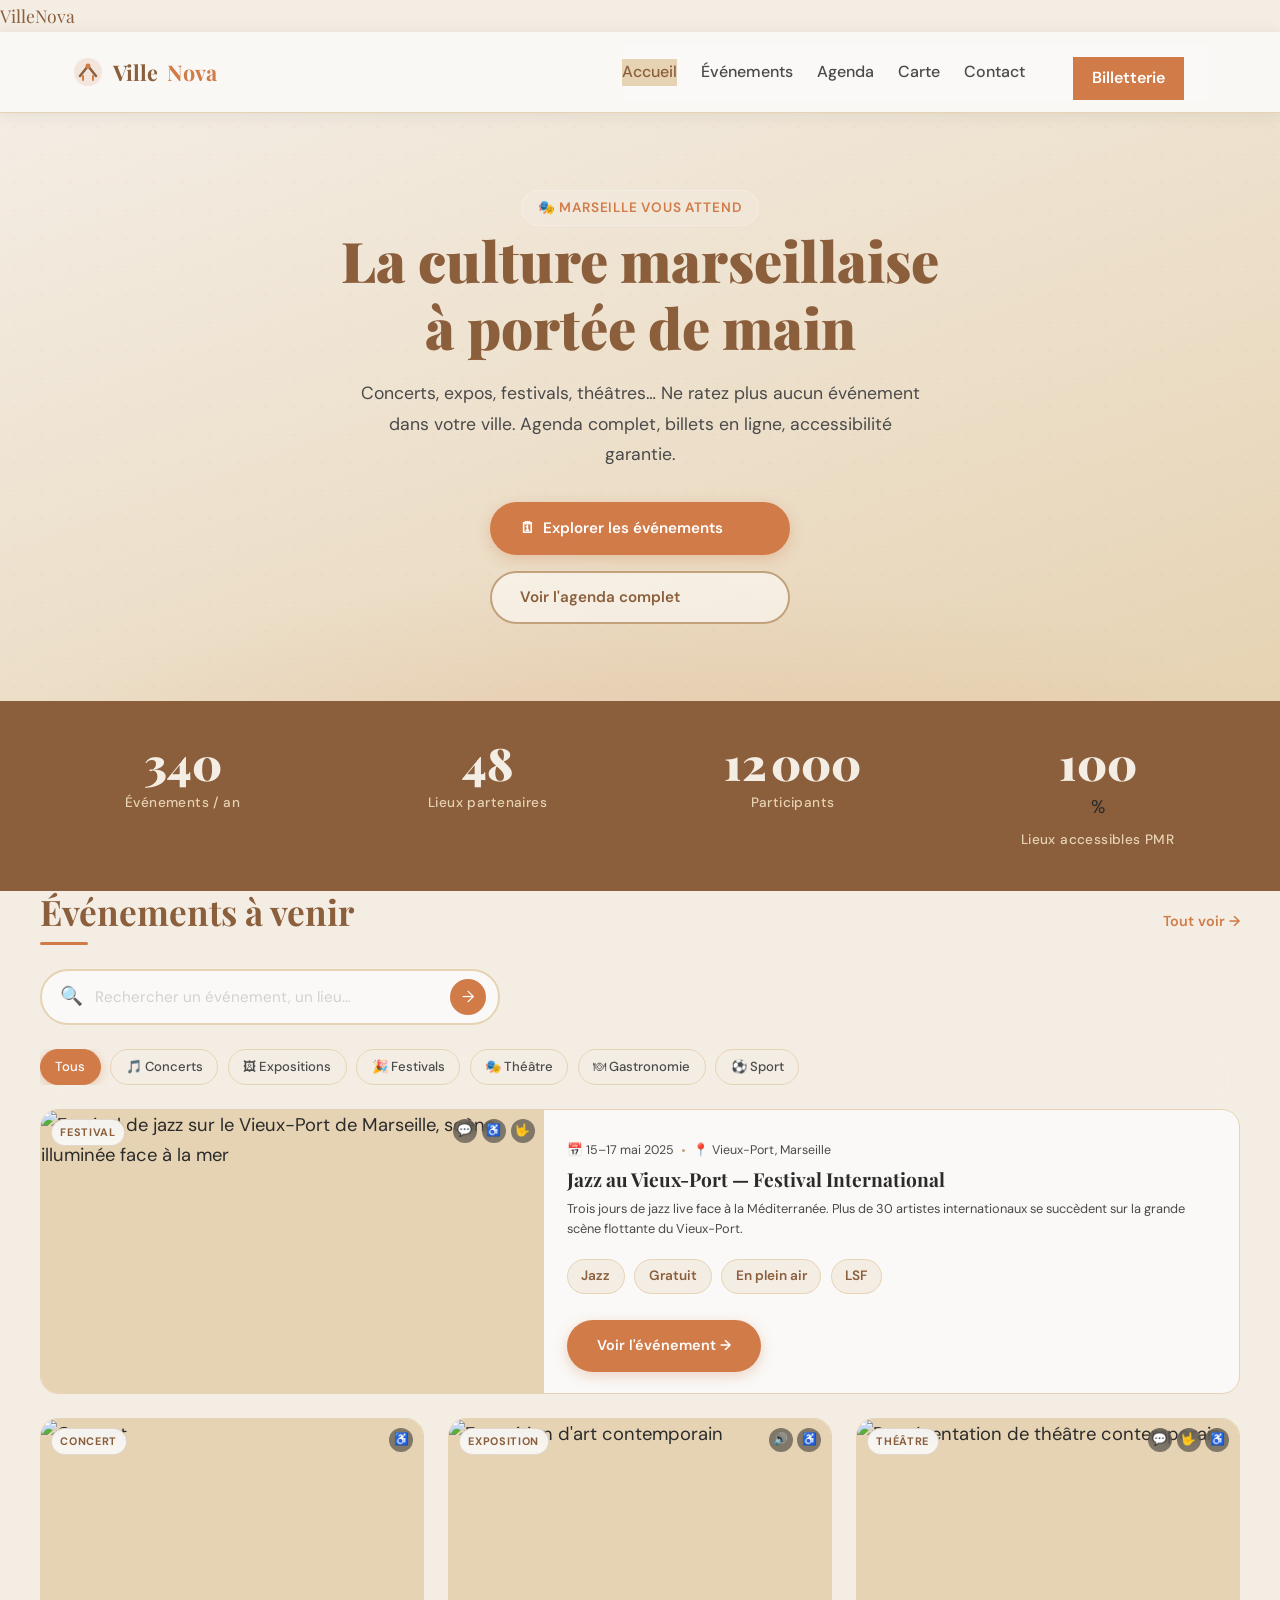
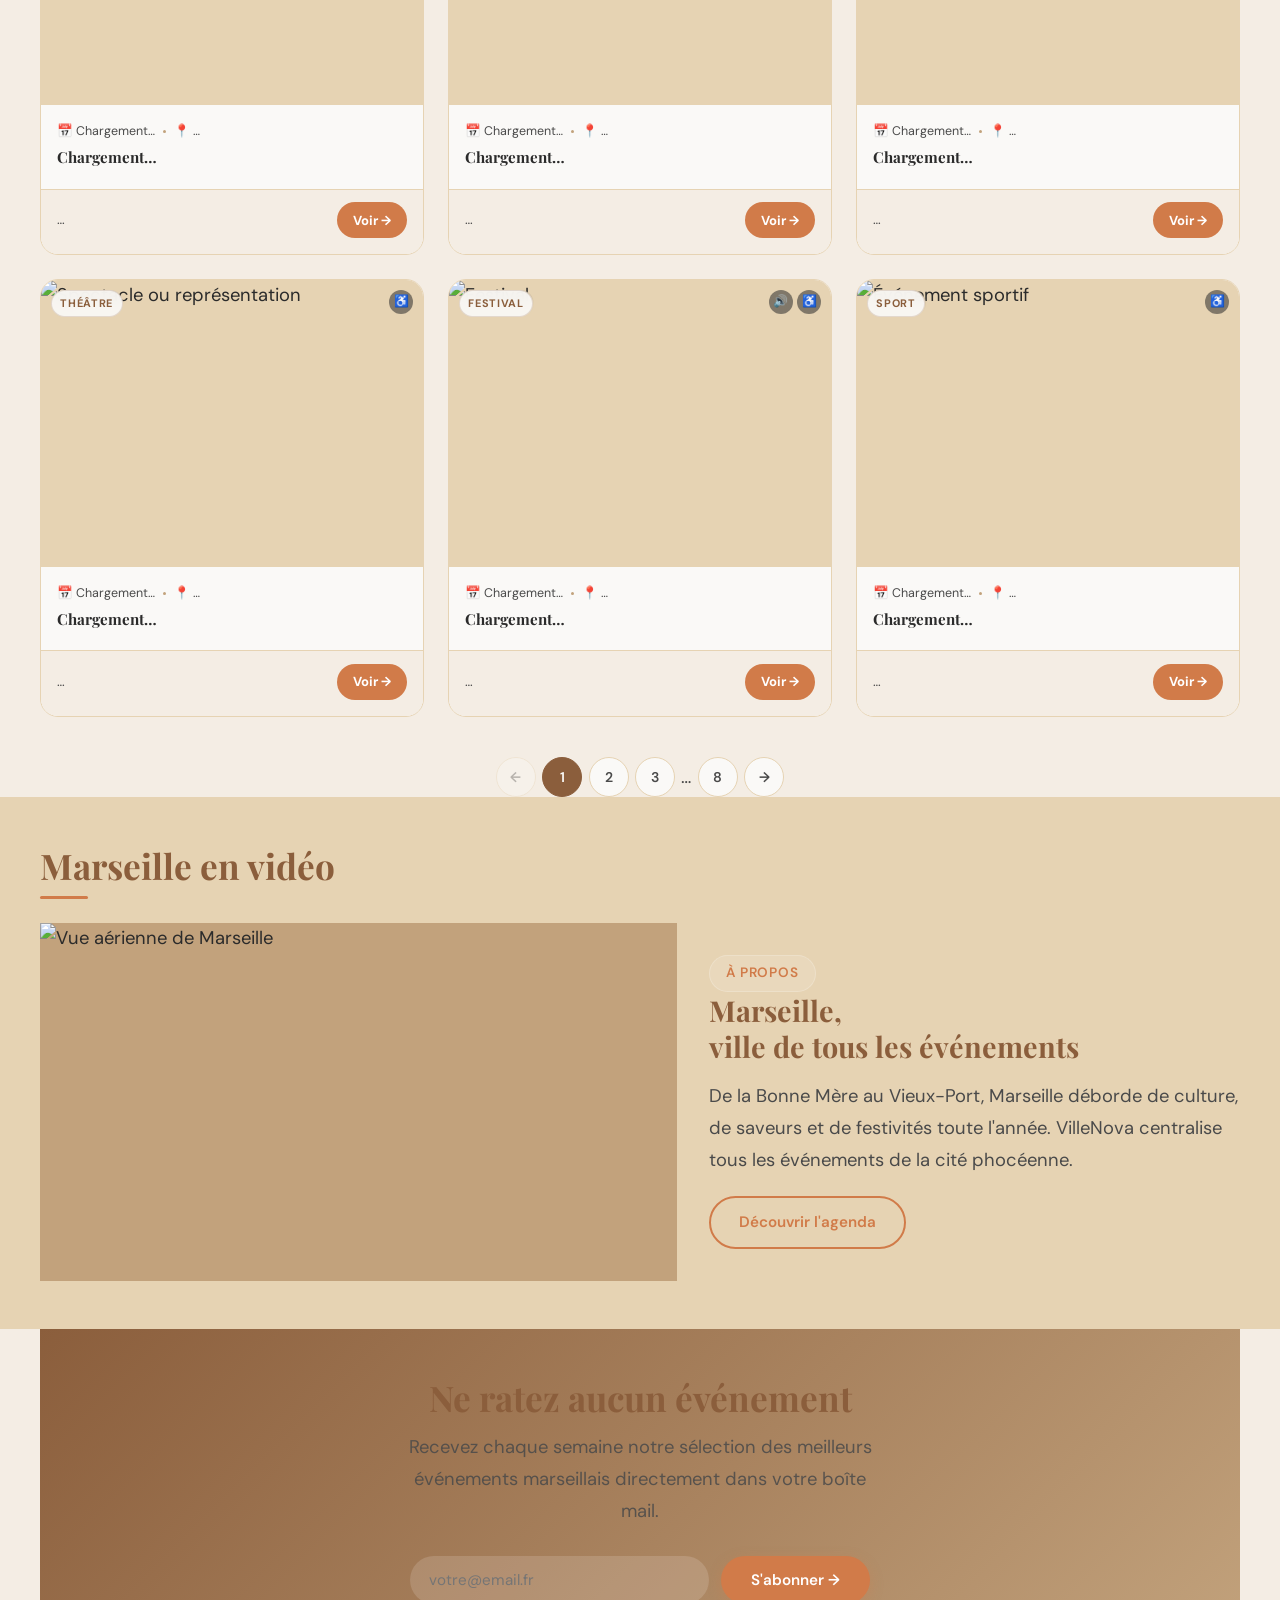
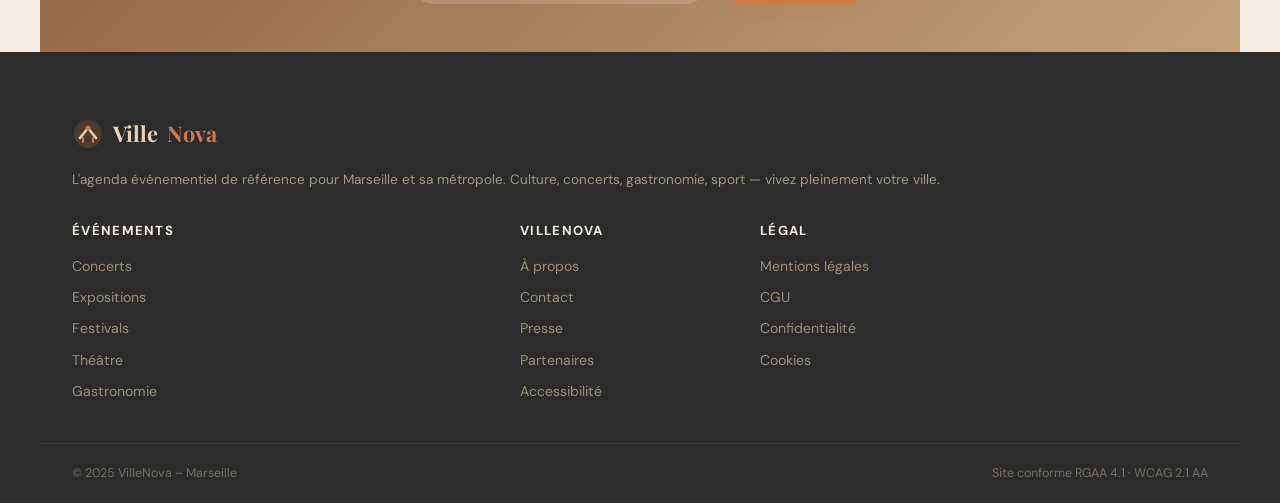
==== html/index.html @ bf34c5a1 "retouche du responsive pour mobile first sans toucher au destock quand je suis sur l'ordinateur +log" ====
<!DOCTYPE html>
<html lang="fr">
<head>
  <meta charset="UTF-8">
  <meta name="viewport" content="width=device-width, initial-scale=1.0">
  <title>VilleNova – Événements à Marseille</title>
  <meta name="description" content="Découvrez tous les événements culturels, concerts, expositions et festivals à Marseille avec VilleNova, votre agenda événementiel marseillais.">
  <meta name="theme-color" content="#D17B49">
  <meta property="og:title" content="VilleNova – Événements à Marseille">
  <meta property="og:description" content="Agenda événementiel marseillais : culture, concerts, expos, gastronomie.">
  <meta property="og:type" content="website">
  <link rel="preconnect" href="https://fonts.googleapis.com">
  <link rel="preconnect" href="https://fonts.gstatic.com" crossorigin>
  <link href="https://fonts.googleapis.com/css2?family=Playfair+Display:wght@400;600;700;900&family=DM+Sans:wght@300;400;500;600&display=swap" rel="stylesheet">
  <link rel="stylesheet" href="/SCSS/main.css">
</head>
<body>

  <!-- Loader -->
  <div id="page-loader" role="status" aria-label="Chargement de la page">
    <div class="loader-ring"></div>
    <span style="font-family:var(--font-titre);color:var(--brun-chaud);font-size:1.1rem;">VilleNova</span>
  </div>

  <a class="skip-link" href="#main-content">Aller au contenu principal</a>

  <!-- ======= HEADER ======= -->
  <header class="site-header" role="banner">
    <div class="nav-inner">
      <a href="index.html" class="logo" aria-label="VilleNova - Accueil">
        <svg viewBox="0 0 32 32" fill="none" xmlns="http://www.w3.org/2000/svg" aria-hidden="true">
          <circle cx="16" cy="16" r="14" fill="#D17B49" opacity=".15"/>
          <path d="M8 20 L16 10 L24 20" stroke="#8B5E3C" stroke-width="2.5" stroke-linecap="round" stroke-linejoin="round"/>
          <path d="M11 20 L11 24 M21 20 L21 24" stroke="#D17B49" stroke-width="2" stroke-linecap="round"/>
          <circle cx="16" cy="10" r="2.5" fill="#D17B49"/>
        </svg>
        Ville<span class="accent">Nova</span>
      </a>
      <nav aria-label="Navigation principale">
        <ul class="nav-links" role="list">
          <li><a href="index.html" aria-current="page">Accueil</a></li>
          <li><a href="/html/evenement-detail.html">Événements</a></li>
          <li><a href="/html/agenda.html">Agenda</a></li>
          <li><a href="/html/carte.html">Carte</a></li>
          <li><a href="/html/contact.html">Contact</a></li>
          <li><a href="/html/billetterie.html" class="nav-cta">Billetterie</a></li>
        </ul>
      </nav>
      <button class="nav-burger" id="nav-burger" aria-expanded="false" aria-controls="nav-links" aria-label="Ouvrir le menu">
        <span></span><span></span><span></span>
      </button>
    </div>
  </header>

  <main id="main-content">

    <!-- ======= HERO ======= -->
    <section class="hero" aria-labelledby="hero-title">
      <div class="hero-content">
        <span class="hero-eyebrow" aria-hidden="true">🎭 Marseille vous attend</span>
        <h1 id="hero-title">La culture marseillaise<br>à portée de main</h1>
        <p>Concerts, expos, festivals, théâtres… Ne ratez plus aucun événement dans votre ville. Agenda complet, billets en ligne, accessibilité garantie.</p>
        <div class="hero-actions">
          <a href="../html/evenement-detail.html" class="btn btn-primary">
            <span aria-hidden="true">🗓</span> Explorer les événements
          </a>
          <a href="../html/agenda.html" class="btn btn-secondary">Voir l'agenda complet</a>
        </div>
      </div>
    </section>

    <!-- ======= STATS ======= -->
    <section class="stats-band" aria-label="Statistiques VilleNova">
      <div class="stats-inner">
        <div class="stat-item animate-in">
          <strong data-count="340">0</strong>
          <span>Événements / an</span>
        </div>
        <div class="stat-item animate-in">
          <strong data-count="48">0</strong>
          <span>Lieux partenaires</span>
        </div>
        <div class="stat-item animate-in">
          <strong data-count="12000">0</strong>
          <span>Participants</span>
        </div>
        <div class="stat-item animate-in">
          <strong data-count="100">0</strong>%
          <span>Lieux accessibles PMR</span>
        </div>
      </div>
    </section>

    <!-- ======= SECTION ÉVÉNEMENTS ======= -->
    <section id="evenements" class="section" aria-labelledby="section-events-title">

      <div class="section-header">
        <h2 class="section-title" id="section-events-title">Événements à venir</h2>
        <a href="pages/agenda.html" class="section-link" aria-label="Voir tous les événements">Tout voir →</a>
      </div>

      <!-- Recherche -->
      <div class="search-bar" role="search" style="margin-bottom:1.5rem;">
        <span aria-hidden="true">🔍</span>
        <input type="search" id="search-input" placeholder="Rechercher un événement, un lieu…"
          aria-label="Rechercher un événement" autocomplete="off">
        <button id="search-btn" aria-label="Lancer la recherche">→</button>
      </div>

      <!-- Filtres -->
      <div class="filters-bar" role="group" aria-label="Filtrer par catégorie"
        style="position:static;background:transparent;border:none;padding:0 0 1.5rem;">
        <div class="filters-inner" style="padding:0;">
          <button class="filter-tag active" data-filter="all"      aria-pressed="true">Tous</button>
          <button class="filter-tag"        data-filter="concert"  aria-pressed="false">🎵 Concerts</button>
          <button class="filter-tag"        data-filter="expo"     aria-pressed="false">🖼 Expositions</button>
          <button class="filter-tag"        data-filter="festival" aria-pressed="false">🎉 Festivals</button>
          <button class="filter-tag"        data-filter="theatre"  aria-pressed="false">🎭 Théâtre</button>
          <button class="filter-tag"        data-filter="gastro"   aria-pressed="false">🍽 Gastronomie</button>
          <button class="filter-tag"        data-filter="sport"    aria-pressed="false">⚽ Sport</button>
        </div>
      </div>

      <!-- ======= GRILLE ÉVÉNEMENTS ======= -->
      <div class="events-grid" id="events-grid" role="list">

        <!-- ── ÉVÉNEMENT VEDETTE (statique, non connecté OA) ── -->
        <article class="event-card event-featured" data-category="festival" role="listitem" aria-labelledby="ev-feat-title">
          <div class="card-img-wrap">
            <img src="https://images.unsplash.com/photo-1533174072545-7a4b6ad7a6c3?w=800&q=80"
                 alt="Festival de jazz sur le Vieux-Port de Marseille, scène illuminée face à la mer"
                 loading="eager" width="800" height="450">
            <span class="card-badge" aria-label="Catégorie : Festival">Festival</span>
            <div class="card-accessibility" aria-label="Accessibilité">
              <span title="Sous-titrage disponible" aria-label="Sous-titrage">💬</span>
              <span title="Accessible PMR" aria-label="Accès fauteuil roulant">♿</span>
              <span title="Langue des signes" aria-label="Langue des signes française">🤟</span>
            </div>
          </div>
          <div class="card-body">
            <div class="card-meta">
              <span>📅 15–17 mai 2025</span>
              <span class="dot" aria-hidden="true"></span>
              <span>📍 Vieux-Port, Marseille</span>
            </div>
            <h3 class="card-title" id="ev-feat-title">Jazz au Vieux-Port — Festival International</h3>
            <p class="card-desc">Trois jours de jazz live face à la Méditerranée. Plus de 30 artistes internationaux se succèdent sur la grande scène flottante du Vieux-Port.</p>
            <div class="detail-tags" style="margin-top:.8rem;">
              <span class="detail-tag">Jazz</span>
              <span class="detail-tag">Gratuit</span>
              <span class="detail-tag">En plein air</span>
              <span class="detail-tag">LSF</span>
            </div>
            <div style="margin-top:1.2rem;">
              <a href="/html/evenement-detail.html" class="btn btn-primary" style="font-size:.9rem;">Voir l'événement →</a>
            </div>
          </div>
        </article>

        <!-- ── CARTE 1 — OpenAgenda ev1 ── -->
        <!--
          Image : conservée statique (Unsplash)
          Texte : titre, desc, date, lieu, prix, badge → injectés par main.js via #ev1-*
        -->
        <article class="event-card" data-category="concert" role="listitem" aria-labelledby="ev1-title">
  <div class="card-img-wrap">
    <picture>
      <source srcset="https://images.unsplash.com/photo-1501386761578-eac5c94b800a?w=600&q=75" media="(max-width:768px)">
      <img id="ev1-img"
           src="https://images.unsplash.com/photo-1501386761578-eac5c94b800a?w=600&q=75"
           alt="Concert"
           loading="lazy" width="600" height="338">
    </picture>
    <span id="ev1-badge" class="card-badge">Concert</span>
    <div class="card-accessibility" aria-label="Accessibilité">
      <span title="Accessible PMR" aria-label="Accès fauteuil roulant">♿</span>
    </div>
  </div>
  <div class="card-body">
    <div class="card-meta">
      <span id="ev1-date">📅 Chargement…</span>
      <span class="dot" aria-hidden="true"></span>
      <span id="ev1-place">📍 …</span>
    </div>
    <h3 class="card-title" id="ev1-title">Chargement…</h3>
    <p class="card-desc" id="ev1-desc"></p>
  </div>
  <div class="card-footer">
    <span class="card-price" id="ev1-prix">…</span>
    <a id="ev1-link" href="/html/evenement-detail.html" class="card-cta">Voir →</a>
  </div>
</article>

        <!-- ── CARTE 2 — OpenAgenda ev2 ── -->
        <article class="event-card" data-category="expo" role="listitem" aria-labelledby="ev2-title">
  <div class="card-img-wrap">
    <img src="https://images.unsplash.com/photo-1541961017774-22349e4a1262?w=600&q=75"
         alt="Exposition d'art contemporain" loading="lazy" width="600" height="338">
    <span id="ev2-badge" class="card-badge">Exposition</span>
    <div class="card-accessibility" aria-label="Accessibilité">
      <span title="Audiodescription disponible">🔊</span>
      <span title="Accessible PMR">♿</span>
    </div>
  </div>
  <div class="card-body">
    <div class="card-meta">
      <span id="ev2-date">📅 Chargement…</span>
      <span class="dot"></span>
      <span id="ev2-place">📍 …</span>
    </div>
    <h3 class="card-title" id="ev2-title">Chargement…</h3>
    <p class="card-desc" id="ev2-desc"></p>
  </div>
  <div class="card-footer">
    <span class="card-price" id="ev2-prix">…</span>
    <a id="ev2-link" href="/html/evenement-detail.html" class="card-cta">Voir →</a>
  </div>
</article>

        <!-- ── CARTE 3 — OpenAgenda ev3 ── -->
        <article class="event-card" data-category="theatre" role="listitem" aria-labelledby="ev3-title">
  <div class="card-img-wrap">
    <img src="https://images.unsplash.com/photo-1507676184212-d03ab07a01bf?w=600&q=75"
         alt="Représentation de théâtre contemporain" loading="lazy" width="600" height="338">
    <span id="ev3-badge" class="card-badge">Théâtre</span>
    <div class="card-accessibility">
      <span title="Sous-titrage">💬</span>
      <span title="Langue des signes">🤟</span>
      <span title="Accessible PMR">♿</span>
    </div>
  </div>
  <div class="card-body">
    <div class="card-meta">
      <span id="ev3-date">📅 Chargement…</span>
      <span class="dot"></span>
      <span id="ev3-place">📍 …</span>
    </div>
    <h3 class="card-title" id="ev3-title">Chargement…</h3>
    <p class="card-desc" id="ev3-desc"></p>
  </div>
  <div class="card-footer">
    <span class="card-price" id="ev3-prix">…</span>
    <a id="ev3-link" href="/html/evenement-detail.html" class="card-cta">Voir →</a>
  </div>
</article>


        <!-- ── CARTE 4 — OpenAgenda ev4 ── -->
        <article class="event-card" data-category="theatre" role="listitem" aria-labelledby="ev4-title">
  <div class="card-img-wrap">
    <img src="https://images.unsplash.com/photo-1414235077428-338989a2e8c0?w=600&q=75"
         alt="Spectacle ou représentation" loading="lazy" width="600" height="338">
    <span id="ev4-badge" class="card-badge">Théâtre</span>
    <div class="card-accessibility">
      <span title="Accessible PMR">♿</span>
    </div>
  </div>
  <div class="card-body">
    <div class="card-meta">
      <span id="ev4-date">📅 Chargement…</span>
      <span class="dot"></span>
      <span id="ev4-place">📍 …</span>
    </div>
    <h3 class="card-title" id="ev4-title">Chargement…</h3>
    <p class="card-desc" id="ev4-desc"></p>
  </div>
  <div class="card-footer">
    <span class="card-price" id="ev4-prix">…</span>
    <a id="ev4-link" href="/html/evenement-detail.html" class="card-cta">Voir →</a>
  </div>
</article>


        <!-- ── CARTE 5 — OpenAgenda ev5 ── -->
        <article class="event-card" data-category="festival" role="listitem" aria-labelledby="ev5-title">
  <div class="card-img-wrap">
    <img id="ev5-img"
         src="https://images.unsplash.com/photo-1524368535928-5b5e00ddc76b?w=600&q=75"
         alt="Festival" loading="lazy" width="600" height="338">
    <span id="ev5-badge" class="card-badge">Festival</span>
    <div class="card-accessibility">
      <span title="Audiodescription">🔊</span>
      <span title="Accessible PMR">♿</span>
    </div>
  </div>
  <div class="card-body">
    <div class="card-meta">
      <span id="ev5-date">📅 Chargement…</span>
      <span class="dot"></span>
      <span id="ev5-place">📍 …</span>
    </div>
    <h3 class="card-title" id="ev5-title">Chargement…</h3>
    <p class="card-desc" id="ev5-desc"></p>
  </div>
  <div class="card-footer">
    <span class="card-price" id="ev5-prix">…</span>
    <a id="ev5-link" href="/html/evenement-detail.html" class="card-cta">Voir →</a>
  </div>
</article>

        <!-- ── CARTE 6 — OpenAgenda ev6 ── -->
        <article class="event-card" data-category="sport" role="listitem" aria-labelledby="ev6-title">
  <div class="card-img-wrap">
    <img src="https://images.unsplash.com/photo-1530549387789-4c1017266635?w=600&q=75"
         alt="Événement sportif" loading="lazy" width="600" height="338">
    <span id="ev6-badge" class="card-badge">Sport</span>
    <div class="card-accessibility">
      <span title="Accessible PMR">♿</span>
    </div>
  </div>
  <div class="card-body">
    <div class="card-meta">
      <span id="ev6-date">📅 Chargement…</span>
      <span class="dot"></span>
      <span id="ev6-place">📍 …</span>
    </div>
    <h3 class="card-title" id="ev6-title">Chargement…</h3>
    <p class="card-desc" id="ev6-desc"></p>
  </div>
  <div class="card-footer">
    <span class="card-price" id="ev6-prix">…</span>
    <a id="ev6-link" href="/html/evenement-detail.html" class="card-cta">Voir →</a>
  </div>
</article>

      </div><!-- /events-grid -->

      <!-- Pagination -->
      <nav class="pagination" aria-label="Pagination des événements" style="margin-top:2.5rem;">
        <button class="page-btn" aria-label="Page précédente" disabled>←</button>
        <button class="page-btn active" aria-current="page" aria-label="Page 1">1</button>
        <button class="page-btn" aria-label="Page 2">2</button>
        <button class="page-btn" aria-label="Page 3">3</button>
        <span style="display:flex;align-items:center;color:var(--gris-fonce);">…</span>
        <button class="page-btn" aria-label="Page 8">8</button>
        <button class="page-btn" aria-label="Page suivante">→</button>
      </nav>

    </section>

    <!-- ======= SECTION VIDÉO ======= -->
    <section class="section animate-in" aria-labelledby="video-section-title"
      style="background:var(--sable-moyen);max-width:100%;padding:3rem 1.5rem;">
      <div style="max-width:1200px;margin:0 auto;">
        <div class="section-header">
          <h2 class="section-title" id="video-section-title">Marseille en vidéo</h2>
        </div>
        <div style="display:grid;grid-template-columns:1.2fr 1fr;gap:2rem;align-items:center;">
          <div class="media-item has-video"
            style="border-radius:var(--radius-lg);aspect-ratio:16/9;overflow:hidden;background:var(--sable-fonce);"
            data-video-trigger tabindex="0" role="button" aria-label="Lire la vidéo de présentation de Marseille">
            <img src="https://images.unsplash.com/photo-1555993539-1732b0258235?w=800&q=75"
                 alt="Vue aérienne de Marseille" loading="lazy" width="800" height="450">
          </div>
          <div>
            <p class="hero-eyebrow" style="text-align:left;">À propos</p>
            <h3 style="font-family:var(--font-titre);font-size:1.8rem;color:var(--brun-chaud);margin-bottom:1rem;line-height:1.25;">
              Marseille,<br>ville de tous les événements
            </h3>
            <p style="color:var(--gris-fonce);line-height:1.75;margin-bottom:1.2rem;">
              De la Bonne Mère au Vieux-Port, Marseille déborde de culture, de saveurs et de festivités toute l'année.
              VilleNova centralise tous les événements de la cité phocéenne.
            </p>
            <a href="pages/agenda.html" class="btn btn-outline">Découvrir l'agenda</a>
          </div>
        </div>
      </div>
    </section>

    <!-- Modal vidéo -->
    <div id="video-modal" class="video-modal" role="dialog" aria-modal="true" aria-label="Vidéo de Marseille" aria-hidden="true">
      <button class="video-modal-close" aria-label="Fermer la vidéo">✕</button>
      <video controls preload="none" aria-label="Présentation vidéo de Marseille" width="900">
        <source src="../assets/marseille-promo.mp4" type="video/mp4">
        <track kind="captions" src="../assets/captions-fr.vtt" srclang="fr" label="Français" default>
        Votre navigateur ne supporte pas la lecture vidéo.
      </video>
    </div>

    <!-- ======= NEWSLETTER ======= -->
    <section class="section animate-in" aria-labelledby="newsletter-title">
      <div style="background:linear-gradient(135deg,var(--brun-chaud),var(--sable-fonce));border-radius:var(--radius-lg);padding:3rem 2.5rem;text-align:center;color:var(--blanc-casse);">
        <h2 id="newsletter-title" style="font-family:var(--font-titre);font-size:clamp(1.5rem,3vw,2.2rem);margin-bottom:.75rem;">Ne ratez aucun événement</h2>
        <p style="opacity:.85;max-width:480px;margin:0 auto 1.8rem;">Recevez chaque semaine notre sélection des meilleurs événements marseillais directement dans votre boîte mail.</p>
        <form style="display:flex;gap:.75rem;max-width:460px;margin:0 auto;flex-wrap:wrap;justify-content:center;"
          aria-label="Formulaire d'inscription newsletter" id="newsletter-form">
          <label for="newsletter-email" class="sr-only">Votre adresse email</label>
          <input type="email" id="newsletter-email" name="email" placeholder="votre@email.fr" required
            style="flex:1;min-width:220px;padding:.75rem 1.2rem;border-radius:50px;border:none;font-family:var(--font-corps);font-size:.95rem;background:rgba(250,249,247,.15);color:#fff;outline:none;"
            aria-label="Votre adresse email">
          <button type="submit" class="btn btn-primary" style="white-space:nowrap;">S'abonner →</button>
        </form>
      </div>
    </section>

  </main>

  <!-- ======= FOOTER ======= -->
  <footer class="site-footer" role="contentinfo">
    <div class="footer-inner">
      <div class="footer-brand">
        <a href="index.html" class="logo" aria-label="VilleNova - Accueil">
          <svg viewBox="0 0 32 32" fill="none" width="24" aria-hidden="true">
            <circle cx="16" cy="16" r="14" fill="#D17B49" opacity=".2"/>
            <path d="M8 20 L16 10 L24 20" stroke="#E6D3B3" stroke-width="2.5" stroke-linecap="round" stroke-linejoin="round"/>
            <path d="M11 20 L11 24 M21 20 L21 24" stroke="#D17B49" stroke-width="2" stroke-linecap="round"/>
            <circle cx="16" cy="10" r="2.5" fill="#D17B49"/>
          </svg>
          Ville<span class="accent">Nova</span>
        </a>
        <p>L'agenda événementiel de référence pour Marseille et sa métropole. Culture, concerts, gastronomie, sport — vivez pleinement votre ville.</p>
      </div>
      <div class="footer-col">
        <h3>Événements</h3>
        <a href="#">Concerts</a><a href="#">Expositions</a><a href="#">Festivals</a><a href="#">Théâtre</a><a href="#">Gastronomie</a>
      </div>
      <div class="footer-col">
        <h3>VilleNova</h3>
        <a href="#">À propos</a><a href="pages/contact.html">Contact</a><a href="#">Presse</a><a href="#">Partenaires</a><a href="#">Accessibilité</a>
      </div>
      <div class="footer-col">
        <h3>Légal</h3>
        <a href="#">Mentions légales</a><a href="#">CGU</a><a href="#">Confidentialité</a><a href="#">Cookies</a>
      </div>
    </div>
    <div class="footer-bottom">
      <span>© 2025 VilleNova – Marseille</span>
      <span>Site conforme RGAA 4.1 · WCAG 2.1 AA</span>
    </div>
  </footer>

  <div class="toast-container" aria-live="polite" aria-atomic="true" role="status"></div>

  <script src="../js/main.js"></script>
  
</body>
</html>
---- SCSS/main.css ----
@charset "UTF-8";
:root {
  /* Couleurs principales */
  --sable-clair: #F4EDE4;
  --sable-moyen: #E6D3B3;
  --sable-fonce: #C2A27C;
  --terracotta: #D17B49;
  --brun-chaud: #8B5E3C;
  /* Neutres */
  --blanc-casse: #FAF9F7;
  --gris-clair: #D1D1D1;
  --gris-fonce: #4A4A4A;
  --noir-doux: #2B2B2B;
  /* Statuts */
  --ok: #2a7d4f;
  --warn: #b45309;
  --low: #be123c;
  /* Typographie */
  --font-titre: 'Playfair Display', Georgia, serif;
  --font-corps: 'DM Sans', 'Helvetica Neue', sans-serif;
  /* Layout */
  --header-h: 64px;
  --container-max: 1200px;
  --section-pad: clamp(2.5rem, 5vw, 4.5rem) clamp(1rem, 4vw, 2rem);
  --gap-cards: 1.5rem;
  /* Rayons */
  --r-sm: 8px;
  --r-md: 12px;
  --r-lg: 18px;
  --r-pill: 50px;
  /* Ombres */
  --shadow-card: 0 4px 24px rgba(43,43,43,.09);
  --shadow-hover: 0 10px 40px rgba(43,43,43,.16);
  --shadow-header: 0 2px 16px rgba(43,43,43,.08);
  --shadow-drawer: 0 0 60px rgba(43,43,43,.22);
  /* Transitions */
  --dur: .25s;
  --ease: cubic-bezier(.4,0,.2,1);
  /* Animations */
  --anim-duration: 600ms;
  --anim-easing: cubic-bezier(0.22, 1, 0.36, 1);
  --anim-stagger: 80ms;
}

*, *::before, *::after {
  box-sizing: border-box;
  margin: 0;
  padding: 0;
}

html {
  scroll-behavior: smooth;
  font-size: 16px;
  -webkit-text-size-adjust: 100%;
}

img, video {
  max-width: 100%;
  display: block;
}

ul, ol {
  list-style: none;
}

a {
  text-decoration: none;
  color: inherit;
}

button {
  cursor: pointer;
  border: none;
  background: none;
  font-family: inherit;
}

body {
  font-family: var(--font-corps);
  font-size: 1rem;
  font-weight: 400;
  line-height: 1.65;
  color: var(--noir-doux);
  background-color: var(--sable-clair);
  -webkit-font-smoothing: antialiased;
  min-height: 100vh;
}

h1, h2, h3, h4 {
  font-family: var(--font-titre);
  line-height: 1.2;
  color: var(--brun-chaud);
}

h1 {
  font-size: clamp(2rem, 5vw, 3.5rem);
  font-weight: 900;
}

h2 {
  font-size: clamp(1.5rem, 3vw, 2.2rem);
  font-weight: 700;
}

h3 {
  font-size: clamp(1rem, 2vw, 1.3rem);
  font-weight: 700;
}

p {
  color: var(--gris-fonce);
  line-height: 1.75;
}

.skip-link {
  position: absolute;
  top: -100%;
  left: 1rem;
  background: var(--terracotta);
  color: #fff;
  padding: 0.6rem 1.2rem;
  border-radius: var(--r-pill);
  font-weight: 600;
  font-size: 0.9rem;
  z-index: 9999;
  transition: top var(--dur) var(--ease);
}
.skip-link:focus {
  top: 1rem;
  outline: 3px solid var(--brun-chaud);
  outline-offset: 2px;
}

:focus-visible {
  outline: 3px solid var(--terracotta);
  outline-offset: 3px;
  border-radius: 3px;
}

.sr-only {
  position: absolute;
  width: 1px;
  height: 1px;
  overflow: hidden;
  clip: rect(0 0 0 0);
  white-space: nowrap;
}

@media (prefers-reduced-motion: reduce) {
  *, *::before, *::after {
    animation-duration: 0.01ms !important;
    animation-iteration-count: 1 !important;
    transition-duration: 0.01ms !important;
    scroll-behavior: auto !important;
  }
}
@keyframes fadeUp {
  from {
    opacity: 0;
    transform: translateY(24px);
  }
  to {
    opacity: 1;
    transform: translateY(0);
  }
}
@keyframes spin {
  to {
    transform: rotate(360deg);
  }
}
@keyframes pulse {
  0%, 100% {
    opacity: 1;
  }
  50% {
    opacity: 0.5;
  }
}
.animate-in {
  opacity: 0;
  transform: translateY(28px);
  transition: opacity 0.55s ease, transform 0.55s ease;
}
.animate-in.visible {
  opacity: 1;
  transform: translateY(0);
}

.dot {
  width: 3px;
  height: 3px;
  border-radius: 50%;
  background: var(--sable-fonce);
}

.site-header {
  position: sticky;
  top: 0;
  z-index: 500;
  background: rgba(250, 249, 247, 0.92);
  backdrop-filter: blur(10px);
  border-bottom: 1px solid var(--sable-moyen);
  box-shadow: var(--shadow-header);
  height: var(--header-h);
}

.nav-inner {
  max-width: var(--container-max);
  margin: 0 auto;
  padding: 0 clamp(1rem, 3vw, 2rem);
  height: 100%;
  display: flex;
  align-items: center;
  justify-content: space-between;
  gap: 1.5rem;
}

/* ── Logo ── */
.logo {
  display: flex;
  align-items: center;
  gap: 0.55rem;
  font-family: var(--font-titre);
  font-size: 1.35rem;
  font-weight: 700;
  color: var(--brun-chaud);
  white-space: nowrap;
  flex-shrink: 0;
}
.logo svg {
  width: 32px;
  height: 32px;
  flex-shrink: 0;
}
.logo .accent {
  color: var(--terracotta);
}

/* ── Nav links ── */
.nav-links {
  display: flex;
  align-items: center;
  gap: 0.25rem;
}
.nav-links a {
  font-size: 0.9rem;
  font-weight: 500;
  color: var(--gris-fonce);
  padding: 0.45rem 0.75rem;
  border-radius: var(--radius-pill);
  transition: color var(--dur) var(--ease), background var(--dur) var(--ease);
}
.nav-links a:hover, .nav-links a[aria-current=page] {
  color: var(--brun-chaud);
  background: var(--sable-moyen);
}
.nav-links .nav-cta {
  background: var(--terracotta);
  color: #fff;
  padding: 0.5rem 1.2rem;
  border-radius: var(--radius-pill);
  font-weight: 600;
  transition: background var(--dur) var(--ease), transform var(--dur) var(--ease);
}
.nav-links .nav-cta:hover {
  background: var(--brun-chaud);
  transform: translateY(-1px);
  color: #fff;
}

/* ── Burger — caché par défaut (desktop), affiché via _responsive.scss ── */
.nav-burger {
  display: none;
  flex-direction: column;
  gap: 5px;
  padding: 0.4rem;
  border-radius: var(--radius-sm);
  transition: background var(--dur) var(--ease);
  cursor: pointer;
  border: none;
  background: transparent;
}
.nav-burger:hover {
  background: var(--sable-moyen);
}
.nav-burger span {
  display: block;
  width: 22px;
  height: 2px;
  background: var(--brun-chaud);
  border-radius: 2px;
  transition: transform var(--dur) var(--ease), opacity var(--dur) var(--ease);
}
.nav-burger {
  /* Animation croix quand ouvert */
}
.nav-burger[aria-expanded=true] span:nth-child(1) {
  transform: translateY(7px) rotate(45deg);
}
.nav-burger[aria-expanded=true] span:nth-child(2) {
  opacity: 0;
  transform: scaleX(0);
}
.nav-burger[aria-expanded=true] span:nth-child(3) {
  transform: translateY(-7px) rotate(-45deg);
}

/* =========================================
   FOOTER — MOBILE FIRST
   ========================================= */
.site-footer {
  background: var(--noir-doux);
  color: var(--sable-moyen);
  margin-top: 0;
}

.footer-inner {
  max-width: var(--container-max);
  margin: 0 auto;
  padding: clamp(2rem, 5vw, 4rem) clamp(1rem, 4vw, 2rem) 2rem;
  display: grid;
  grid-template-columns: 1fr; /* MOBILE = 1 colonne */
  gap: 2.5rem;
}

/* Branding */
.footer-brand .logo {
  color: var(--sable-moyen);
  margin-bottom: 1rem;
}
.footer-brand .logo .accent {
  color: var(--terracotta);
}

.footer-brand p {
  font-size: 0.85rem;
  line-height: 1.7;
  color: rgba(230, 211, 179, 0.65);
}

/* Colonnes */
.footer-col h3 {
  font-family: var(--font-corps);
  font-size: 0.82rem;
  font-weight: 700;
  letter-spacing: 0.1em;
  text-transform: uppercase;
  color: var(--sable-clair);
  margin-bottom: 1rem;
}

.footer-col a {
  display: block;
  font-size: 0.88rem;
  color: rgba(230, 211, 179, 0.6);
  margin-bottom: 0.5rem;
  transition: color var(--dur) var(--ease);
}
.footer-col a:hover {
  color: var(--sable-moyen);
}

/* Bas de footer */
.footer-bottom {
  max-width: var(--container-max);
  margin: 0 auto;
  padding: 1.2rem clamp(1rem, 4vw, 2rem);
  border-top: 1px solid rgba(255, 255, 255, 0.07);
  display: flex;
  align-items: center;
  justify-content: space-between;
  gap: 1rem;
  flex-wrap: wrap;
  font-size: 0.78rem;
  color: rgba(230, 211, 179, 0.4);
}

.section {
  max-width: var(--container-max);
  margin: 0 auto;
  padding: var(--section-padding);
}

.section-header {
  display: flex;
  align-items: baseline;
  justify-content: space-between;
  gap: 1rem;
  margin-bottom: 1.5rem;
  flex-wrap: wrap;
}

.section-title {
  position: relative;
}
.section-title::after {
  content: "";
  display: block;
  width: 48px;
  height: 3px;
  background: var(--terracotta);
  border-radius: 2px;
  margin-top: 0.5rem;
}

.section-link {
  font-size: 0.9rem;
  font-weight: 600;
  color: var(--terracotta);
  transition: color var(--dur) var(--ease), gap var(--dur) var(--ease);
  white-space: nowrap;
}
.section-link:hover {
  color: var(--brun-chaud);
  gap: 0.5rem;
}

.events-grid {
  display: grid;
  grid-template-columns: repeat(3, 1fr);
  gap: var(--gap-cards);
}

.events-billet-grid {
  display: grid;
  grid-template-columns: repeat(3, 1fr);
  gap: var(--gap-cards);
  align-items: start;
}

.btn {
  display: inline-flex;
  align-items: center;
  gap: 0.5rem;
  padding: 0.75rem 1.75rem;
  border-radius: var(--r-pill);
  font-family: var(--font-corps);
  font-size: 0.95rem;
  font-weight: 600;
  min-height: 48px;
  border: 2px solid transparent;
  cursor: pointer;
  transition: background var(--dur) var(--ease), color var(--dur) var(--ease), border-color var(--dur) var(--ease), transform var(--dur) var(--ease), box-shadow var(--dur) var(--ease);
}
.btn:active {
  transform: translateY(1px);
}

.btn-primary {
  background: var(--terracotta);
  color: #fff;
  box-shadow: 0 4px 14px rgba(209, 123, 73, 0.3);
}
.btn-primary:hover {
  background: var(--brun-chaud);
  box-shadow: 0 6px 20px rgba(139, 94, 60, 0.35);
  transform: translateY(-2px);
}

.btn-secondary {
  background: rgba(255, 255, 255, 0.55);
  color: var(--brun-chaud);
  border-color: var(--sable-fonce);
}
.btn-secondary:hover {
  background: var(--blanc-casse);
  border-color: var(--brun-chaud);
}

.btn-outline {
  background: transparent;
  color: var(--terracotta);
  border-color: var(--terracotta);
}
.btn-outline:hover {
  background: var(--terracotta);
  color: #fff;
}

.btn-ghost {
  background: var(--sable-moyen);
  color: var(--brun-chaud);
}
.btn-ghost:hover {
  background: var(--sable-fonce);
  color: var(--blanc-casse);
}

.search-bar {
  display: flex;
  align-items: center;
  gap: 0.75rem;
  background: var(--blanc-casse);
  border: 2px solid var(--sable-moyen);
  border-radius: var(--r-pill);
  padding: 0.5rem 0.75rem 0.5rem 1.1rem;
  max-width: 460px;
  transition: border-color var(--dur) var(--ease), box-shadow var(--dur) var(--ease);
}
.search-bar:focus-within {
  border-color: var(--terracotta);
  box-shadow: 0 0 0 4px rgba(209, 123, 73, 0.12);
}
.search-bar input {
  flex: 1;
  border: none;
  background: transparent;
  font-family: var(--font-corps);
  font-size: 0.95rem;
  color: var(--noir-doux);
  outline: none;
}
.search-bar input::-moz-placeholder {
  color: var(--gris-clair);
}
.search-bar input::placeholder {
  color: var(--gris-clair);
}
.search-bar button {
  width: 36px;
  height: 36px;
  border-radius: 50%;
  background: var(--terracotta);
  color: #fff;
  font-size: 1rem;
  display: flex;
  align-items: center;
  justify-content: center;
}
.search-bar button:hover {
  background: var(--brun-chaud);
}

.filters-bar,
.filters-band {
  position: sticky;
  top: var(--header-h);
  z-index: 100;
  background: rgba(244, 237, 228, 0.9);
  backdrop-filter: blur(8px);
  border-bottom: 1px solid var(--sable-moyen);
  padding: 0.75rem clamp(1rem, 4vw, 2rem);
}

.filters-inner {
  max-width: var(--container-max);
  margin: 0 auto;
  display: flex;
  gap: 0.6rem;
  flex-wrap: wrap;
  align-items: center;
}

.filter-tag,
.filter-chip {
  display: inline-flex;
  align-items: center;
  gap: 0.3rem;
  padding: 0.4rem 0.95rem;
  border-radius: var(--r-pill);
  font-size: 0.85rem;
  font-weight: 500;
  color: var(--gris-fonce);
  background: var(--blanc-casse);
  border: 1.5px solid var(--gris-clair);
  min-height: 36px;
  cursor: pointer;
  transition: all var(--dur) var(--ease);
}
.filter-tag:hover,
.filter-chip:hover {
  border-color: var(--sable-fonce);
  color: var(--brun-chaud);
  background: var(--sable-clair);
}
.filter-tag.active, .filter-tag[aria-pressed=true],
.filter-chip.active,
.filter-chip[aria-pressed=true] {
  background: var(--brun-chaud);
  color: var(--blanc-casse);
  border-color: var(--brun-chaud);
}

.card-badge {
  position: absolute;
  top: 0.75rem;
  left: 0.75rem;
  background: rgba(250, 249, 247, 0.92);
  color: var(--brun-chaud);
  font-size: 0.72rem;
  font-weight: 700;
  letter-spacing: 0.06em;
  text-transform: uppercase;
  padding: 0.25rem 0.65rem;
  border-radius: var(--r-pill);
  backdrop-filter: blur(6px);
  border: 1px solid rgba(139, 94, 60, 0.2);
}

.card-accessibility {
  position: absolute;
  top: 0.75rem;
  right: 0.75rem;
  display: flex;
  gap: 0.3rem;
}
.card-accessibility span {
  width: 28px;
  height: 28px;
  border-radius: 50%;
  background: rgba(43, 43, 43, 0.55);
  backdrop-filter: blur(4px);
  display: flex;
  align-items: center;
  justify-content: center;
  font-size: 0.85rem;
}
.card-accessibility span:hover {
  background: var(--brun-chaud);
}

.card-meta {
  display: flex;
  align-items: center;
  gap: 0.5rem;
  font-size: 0.78rem;
  color: var(--gris-fonce);
  flex-wrap: wrap;
}

.card-title {
  font-family: var(--font-titre);
  font-size: 1rem;
  font-weight: 700;
  color: var(--noir-doux);
  line-height: 1.3;
}

.card-desc {
  font-size: 0.85rem;
  color: var(--gris-fonce);
  line-height: 1.6;
  display: -webkit-box;
  -webkit-line-clamp: 3;
  -webkit-box-orient: vertical;
  overflow: hidden;
}

.card-footer {
  display: flex;
  align-items: center;
  justify-content: space-between;
  padding: 0.75rem 1.1rem;
  border-top: 1px solid var(--sable-moyen);
  background: var(--sable-clair);
}

.card-price {
  font-size: 0.85rem;
  color: var(--gris-fonce);
}
.card-price strong {
  color: var(--brun-chaud);
}
.card-price .free {
  color: #2a7d4f;
  font-weight: 700;
}

.card-cta {
  display: inline-flex;
  align-items: center;
  padding: 0.4rem 1rem;
  border-radius: var(--r-pill);
  background: var(--terracotta);
  color: #fff;
  font-size: 0.82rem;
  font-weight: 700;
  min-height: 36px;
  transition: background var(--dur) var(--ease);
}
.card-cta:hover {
  background: var(--brun-chaud);
  transform: translateX(2px);
}

.cards-grid {
  display: grid;
  grid-template-columns: repeat(3, 1fr);
  gap: var(--gap-cards);
}

.event-card {
  background: var(--blanc-casse);
  border: 1px solid var(--sable-moyen);
  border-radius: var(--r-lg);
  overflow: hidden;
  display: flex;
  flex-direction: column;
  transition: transform var(--dur) var(--ease), box-shadow var(--dur) var(--ease), border-color var(--dur) var(--ease);
  box-shadow: var(--shadow-card);
}
.event-card:hover {
  transform: translateY(-4px);
  box-shadow: var(--shadow-hover);
  border-color: var(--sable-fonce);
}
.event-card:hover .card-img-wrap img {
  transform: scale(1.04);
}

.card-img-wrap {
  position: relative;
  overflow: hidden;
  aspect-ratio: 16/9;
  background: var(--sable-moyen);
}
.card-img-wrap img {
  width: 100%;
  height: 100%;
  -o-object-fit: cover;
     object-fit: cover;
  transition: transform 0.45s ease;
}

.card-body {
  padding: 1rem 1.1rem;
  flex: 1;
  display: flex;
  flex-direction: column;
  gap: 0.4rem;
}

.events-grid {
  display: grid;
  grid-template-columns: repeat(3, 1fr);
  gap: var(--gap-cards);
}

.event-featured {
  grid-column: 1/-1;
  display: grid;
  grid-template-columns: 1.6fr 1fr;
}
.event-featured .card-img-wrap {
  aspect-ratio: unset;
  min-height: 260px;
}
.event-featured .card-body {
  padding: 1.6rem 1.8rem;
  justify-content: center;
}
.event-featured .card-title {
  font-size: 1.2rem;
}
.event-featured .card-desc {
  -webkit-line-clamp: 4;
}

.billet-card {
  background: var(--blanc-casse);
  border: 1px solid var(--sable-moyen);
  border-radius: var(--r-lg);
  overflow: hidden;
  display: flex;
  flex-direction: column;
  box-shadow: var(--shadow-card);
  transition: transform var(--dur) var(--ease), box-shadow var(--dur) var(--ease), border-color var(--dur) var(--ease);
}
.billet-card:hover {
  transform: translateY(-5px);
  box-shadow: var(--shadow-hover);
  border-color: var(--sable-fonce);
}

.billet-card-img {
  position: relative;
  overflow: hidden;
  aspect-ratio: 16/9;
  background: var(--sable-moyen);
}
.billet-card-img img {
  width: 100%;
  height: 100%;
  -o-object-fit: cover;
     object-fit: cover;
  transition: transform 0.5s ease;
}

.billet-card:hover .billet-card-img img {
  transform: scale(1.05);
}

.events-billet-grid {
  display: grid;
  grid-template-columns: repeat(3, 1fr);
  gap: var(--gap-cards);
}

.billet-featured {
  grid-column: 1/-1;
  display: grid;
  grid-template-columns: 1.5fr 1fr;
}
.billet-featured .billet-card-img {
  aspect-ratio: unset;
  min-height: 260px;
}
.billet-featured .billet-card-body {
  padding: 1.6rem 1.8rem;
  justify-content: center;
}
.billet-featured .card-title {
  font-size: 1.2rem;
}
.billet-featured .card-desc {
  -webkit-line-clamp: 4;
}

.ticket-line {
  display: flex;
  justify-content: space-between;
  align-items: center;
  padding: 0.8rem 0;
  border-bottom: 1px solid var(--sable-moyen);
}
.ticket-line:last-child {
  border-bottom: none;
}

.ticket-info {
  display: flex;
  flex-direction: column;
  gap: 0.15rem;
}
.ticket-info strong {
  font-size: 0.95rem;
  color: var(--brun-chaud);
}
.ticket-info .ticket-price {
  font-size: 0.85rem;
  color: var(--gris-fonce);
}

/* --- TON CONTENEUR RÉEL --- */
.qty-control {
  display: flex;
  align-items: center;
  gap: 0.5rem; /* espace entre - / nombre / + */
}

/* --- Boutons – et + --- */
.qty-btn {
  width: 28px;
  height: 28px;
  display: flex;
  align-items: center;
  justify-content: center;
  border-radius: var(--r-pill);
  border: 1px solid var(--sable-moyen);
  background: var(--sable-clair);
  color: var(--brun-chaud);
  font-size: 1.1rem;
  font-weight: 700;
  cursor: pointer;
  transition: all var(--dur) var(--ease);
}
.qty-btn:hover {
  background: var(--sable-moyen);
  border-color: var(--sable-fonce);
  transform: translateY(-2px);
}

/* --- Le nombre au centre --- */
.qty-val {
  min-width: 22px;
  text-align: center;
  font-size: 0.95rem;
  font-weight: 600;
  color: var(--brun-chaud);
  display: inline-block; /* IMPORTANT pour l’alignement */
}

.hero {
  min-height: clamp(360px, 55vh, 560px);
  display: flex;
  align-items: center;
  justify-content: center;
  text-align: center;
  padding: clamp(2.5rem, 6vw, 5rem) clamp(1rem, 4vw, 2rem);
  background: radial-gradient(ellipse 80% 60% at 50% 120%, rgba(209, 123, 73, 0.18) 0%, transparent 70%), linear-gradient(160deg, var(--sable-clair) 0%, var(--sable-moyen) 100%);
  position: relative;
  overflow: hidden;
}
.hero::before {
  content: "";
  position: absolute;
  inset: 0;
  background-image: radial-gradient(circle, rgba(209, 123, 73, 0.07) 1px, transparent 1px);
  background-size: 28px 28px;
  pointer-events: none;
}

.hero-content {
  position: relative;
  max-width: 720px;
  animation: fadeUp 0.7s ease both;
}

.hero-eyebrow {
  display: inline-block;
  font-size: 0.85rem;
  font-weight: 600;
  letter-spacing: 0.1em;
  text-transform: uppercase;
  color: var(--terracotta);
  background: rgba(209, 123, 73, 0.1);
  padding: 0.35rem 0.9rem;
  border-radius: var(--radius-pill);
  margin-bottom: 1.2rem;
}

.hero h1 {
  margin-bottom: 1.1rem;
  color: var(--brun-chaud);
}

.hero p {
  font-size: clamp(0.95rem, 1.5vw, 1.1rem);
  max-width: 560px;
  margin: 0 auto 2rem;
  color: var(--gris-fonce);
}

.hero-actions {
  display: flex;
  gap: 1rem;
  justify-content: center;
  flex-wrap: wrap;
}

.hero-billet {
  position: relative;
  display: grid;
  grid-template-columns: 1fr auto;
  align-items: center;
  gap: 3rem;
  padding: clamp(3rem, 6vw, 5rem) clamp(1.5rem, 4vw, 3rem);
  background: var(--sable-clair);
}

.newsletter-section {
  background: linear-gradient(135deg, var(--brun-chaud), var(--sable-fonce));
  border-radius: var(--r-lg);
  padding: clamp(2rem, 4vw, 3.5rem) clamp(1.5rem, 3vw, 2.5rem);
  text-align: center;
  color: var(--blanc-casse);
}
.newsletter-section h2 {
  color: var(--blanc-casse);
}
.newsletter-section p {
  color: rgba(250, 249, 247, 0.8);
  max-width: 480px;
  margin: 0 auto 1.8rem;
}

.newsletter-form {
  display: flex;
  gap: 0.75rem;
  max-width: 460px;
  margin: 0 auto;
  flex-wrap: wrap;
  justify-content: center;
}
.newsletter-form input[type=email] {
  flex: 1;
  min-width: 220px;
  padding: 0.75rem 1.2rem;
  border-radius: var(--r-pill);
  border: 2px solid rgba(250, 249, 247, 0.25);
  background: rgba(250, 249, 247, 0.15);
  color: var(--blanc-casse);
  font-size: 0.95rem;
  outline: none;
}
.newsletter-form input[type=email]::-moz-placeholder {
  color: rgba(250, 249, 247, 0.5);
}
.newsletter-form input[type=email]::placeholder {
  color: rgba(250, 249, 247, 0.5);
}
.newsletter-form input[type=email]:focus {
  border-color: rgba(250, 249, 247, 0.7);
}

.video-modal {
  position: fixed;
  inset: 0;
  background: rgba(43, 43, 43, 0.9);
  display: flex;
  align-items: center;
  justify-content: center;
  z-index: 800;
  padding: 1.5rem;
  opacity: 0;
  visibility: hidden;
  transition: opacity 0.3s ease, visibility 0.3s ease;
}
.video-modal.open, .video-modal:not([aria-hidden=true]) {
  opacity: 1;
  visibility: visible;
}
.video-modal video {
  max-width: min(900px, 100%);
  max-height: 80vh;
  border-radius: var(--r-md);
  outline: none;
}

.video-modal-close {
  position: absolute;
  top: 1.2rem;
  right: 1.2rem;
  width: 40px;
  height: 40px;
  border-radius: 50%;
  background: rgba(255, 255, 255, 0.2);
  color: #fff;
  font-size: 1.1rem;
  display: flex;
  align-items: center;
  justify-content: center;
  transition: background var(--dur) var(--ease);
  z-index: 810;
}
.video-modal-close:hover {
  background: rgba(255, 255, 255, 0.35);
}

.toast-container {
  position: fixed;
  bottom: 1.5rem;
  right: 1.5rem;
  z-index: 700;
  display: flex;
  flex-direction: column;
  gap: 0.6rem;
  pointer-events: none;
}

.toast {
  display: flex;
  align-items: center;
  gap: 0.75rem;
  padding: 0.85rem 1.2rem;
  border-radius: var(--r-md);
  background: var(--noir-doux);
  color: var(--blanc-casse);
  font-size: 0.88rem;
  font-weight: 500;
  box-shadow: 0 8px 24px rgba(0, 0, 0, 0.3);
  max-width: 320px;
  pointer-events: auto;
  animation: toastIn 0.35s cubic-bezier(0.34, 1.56, 0.64, 1) both;
}
.toast.success {
  border-left: 4px solid #4caf82;
}
.toast.info {
  border-left: 4px solid var(--terracotta);
}
.toast.error {
  border-left: 4px solid #e57373;
}

@keyframes toastIn {
  from {
    opacity: 0;
    transform: translateX(40px) scale(0.9);
  }
  to {
    opacity: 1;
    transform: translateX(0) scale(1);
  }
}
@keyframes toastOut {
  from {
    opacity: 1;
    transform: translateX(0) scale(1);
  }
  to {
    opacity: 0;
    transform: translateX(40px) scale(0.9);
  }
}
.cart-overlay {
  position: fixed;
  inset: 0;
  background: rgba(43, 43, 43, 0.4);
  z-index: 600;
  opacity: 0;
  visibility: hidden;
  transition: opacity 0.35s ease, visibility 0.35s ease;
  backdrop-filter: blur(2px);
}
.cart-overlay.open {
  opacity: 1;
  visibility: visible;
}

.cart-drawer {
  position: fixed;
  top: 0;
  right: 0;
  bottom: 0;
  width: min(420px, 100vw);
  background: var(--blanc-casse);
  z-index: 700;
  display: flex;
  flex-direction: column;
  transform: translateX(100%);
  transition: transform 0.4s var(--anim-easing);
  box-shadow: var(--shadow-drawer);
}
.cart-drawer.open {
  transform: translateX(0);
}

.cart-header {
  display: flex;
  align-items: center;
  justify-content: space-between;
  padding: 1.2rem 1.4rem;
  border-bottom: 1px solid var(--sable-moyen);
}

.cart-title {
  font-family: var(--font-titre);
  font-size: 1.2rem;
  color: var(--brun-chaud);
  display: flex;
  align-items: center;
  gap: 0.55rem;
}

.cart-close {
  width: 36px;
  height: 36px;
  border-radius: 50%;
  background: var(--sable-clair);
  color: var(--gris-fonce);
  font-size: 1rem;
  display: flex;
  align-items: center;
  justify-content: center;
  transition: background var(--dur) var(--ease);
}
.cart-close:hover {
  background: var(--sable-moyen);
  color: var(--brun-chaud);
}

.cart-items {
  flex: 1;
  overflow-y: auto;
  padding: 1rem 1.4rem;
  scrollbar-width: thin;
  scrollbar-color: var(--sable-fonce) var(--sable-clair);
}

.cart-item {
  display: flex;
  align-items: flex-start;
  gap: 0.75rem;
  padding: 0.85rem 0;
  border-bottom: 1px solid var(--sable-moyen);
  animation: slideIn 0.3s var(--anim-easing) both;
}
.cart-item:last-child {
  border-bottom: none;
}

@keyframes slideIn {
  from {
    opacity: 0;
    transform: translateX(20px);
  }
  to {
    opacity: 1;
    transform: translateX(0);
  }
}
.cart-footer {
  border-top: 2px solid var(--sable-moyen);
  padding: 1.2rem 1.4rem;
  background: var(--blanc-casse);
}

.confirm-modal {
  position: fixed;
  inset: 0;
  background: rgba(43, 43, 43, 0.65);
  display: flex;
  align-items: center;
  justify-content: center;
  z-index: 900;
  opacity: 0;
  visibility: hidden;
  transition: opacity 0.3s ease, visibility 0.3s ease;
}
.confirm-modal.open {
  opacity: 1;
  visibility: visible;
}

.confirm-box {
  background: var(--blanc-casse);
  padding: 2rem;
  border-radius: var(--r-lg);
  max-width: 420px;
  width: 90%;
  box-shadow: var(--shadow-hover);
  animation: fadeUp 0.4s ease both;
}
.confirm-box h3 {
  font-family: var(--font-titre);
  font-size: 1.3rem;
  margin-bottom: 1rem;
  color: var(--brun-chaud);
}
.confirm-box p {
  font-size: 0.95rem;
  color: var(--gris-fonce);
  margin-bottom: 1.5rem;
}
.confirm-box .confirm-actions {
  display: flex;
  justify-content: flex-end;
  gap: 0.75rem;
}

.stats-band {
  background: var(--brun-chaud);
  padding: 2.5rem clamp(1rem, 4vw, 2rem);
}

.stats-inner {
  max-width: var(--container-max);
  margin: 0 auto;
  display: grid;
  grid-template-columns: repeat(4, 1fr);
  gap: 1.5rem;
  text-align: center;
}

.stat-item {
  display: flex;
  flex-direction: column;
  align-items: center;
  gap: 0.4rem;
}
.stat-item strong {
  font-family: var(--font-titre);
  font-size: clamp(2rem, 4vw, 2.8rem);
  font-weight: 900;
  color: var(--sable-clair);
  line-height: 1;
}
.stat-item span {
  font-size: 0.85rem;
  font-weight: 500;
  color: var(--sable-moyen);
  letter-spacing: 0.03em;
}

.pagination {
  display: flex;
  align-items: center;
  justify-content: center;
  gap: 0.4rem;
  flex-wrap: wrap;
}

.page-btn {
  width: 40px;
  height: 40px;
  border-radius: 50%;
  font-family: var(--font-corps);
  font-size: 0.88rem;
  font-weight: 600;
  color: var(--gris-fonce);
  background: var(--blanc-casse);
  border: 1.5px solid var(--sable-moyen);
  display: flex;
  align-items: center;
  justify-content: center;
  transition: all var(--dur) var(--ease);
  min-height: 40px;
}
.page-btn:hover:not(:disabled) {
  background: var(--sable-moyen);
  border-color: var(--sable-fonce);
  color: var(--brun-chaud);
}
.page-btn.active, .page-btn[aria-current=page] {
  background: var(--brun-chaud);
  border-color: var(--brun-chaud);
  color: var(--blanc-casse);
}
.page-btn:disabled {
  opacity: 0.35;
  cursor: not-allowed;
}

.detail-hero {
  position: relative;
  width: 100%;
  height: clamp(260px, 45vw, 420px);
  overflow: hidden;
  border-bottom: 1px solid var(--sable-moyen);
}
.detail-hero img {
  width: 100%;
  height: 100%;
  -o-object-fit: cover;
     object-fit: cover;
}

.detail-hero-overlay {
  position: absolute;
  inset: 0;
  background: linear-gradient(to bottom, rgba(0, 0, 0, 0.1), rgba(0, 0, 0, 0.55));
  display: flex;
  align-items: flex-end;
  padding: 2rem clamp(1rem, 4vw, 3rem);
}

.detail-hero-text {
  color: #fff;
  max-width: 700px;
}
.detail-hero-text .detail-breadcrumb {
  font-size: 0.9rem;
  font-weight: 600;
  opacity: 0.9;
  margin-bottom: 0.6rem;
}
.detail-hero-text h1 {
  font-family: var(--font-titre);
  font-size: clamp(1.8rem, 4vw, 3rem);
  font-weight: 800;
  line-height: 1.2;
}

.detail-layout {
  max-width: var(--container-max);
  margin: 0 auto;
  padding: var(--section-pad);
  display: grid;
  grid-template-columns: 1fr; /* MOBILE = 1 colonne */
  gap: 2.5rem;
}

.detail-body,
.detail-content {
  display: flex;
  flex-direction: column;
  gap: 2rem;
}

.detail-sidebar {
  position: static;
  width: 100%;
  display: flex;
  flex-direction: column;
  gap: 2rem;
}

.detail-tags {
  display: flex;
  flex-wrap: wrap;
  gap: 0.6rem;
}

.detail-tag {
  display: inline-flex;
  align-items: center;
  gap: 0.35rem;
  font-size: 0.85rem;
  font-weight: 600;
  color: var(--brun-chaud);
  background: var(--sable-clair);
  padding: 0.35rem 0.85rem;
  border-radius: var(--r-pill);
  border: 1px solid var(--sable-moyen);
  transition: background var(--dur) var(--ease), border-color var(--dur) var(--ease), transform var(--dur) var(--ease);
}
.detail-tag:hover {
  background: var(--sable-moyen);
  border-color: var(--sable-fonce);
  transform: translateY(-2px);
}

.detail-body h2 {
  font-family: var(--font-titre);
  font-size: 1.35rem;
  font-weight: 700;
  color: var(--brun-chaud);
  margin-bottom: 0.6rem;
  position: relative;
}
.detail-body h2::after {
  content: "";
  display: block;
  width: 48px;
  height: 3px;
  background: var(--terracotta);
  border-radius: 2px;
  margin-top: 0.45rem;
}

.detail-body p {
  font-size: 0.95rem;
  color: var(--gris-fonce);
  line-height: 1.75;
}

.detail-body ul {
  display: flex;
  flex-direction: column;
  gap: 0.8rem;
  padding-left: 0;
}

.detail-body li {
  font-size: 0.9rem;
  color: var(--gris-fonce);
  line-height: 1.6;
  padding-left: 1rem;
  position: relative;
}
.detail-body li::before {
  content: "•";
  position: absolute;
  left: 0;
  top: 0;
  color: var(--terracotta);
  font-weight: 700;
}

.media-section {
  margin-top: 1rem;
}

.media-grid {
  display: grid;
  grid-template-columns: 1.4fr 1fr 1fr;
  gap: 1rem;
}

.media-item {
  border-radius: var(--r-md);
  overflow: hidden;
  cursor: pointer;
  transition: transform var(--dur) var(--ease);
}
.media-item:hover {
  transform: translateY(-3px);
}
.media-item img {
  width: 100%;
  height: 100%;
  -o-object-fit: cover;
     object-fit: cover;
}

.media-main {
  grid-row: span 2;
}

.map-placeholder {
  background: var(--sable-clair);
  border: 1px solid var(--sable-moyen);
  border-radius: var(--r-md);
  padding: 1.5rem;
  display: flex;
  flex-direction: column;
  gap: 0.4rem;
  text-align: center;
}

.info-card {
  background: var(--blanc-casse);
  border: 1px solid var(--sable-moyen);
  border-radius: var(--r-lg);
  overflow: hidden;
  box-shadow: var(--shadow-card);
}

.info-card-header {
  padding: 1.2rem 1.4rem;
  background: var(--sable-clair);
  border-bottom: 1px solid var(--sable-moyen);
}
.info-card-header .price-label {
  font-size: 0.85rem;
  color: var(--gris-fonce);
}
.info-card-header .price {
  font-size: 1.4rem;
  font-weight: 700;
  color: var(--brun-chaud);
}

.info-card-body {
  padding: 1.2rem 1.4rem;
  display: flex;
  flex-direction: column;
  gap: 1rem;
}

.info-row {
  display: flex;
  gap: 0.8rem;
  align-items: flex-start;
}
.info-row .info-icon {
  font-size: 1.3rem;
  color: var(--terracotta);
}
.info-row .info-label {
  font-size: 0.82rem;
  font-weight: 600;
  color: var(--brun-chaud);
}

.reserve-btn {
  background: var(--terracotta);
  color: #fff;
  padding: 0.6rem 1rem;
  border-radius: var(--r-pill);
  border: none;
  font-weight: 700;
  cursor: pointer;
  transition: background var(--dur) var(--ease);
}
.reserve-btn:hover {
  background: var(--brun-chaud);
}

.badges-row {
  display: flex;
  gap: 0.4rem;
  flex-wrap: wrap;
}

.badge-item {
  background: var(--sable-clair);
  padding: 0.3rem 0.6rem;
  border-radius: var(--r-pill);
  font-size: 0.8rem;
  border: 1px solid var(--sable-moyen);
}

.access-grid {
  display: grid;
  grid-template-columns: 1fr 1fr;
  gap: 1rem;
  margin-top: 1rem;
}

.access-item {
  display: flex;
  gap: 0.75rem;
  align-items: flex-start;
  background: var(--sable-clair);
  border: 1px solid var(--sable-moyen);
  border-radius: var(--r-md);
  padding: 1rem;
  transition: background var(--dur) var(--ease), border-color var(--dur) var(--ease), transform var(--dur) var(--ease);
}
.access-item:hover {
  background: var(--sable-moyen);
  border-color: var(--sable-fonce);
  transform: translateY(-2px);
}
.access-item .access-icon {
  font-size: 1.5rem;
  flex-shrink: 0;
}
.access-item strong {
  display: block;
  color: var(--brun-chaud);
  font-size: 0.9rem;
  margin-bottom: 0.2rem;
}
.access-item p {
  font-size: 0.82rem;
  color: var(--gris-fonce);
  line-height: 1.55;
  margin: 0;
}

.weather-widget {
  background: linear-gradient(135deg, #4a90d9 0%, #2e6db4 100%);
  border-radius: var(--r-lg);
  padding: 1.2rem 1.4rem;
  color: #fff;
  margin-top: 1rem;
  box-shadow: var(--shadow-card);
}

.weather-header {
  display: flex;
  gap: 0.75rem;
  align-items: center;
  margin-bottom: 1rem;
  font-size: 0.95rem;
  font-weight: 600;
}

.weather-days {
  display: flex;
  justify-content: space-between;
}

.weather-day {
  display: flex;
  flex-direction: column;
  align-items: center;
  gap: 0.3rem;
  font-size: 0.88rem;
}
.weather-day span:first-child {
  opacity: 0.8;
  font-size: 0.78rem;
}
.weather-day span:last-child {
  font-weight: 700;
}

.similar-grid {
  display: grid;
  grid-template-columns: 1fr 1fr;
  gap: 1.2rem;
}

/* ============================================================
   PAGE AGENDA — VilleNova
   ============================================================ */
/* ── HERO ─────────────────────────────────────────────────── */
.agenda-hero {
  position: relative;
  background: linear-gradient(135deg, var(--brun-chaud) 0%, #6B4428 50%, #4E2E18 100%);
  color: #fff;
  padding: var(--gap-2xl) var(--gap-lg) calc(var(--gap-xl) + 40px);
  overflow: hidden;
  text-align: center;
}

.agenda-hero::before {
  content: "";
  position: absolute;
  inset: 0;
  background-image: url("data:image/svg+xml,%3Csvg viewBox='0 0 200 200' ...");
  opacity: 0.04;
}

.agenda-hero::after {
  content: "";
  position: absolute;
  top: -80px;
  right: -80px;
  width: 380px;
  height: 380px;
  border-radius: 50%;
  background: radial-gradient(circle, rgba(209, 123, 73, 0.25) 0%, transparent 70%);
}

.agenda-hero-inner {
  position: relative;
  z-index: 1;
  max-width: 680px;
  margin: 0 auto;
  animation: heroReveal 0.8s var(--ease-out) both;
}

@keyframes heroReveal {
  from {
    opacity: 0;
    transform: translateY(28px);
  }
  to {
    opacity: 1;
    transform: translateY(0);
  }
}
.hero-eyebrow {
  display: inline-block;
  background: rgba(255, 255, 255, 0.12);
  border: 1px solid rgba(255, 255, 255, 0.2);
  border-radius: var(--r-pill);
  padding: 0.35rem 1rem;
  font-size: 0.85rem;
  font-weight: 600;
  letter-spacing: 0.06em;
  margin-bottom: var(--gap-md);
}

.agenda-hero h1 {
  font-size: clamp(2rem, 5vw, 3.5rem);
  font-weight: 900;
  color: var(--sable-clair);
  margin-bottom: var(--gap-md);
}

.agenda-hero p {
  font-size: clamp(1rem, 2vw, 1.15rem);
  color: rgba(244, 237, 228, 0.75);
  line-height: 1.65;
}

/* ── WAVE ─────────────────────────────────────────────────── */
.agenda-hero-wave {
  position: absolute;
  bottom: -1px;
  left: 0;
  right: 0;
  height: 60px;
  pointer-events: none;
}

/* ── CONTROLS BAR ─────────────────────────────────────────── */
.agenda-controls {
  background: var(--blanc-casse);
  border-bottom: 1px solid var(--sable-moyen);
  position: sticky;
  top: var(--header-h);
  z-index: 100;
  box-shadow: var(--shadow-xs);
  opacity: 0;
  transform: translateY(-8px);
  transition: opacity var(--t-slow), transform var(--t-slow);
}

.agenda-controls.is-revealed {
  opacity: 1;
  transform: none;
}

.controls-inner {
  max-width: var(--container-max);
  margin: 0 auto;
  padding: var(--gap-md) var(--gap-lg);
  display: flex;
  align-items: center;
  gap: var(--gap-md);
  flex-wrap: wrap;
}

/* Navigation mensuelle */
.month-nav {
  display: flex;
  align-items: center;
  gap: var(--gap-sm);
}

.month-btn {
  width: 36px;
  height: 36px;
  border-radius: var(--r-pill);
  background: var(--sable-moyen);
  color: var(--brun-chaud);
  font-size: 1rem;
  font-weight: 700;
  display: flex;
  align-items: center;
  justify-content: center;
  transition: background var(--t-fast), transform var(--t-fast);
}

.month-btn:hover {
  background: var(--terracotta);
  color: #fff;
  transform: scale(1.08);
}

.month-title {
  font-family: var(--font-titre);
  font-size: 1.1rem;
  font-weight: 700;
  color: var(--brun-chaud);
  min-width: 150px;
  text-align: center;
}

/* Toggle vue */
.view-toggle {
  display: flex;
  gap: 0.25rem;
  background: var(--sable-clair);
  padding: 3px;
  border-radius: var(--r-md);
  border: 1px solid var(--sable-moyen);
}

.view-btn {
  display: flex;
  align-items: center;
  gap: 0.4rem;
  padding: 0.4rem 0.85rem;
  border-radius: calc(var(--r-md) - 3px);
  font-size: 0.85rem;
  font-weight: 500;
  color: var(--gris-fonce);
  transition: background var(--t-fast), color var(--t-fast);
}

.view-btn.active {
  background: var(--blanc-casse);
  color: var(--brun-chaud);
  box-shadow: var(--shadow-xs);
}

/* Barre de recherche */
.agenda-search {
  display: flex;
  align-items: center;
  background: var(--sable-clair);
  border: 1.5px solid var(--sable-moyen);
  border-radius: var(--r-pill);
  padding: 0 0.5rem 0 1rem;
  gap: 0.5rem;
  flex: 1;
  max-width: 320px;
}

.agenda-search input {
  border: none;
  background: transparent;
  font-size: 0.9rem;
  color: var(--noir-doux);
  flex: 1;
}

#agenda-search-btn {
  width: 32px;
  height: 32px;
  border-radius: var(--r-pill);
  background: var(--terracotta);
  color: #fff;
  display: flex;
  align-items: center;
  justify-content: center;
  transition: background var(--t-fast), transform var(--t-fast);
}

#agenda-search-btn:hover {
  background: var(--brun-chaud);
  transform: scale(1.1);
}

/* ── FILTRES ─────────────────────────────────────────────── */
.filters-bar {
  border-top: 1px solid var(--sable-moyen);
}

.filters-inner {
  max-width: var(--container-max);
  margin: 0 auto;
  padding: 0.65rem var(--gap-lg);
  display: flex;
  gap: 0.5rem;
  flex-wrap: wrap;
  overflow-x: auto;
  scrollbar-width: none;
}

.filters-inner::-webkit-scrollbar {
  display: none;
}

.filter-tag {
  display: inline-flex;
  align-items: center;
  gap: 0.3rem;
  padding: 0.35rem 1rem;
  border-radius: var(--r-pill);
  font-size: 0.85rem;
  font-weight: 500;
  color: var(--gris-fonce);
  background: var(--sable-clair);
  border: 1.5px solid var(--sable-moyen);
  white-space: nowrap;
  transition: all var(--t-fast);
}

.filter-tag:hover {
  border-color: var(--terracotta);
  color: var(--terracotta);
  background: rgba(209, 123, 73, 0.06);
}

.filter-tag.active {
  background: var(--terracotta);
  color: #fff;
  border-color: var(--terracotta);
  box-shadow: 0 2px 10px rgba(209, 123, 73, 0.35);
}

.filter-count {
  font-size: 0.75rem;
  opacity: 0.75;
  background: rgba(255, 255, 255, 0.25);
  border-radius: var(--r-pill);
  padding: 0 0.4em;
}

/* ── RÉSULTATS ───────────────────────────────────────────── */
.results-summary {
  max-width: var(--container-max);
  margin: 0 auto;
  padding: var(--gap-sm) var(--gap-lg);
  display: flex;
  align-items: center;
  gap: 0.5rem;
  font-size: 0.88rem;
  color: var(--gris-fonce);
}

#results-count {
  font-weight: 700;
  color: var(--brun-chaud);
}

/* ── SECTIONS ─────────────────────────────────────────────── */
.agenda-section {
  max-width: var(--container-max);
  margin: 0 auto;
  padding: var(--gap-lg) var(--gap-lg) var(--gap-2xl);
  opacity: 0;
  transform: translateY(20px);
  transition: opacity var(--t-slow), transform var(--t-slow);
}

.agenda-section.is-revealed {
  opacity: 1;
  transform: none;
}

.agenda-section.hidden {
  display: none;
}

/* ── SHIMMER SKELETON ─────────────────────────────────────── */
.skeleton {
  background: linear-gradient(90deg, var(--sable-moyen) 25%, var(--sable-clair) 50%, var(--sable-moyen) 75%);
  background-size: 200% 100%;
  animation: shimmer 1.5s infinite;
  border-radius: var(--r-sm);
}

@keyframes shimmer {
  from {
    background-position: 200% 0;
  }
  to {
    background-position: -200% 0;
  }
}
/* ── RESPONSIVE TABLETTE (≤ 900px) ───────────────────────── */
@media (max-width: 900px) {
  :root {
    --gap-lg: 1.25rem;
    --gap-xl: 2rem;
    --gap-2xl: 3rem;
  }
  .controls-inner {
    gap: var(--gap-sm);
  }
  .month-title {
    min-width: 120px;
    font-size: 1rem;
  }
}
/* ── RESPONSIVE MOBILE (≤ 640px) ─────────────────────────── */
@media (max-width: 640px) {
  :root {
    --header-h: 60px;
    --gap-lg: 1rem;
  }
  .controls-inner {
    flex-direction: column;
    align-items: stretch;
    padding: var(--gap-sm) var(--gap-md);
    gap: 0.65rem;
  }
  .month-nav {
    justify-content: center;
  }
  .view-toggle {
    justify-content: center;
  }
  .agenda-search {
    max-width: none;
  }
  .filters-inner {
    padding: 0.5rem var(--gap-md);
  }
  .filter-tag {
    font-size: 0.8rem;
    padding: 0.3rem 0.8rem;
  }
  .agenda-hero {
    padding: var(--gap-xl) var(--gap-lg) calc(var(--gap-xl) + 30px);
  }
  .agenda-hero h1 {
    font-size: 1.8rem;
  }
  .agenda-hero p {
    font-size: 0.9rem;
  }
  .results-summary {
    justify-content: center;
  }
}
/* ============================================================
   CALENDRIER — VilleNova
   ============================================================ */
/* Grille principale */
.calendar-grid {
  background: var(--blanc-casse);
  border-radius: var(--r-lg);
  border: 1px solid var(--sable-moyen);
  overflow: hidden;
  box-shadow: var(--shadow-card);
}

/* Jours de la semaine */
.cal-weekdays {
  display: grid;
  grid-template-columns: repeat(7, 1fr);
  background: var(--brun-chaud);
}

.cal-weekdays [role=columnheader] {
  padding: 0.75rem 0.5rem;
  text-align: center;
  font-size: 0.78rem;
  font-weight: 700;
  letter-spacing: 0.08em;
  text-transform: uppercase;
  color: var(--sable-moyen);
}

/* Corps du calendrier */
.cal-body {
  display: grid;
  grid-template-columns: repeat(7, 1fr);
}

/* Case */
.cal-cell {
  min-height: 95px;
  padding: 0.5rem;
  border-right: 1px solid var(--sable-moyen);
  border-bottom: 1px solid var(--sable-moyen);
  position: relative;
  transition: background var(--dur);
  animation: cellFadeIn var(--anim-duration) var(--anim-easing) both;
}

.cal-cell:nth-child(7n) {
  border-right: none;
}

@keyframes cellFadeIn {
  from {
    opacity: 0;
    transform: scale(0.97);
  }
  to {
    opacity: 1;
    transform: scale(1);
  }
}
.cal-cell {
  animation-delay: calc(var(--i, 0) * var(--anim-stagger));
}

/* Cases vides */
.cal-cell--empty {
  background: rgba(244, 237, 228, 0.4);
}

/* Aujourd’hui */
.cal-cell--today {
  background: rgba(209, 123, 73, 0.07);
}

.cal-cell--today .cal-day-num {
  background: var(--terracotta);
  color: #fff;
}

/* Cases avec événements */
.cal-cell--has-events {
  cursor: pointer;
}

.cal-cell--has-events:hover {
  background: rgba(209, 123, 73, 0.05);
  z-index: 1;
}

.cal-cell--has-events:hover .cal-day-num {
  color: var(--terracotta);
}

/* Numéro du jour */
.cal-day-num {
  display: inline-flex;
  align-items: center;
  justify-content: center;
  width: 28px;
  height: 28px;
  border-radius: var(--r-pill);
  font-size: 0.85rem;
  font-weight: 600;
  color: var(--gris-fonce);
  transition: background var(--dur), color var(--dur);
}

/* Points (dots) */
.cal-dots {
  display: flex;
  flex-wrap: wrap;
  gap: 3px;
  margin-top: 0.4rem;
}

.cal-dot {
  width: 7px;
  height: 7px;
  border-radius: var(--r-pill);
  flex-shrink: 0;
}

.cal-dot[data-cat=festival] {
  background: var(--cat-festival);
}

.cal-dot[data-cat=concert] {
  background: var(--cat-concert);
}

.cal-dot[data-cat=expo] {
  background: var(--cat-expo);
}

.cal-dot[data-cat=theatre] {
  background: var(--cat-theatre);
}

.cal-dot[data-cat=gastro] {
  background: var(--cat-gastro);
}

.cal-dot[data-cat=sport] {
  background: var(--cat-sport);
}

.cal-dot-more {
  font-size: 0.65rem;
  font-weight: 700;
  color: var(--gris-fonce);
  line-height: 7px;
}

/* ============================================================
   ÉTIQUETTES D'ÉVÉNEMENTS (PILLS)
   ============================================================ */
.cal-ev-pills {
  margin-top: 0.35rem;
  display: flex;
  flex-direction: column;
  gap: 3px;
}

.cal-ev-pill {
  display: inline-flex;
  align-items: center;
  font-size: 0.68rem;
  font-weight: 600;
  padding: 0.15rem 0.45rem;
  border-radius: var(--r-pill);
  color: #fff;
  line-height: 1.2;
  white-space: nowrap;
}

/* Couleurs par catégorie */
.cal-ev-pill[data-cat=festival] {
  background: var(--cat-festival);
}

.cal-ev-pill[data-cat=concert] {
  background: var(--cat-concert);
}

.cal-ev-pill[data-cat=expo] {
  background: var(--cat-expo);
}

.cal-ev-pill[data-cat=theatre] {
  background: var(--cat-theatre);
}

.cal-ev-pill[data-cat=gastro] {
  background: var(--cat-gastro);
}

.cal-ev-pill[data-cat=sport] {
  background: var(--cat-sport);
}

/* ============================================================
   LÉGENDE
   ============================================================ */
.cal-legend {
  display: flex;
  flex-wrap: wrap;
  gap: var(--gap-md);
  padding: var(--gap-md) 0 0;
  justify-content: center;
}

.legend-item {
  display: flex;
  align-items: center;
  gap: 0.4rem;
  font-size: 0.82rem;
  color: var(--gris-fonce);
}

.legend-dot {
  width: 10px;
  height: 10px;
  border-radius: var(--r-pill);
}

.legend-dot[data-cat=festival] {
  background: var(--cat-festival);
}

.legend-dot[data-cat=concert] {
  background: var(--cat-concert);
}

.legend-dot[data-cat=expo] {
  background: var(--cat-expo);
}

.legend-dot[data-cat=theatre] {
  background: var(--cat-theatre);
}

.legend-dot[data-cat=gastro] {
  background: var(--cat-gastro);
}

.legend-dot[data-cat=sport] {
  background: var(--cat-sport);
}

/* ============================================================
   LISTE AGENDA — VilleNova
   ============================================================ */
.list-group {
  margin-bottom: var(--gap-xl);
}

.list-group-heading {
  font-family: var(--font-titre);
  font-size: 1.5rem;
  font-weight: 700;
  color: var(--brun-chaud);
  margin-bottom: var(--gap-md);
  padding-bottom: 0.6rem;
  border-bottom: 2px solid var(--sable-moyen);
  display: flex;
  align-items: center;
  gap: 0.6rem;
}

.list-group-heading::before {
  content: "";
  display: inline-block;
  width: 4px;
  height: 1.2em;
  background: var(--terracotta);
  border-radius: 2px;
}

/* Carte événement */
.event-card {
  display: grid;
  grid-template-columns: 220px 1fr auto;
  gap: 0;
  background: var(--blanc-casse);
  border: 1px solid var(--sable-moyen);
  border-radius: var(--r-lg);
  overflow: hidden;
  margin-bottom: var(--gap-md);
  box-shadow: var(--shadow-xs);
  transition: transform var(--t-base) var(--ease-out), box-shadow var(--t-base);
  animation: cardSlideIn var(--t-slow) var(--ease-out) both;
  animation-delay: calc(var(--idx, 0) * 60ms);
}

@keyframes cardSlideIn {
  from {
    opacity: 0;
    transform: translateX(-16px);
  }
  to {
    opacity: 1;
    transform: translateX(0);
  }
}
.event-card:hover {
  transform: translateY(-3px);
  box-shadow: var(--shadow-md);
}

.event-card-img {
  background-size: cover;
  background-position: center;
  min-height: 180px;
  position: relative;
  overflow: hidden;
}

.event-card-img::after {
  content: "";
  position: absolute;
  inset: 0;
  background: linear-gradient(to right, transparent 60%, rgba(244, 237, 228, 0.12));
}

.event-card-body {
  padding: var(--gap-md);
  display: flex;
  flex-direction: column;
  gap: 0.5rem;
  flex: 1;
}

.event-card-meta {
  display: flex;
  align-items: center;
  gap: 0.5rem;
  flex-wrap: wrap;
}

.event-badge {
  display: inline-flex;
  align-items: center;
  gap: 0.3rem;
  padding: 0.2rem 0.75rem;
  border-radius: var(--r-full);
  font-size: 0.75rem;
  font-weight: 700;
  letter-spacing: 0.04em;
  text-transform: uppercase;
  color: #fff;
}

.event-badge[data-cat=festival] {
  background: var(--cat-festival);
}

.event-badge[data-cat=concert] {
  background: var(--cat-concert);
}

.event-badge[data-cat=expo] {
  background: var(--cat-expo);
}

.event-badge[data-cat=theatre] {
  background: var(--cat-theatre);
}

.event-badge[data-cat=gastro] {
  background: var(--cat-gastro);
}

.event-badge[data-cat=sport] {
  background: var(--cat-sport);
}

.event-card-price {
  font-size: 0.82rem;
  font-weight: 600;
  color: var(--brun-chaud);
  background: rgba(139, 94, 60, 0.1);
  padding: 0.2rem 0.65rem;
  border-radius: var(--r-full);
  margin-left: auto;
}

.event-card-title {
  font-family: var(--font-titre);
  font-size: 1.15rem;
  font-weight: 700;
  color: var(--noir-doux);
  line-height: 1.3;
}

.event-card-info {
  display: flex;
  flex-wrap: wrap;
  gap: 0.4rem var(--gap-sm);
  font-size: 0.83rem;
  color: var(--gris-fonce);
}

.event-card-desc {
  font-size: 0.88rem;
  color: var(--gris-fonce);
  line-height: 1.55;
  display: -webkit-box;
  -webkit-line-clamp: 2;
  -webkit-box-orient: vertical;
  overflow: hidden;
}

.event-card-tags {
  display: flex;
  flex-wrap: wrap;
  gap: 0.35rem;
  margin-top: auto;
}

.tag {
  font-size: 0.75rem;
  font-weight: 500;
  padding: 0.15rem 0.65rem;
  background: var(--sable-clair);
  border: 1px solid var(--sable-fonce);
  border-radius: var(--r-full);
  color: var(--brun-chaud);
}

.event-card-actions {
  display: flex;
  align-items: center;
  padding: 0 var(--gap-md);
  border-left: 1px solid var(--sable-moyen);
}

.btn-detail {
  writing-mode: vertical-rl;
  text-orientation: mixed;
  transform: rotate(180deg);
  padding: var(--gap-md) 0.5rem;
  font-size: 0.82rem;
  font-weight: 700;
  color: var(--terracotta);
  border-radius: var(--r-sm);
  transition: color var(--t-fast), letter-spacing var(--t-base);
  letter-spacing: 0.05em;
}

.btn-detail:hover {
  color: var(--brun-chaud);
  letter-spacing: 0.12em;
}

/* ============================================================
   PANNEAU LATÉRAL — VilleNova
   Drawer fixe à droite, ~380px, image en ratio 16/9
   ============================================================ */
/* ── Overlay ── */
.panel-overlay {
  position: fixed;
  inset: 0;
  background: rgba(30, 20, 10, 0.5);
  backdrop-filter: blur(2px);
  -webkit-backdrop-filter: blur(2px);
  z-index: 500;
  opacity: 0;
  pointer-events: none;
  transition: opacity 0.3s ease;
}

.panel-overlay.is-visible {
  opacity: 1;
  pointer-events: auto;
}

/* ── Panneau ── */
.event-panel {
  position: fixed;
  top: 0;
  right: 0;
  bottom: 0;
  width: 380px; /* taille fixe compacte */
  background: var(--blanc-casse, #FAF9F7);
  z-index: 600;
  transform: translateX(100%);
  transition: transform 0.38s cubic-bezier(0.22, 1, 0.36, 1);
  display: flex;
  flex-direction: column;
  box-shadow: -6px 0 32px rgba(0, 0, 0, 0.16);
  overflow: hidden;
}
@media (max-width: 480px) {
  .event-panel {
    width: 100vw;
  }
}

.event-panel.is-open {
  transform: translateX(0);
}

/* ── Scrollable ── */
.event-panel-inner {
  display: flex;
  flex-direction: column;
  height: 100%;
  overflow-y: auto;
  overflow-x: hidden;
  scrollbar-width: thin;
  scrollbar-color: var(--sable-moyen, #C2A27C) transparent;
}

/* ── Bouton fermeture ── */
.panel-close {
  position: absolute;
  top: 0.75rem;
  right: 0.75rem;
  width: 34px;
  height: 34px;
  border-radius: 50%;
  background: rgba(20, 12, 4, 0.65);
  color: #fff;
  font-size: 1rem;
  font-weight: 700;
  border: none;
  display: flex;
  align-items: center;
  justify-content: center;
  cursor: pointer;
  z-index: 10;
  transition: background 0.2s, transform 0.2s;
  line-height: 1;
}

.panel-close:hover {
  background: var(--terracotta, #D17B49);
  transform: scale(1.12);
}

/* ── Image en ratio 16/9 → toujours entière ── */
.panel-img-wrap {
  position: relative;
  width: 100%;
  aspect-ratio: 16/9; /* ← ratio fixe, image jamais coupée */
  flex-shrink: 0;
  overflow: hidden;
  background: var(--sable-moyen, #C2A27C);
}

.panel-img-wrap img {
  width: 100%;
  height: 100%;
  -o-object-fit: cover;
     object-fit: cover; /* remplit le ratio sans déformer */
  display: block;
}

/* ── Badge catégorie ── */
.panel-badge {
  position: absolute;
  bottom: 0.75rem;
  left: 0.75rem;
  display: inline-flex;
  align-items: center;
  gap: 0.25rem;
  padding: 0.25rem 0.8rem;
  border-radius: 999px;
  font-size: 0.72rem;
  font-weight: 700;
  text-transform: uppercase;
  letter-spacing: 0.06em;
  color: #fff;
  backdrop-filter: blur(5px);
  -webkit-backdrop-filter: blur(5px);
}

.panel-badge[data-cat=festival] {
  background: rgba(209, 123, 73, 0.92);
}

.panel-badge[data-cat=concert] {
  background: rgba(139, 94, 60, 0.92);
}

.panel-badge[data-cat=expo] {
  background: rgba(194, 162, 124, 0.92);
}

.panel-badge[data-cat=theatre] {
  background: rgba(107, 140, 110, 0.92);
}

.panel-badge[data-cat=gastro] {
  background: rgba(176, 93, 93, 0.92);
}

.panel-badge[data-cat=sport] {
  background: rgba(74, 120, 156, 0.92);
}

.panel-badge[data-cat=autre] {
  background: rgba(122, 122, 157, 0.92);
}

/* ── Corps ── */
.panel-body {
  padding: 1.2rem;
  display: flex;
  flex-direction: column;
  gap: 0.9rem;
  flex: 1;
  animation: panelBodyIn 0.32s 0.06s cubic-bezier(0.22, 1, 0.36, 1) both;
}

@keyframes panelBodyIn {
  from {
    opacity: 0;
    transform: translateY(10px);
  }
  to {
    opacity: 1;
    transform: translateY(0);
  }
}
/* ── Titre ── */
.panel-title {
  font-family: var(--font-titre, "Playfair Display", serif);
  font-size: 1.25rem;
  font-weight: 800;
  color: var(--brun-chaud, #8B5E3C);
  line-height: 1.25;
  margin: 0;
}

/* ── Méta ── */
.panel-meta-list {
  list-style: none;
  margin: 0;
  padding: 0.85rem 1rem;
  display: flex;
  flex-direction: column;
  gap: 0.5rem;
  background: var(--sable-clair, #F4EDE4);
  border-radius: 0.65rem;
  border-left: 3px solid var(--terracotta, #D17B49);
}

.panel-meta-list li {
  display: flex;
  align-items: flex-start;
  gap: 0.6rem;
  font-size: 0.85rem;
  color: var(--gris-fonce, #4A4035);
  line-height: 1.4;
}

.panel-icon {
  flex-shrink: 0;
  width: 20px;
  text-align: center;
  font-size: 0.95rem;
}

/* ── Description ── */
.panel-desc {
  font-size: 0.88rem;
  color: var(--gris-fonce, #4A4035);
  line-height: 1.65;
  margin: 0;
}

/* ── Tags ── */
.panel-tags {
  display: flex;
  flex-wrap: wrap;
  gap: 0.35rem;
}

.panel-tags .tag,
.panel-tags .detail-tag {
  padding: 0.2rem 0.65rem;
  border-radius: 999px;
  background: var(--sable-moyen, #C2A27C);
  color: #fff;
  font-size: 0.72rem;
  font-weight: 600;
  white-space: nowrap;
}

/* ── CTA ── */
.btn-cta {
  display: flex;
  align-items: center;
  justify-content: center;
  gap: 0.4rem;
  width: 100%;
  padding: 0.85rem 1.2rem;
  background: var(--terracotta, #D17B49);
  color: #fff;
  border-radius: 999px;
  font-weight: 700;
  font-size: 0.95rem;
  text-decoration: none;
  border: none;
  cursor: pointer;
  letter-spacing: 0.02em;
  transition: background 0.2s, transform 0.2s, box-shadow 0.2s;
  box-shadow: 0 4px 16px rgba(209, 123, 73, 0.32);
}

.btn-cta:hover {
  background: var(--brun-chaud, #8B5E3C);
  transform: translateY(-2px);
  box-shadow: 0 8px 24px rgba(139, 94, 60, 0.38);
}

.panel-cta {
  margin-top: auto;
  padding-top: 0.5rem;
}

/* ── Liste multi-events (même jour) ── */
.panel-day-list {
  list-style: none;
  padding: 0;
  margin: 0;
  display: flex;
  flex-direction: column;
  gap: 0.6rem;
}

.panel-day-item {
  display: flex;
  align-items: center;
  gap: 0.85rem;
  width: 100%;
  padding: 0.75rem 0.9rem;
  background: var(--sable-clair, #F4EDE4);
  border-radius: 0.65rem;
  border: none;
  cursor: pointer;
  text-align: left;
  transition: background 0.2s, transform 0.15s;
}

.panel-day-item:hover {
  background: var(--sable-moyen, #C2A27C);
  transform: translateX(4px);
}

.panel-day-info {
  display: flex;
  flex-direction: column;
  gap: 0.1rem;
  flex: 1;
}

.panel-day-info strong {
  font-size: 0.9rem;
  color: var(--brun-chaud, #8B5E3C);
  font-weight: 700;
}

.panel-day-info small {
  font-size: 0.76rem;
  color: var(--gris-fonce, #4A4035);
}

.panel-day-arrow {
  font-size: 1rem;
  color: var(--terracotta, #D17B49);
  font-weight: 700;
}

/* =========================================
   MOBILE-FIRST — BASE (mobile par défaut)
   ========================================= */
/* ============================
   NAVIGATION
============================ */
.nav-links {
  display: none;
  position: fixed;
  top: var(--header-h);
  left: 0;
  right: 0;
  background: var(--blanc-casse);
  border-bottom: 1px solid var(--sable-moyen);
  flex-direction: column;
  gap: 0;
  padding: 1rem 0;
  box-shadow: var(--shadow-hover);
  transform: translateY(-110%);
  opacity: 0;
  visibility: hidden;
  transition: transform 0.35s ease, opacity 0.35s ease, visibility 0.35s ease;
  z-index: 400;
}
.nav-links.open {
  display: flex;
  transform: translateY(0);
  opacity: 1;
  visibility: visible;
}
.nav-links a {
  display: block;
  padding: 0.85rem 1.5rem;
  width: 100%;
  border-bottom: 1px solid var(--sable-clair);
  font-size: 1rem;
}
.nav-links .nav-cta {
  margin: 0.75rem 1.5rem 0;
  width: calc(100% - 3rem);
  text-align: center;
}

.nav-burger {
  display: flex;
}

/* ============================
   HERO
============================ */
.hero {
  min-height: 320px;
}

.hero-actions {
  flex-direction: column;
  align-items: center;
}

.hero-actions .btn {
  width: 100%;
  max-width: 300px;
}

/* ============================
   HERO BILLETTERIE
============================ */
.hero-billet {
  grid-template-columns: 1fr;
  gap: 1.5rem;
  padding: 2.2rem 1.4rem;
  text-align: center;
}

.hero-billet .hero-billet-img {
  order: -1;
}

.hero-billet .hero-billet-content {
  display: flex;
  flex-direction: column;
  align-items: center;
  gap: 0.8rem;
}

/* ============================
   STATS
============================ */
.stats-inner {
  grid-template-columns: repeat(2, 1fr);
}

/* ============================
   FILTRES — scroll visible
============================ */
.filters-inner {
  display: flex;
  flex-wrap: nowrap;
  overflow-x: auto;
  gap: 0.6rem;
  padding: 0.4rem 0.2rem 0.6rem;
  -webkit-overflow-scrolling: touch;
  scrollbar-width: none;
}

.filters-inner::-webkit-scrollbar {
  display: none;
}

.filter-tag {
  flex-shrink: 0;
  white-space: nowrap;
  padding: 0.55rem 1.1rem;
  font-size: 0.9rem;
}

/* ============================
   UNIVERSAL CARDS GRID
============================ */
.cards-grid,
.events-grid,
.events-billet-grid,
.agenda-grid,
.similar-grid,
.access-grid {
  grid-template-columns: 1fr;
  gap: 1.2rem;
}

/* ============================
   CARDS — STRUCTURE MOBILE
============================ */
.card,
.event-card,
.billet-card {
  display: flex;
  flex-direction: column;
  width: 100%;
  overflow: hidden;
}

.card-img-wrap,
.billet-card-img {
  width: 100%;
  flex: 0 0 auto;
  aspect-ratio: 4/3;
}

.card-body,
.billet-card-body {
  width: 100%;
  flex: 1 1 auto;
  padding: 1rem 0.9rem;
}

.card-footer,
.billet-card-footer {
  width: 100%;
  margin-top: auto;
  padding: 0.8rem 0.9rem 1rem;
}

/* ============================
   ÉVÉNEMENTIEL — CARDS
============================ */
.card-img-wrap {
  aspect-ratio: 4/3;
}

.event-featured {
  grid-template-columns: 1fr;
  display: flex;
  flex-direction: column;
}

.event-featured .card-img-wrap {
  min-height: 200px;
  aspect-ratio: unset;
}

.event-featured .card-body {
  padding: 1.2rem 1rem;
}

/* ============================
   BILLETERIE — CARDS
============================ */
.billet-featured {
  grid-template-columns: 1fr;
  display: flex;
  flex-direction: column;
}

.billet-featured .billet-card-img {
  min-height: 200px;
  aspect-ratio: unset;
}

.billet-featured .billet-card-body {
  padding: 1.2rem 1rem;
}

/* ============================
   BADGES & ACCESSIBILITÉ
============================ */
.billet-card-img,
.card-img-wrap {
  position: relative;
}

.card-badge {
  top: 0.6rem;
  left: 0.6rem;
  font-size: 0.68rem;
  padding: 0.22rem 0.55rem;
  z-index: 20;
}

.card-accessibility {
  top: 0.6rem;
  right: 0.6rem;
}
.card-accessibility span {
  width: 24px;
  height: 24px;
  font-size: 0.75rem;
}

/* ============================
   PAGE DÉTAIL ÉVÉNEMENTIEL
   (MÉTÉO + FAVORI + SIDEBAR)
============================ */
.detail-layout {
  display: grid;
  grid-template-columns: 1fr !important;
  gap: 2rem;
}

.detail-sidebar {
  position: static !important;
  width: 100%;
  margin-top: 1rem;
}

.detail-content {
  width: 100%;
}

.weather-widget {
  margin-top: 1rem;
  border-radius: var(--r-lg);
  padding: 1rem 1.2rem;
}

.weather-days {
  gap: 0.6rem;
  justify-content: space-between;
}

.favorite-btn,
.add-favorite {
  width: 100%;
  justify-content: center;
  padding: 0.9rem 1rem;
  font-size: 0.95rem;
}

.event-programme ul {
  padding-left: 1rem;
}

.event-programme li {
  font-size: 0.9rem;
  margin-bottom: 0.4rem;
}

/* ============================
   FOOTER
============================ */
.footer-inner {
  grid-template-columns: 1fr 1fr;
  gap: 1.5rem;
}

.footer-brand {
  grid-column: 1/-1;
}

/* ============================
   TOAST
============================ */
.toast-container {
  bottom: 1rem;
  right: 1rem;
}

/* ============================
   ★ AGENDA — MOBILE
============================ */
/* Hero agenda */
.agenda-hero {
  padding: 2rem 1.2rem 1.5rem;
  text-align: center;
}
.agenda-hero h1 {
  font-size: clamp(1.4rem, 6vw, 2rem);
  line-height: 1.2;
}
.agenda-hero p {
  font-size: 0.88rem;
}

/* Barre contrôles : empilée verticalement */
.controls-inner {
  flex-direction: column;
  gap: 0.75rem;
  padding: 0.85rem 1rem;
  align-items: stretch;
}

.month-nav {
  justify-content: center;
}

.view-toggle {
  display: flex;
  justify-content: center;
}

.agenda-search {
  width: 100%;
}
.agenda-search input {
  width: 100%;
}

/* Calendrier : 7 colonnes conservées, cellules réduites */
.cal-cell {
  min-height: 52px;
  padding: 0.3rem 0.2rem;
}

/* On masque les pills (trop petites), on garde les dots */
.cal-ev-pills {
  display: none;
}

.cal-day-num {
  width: 22px;
  height: 22px;
  font-size: 0.72rem;
}

.cal-dots {
  gap: 2px;
  margin-top: 0.2rem;
}

.cal-dot {
  width: 5px;
  height: 5px;
}

.cal-weekdays [role=columnheader] {
  font-size: 0.62rem;
  padding: 0.5rem 0.15rem;
}

.cal-legend {
  gap: 0.5rem;
  flex-wrap: wrap;
  justify-content: center;
}
.cal-legend .legend-item {
  font-size: 0.7rem;
}
.cal-legend .legend-dot {
  width: 8px;
  height: 8px;
}

/* Vue liste : cartes empilées */
.event-card {
  display: flex;
  flex-direction: column;
}
.event-card .event-card-img {
  min-height: 160px;
  aspect-ratio: 16/9;
  background-size: cover;
  background-position: center;
}
.event-card .event-card-body {
  padding: 0.9rem;
}
.event-card .event-card-actions {
  padding: 0.6rem 0.9rem;
}

/* Panneau : plein écran sur mobile */
.event-panel {
  width: 100vw;
  max-width: 100vw;
  min-width: unset;
}

.panel-img-wrap {
  aspect-ratio: 4/3;
  height: auto;
}

.panel-body {
  padding: 1rem;
  gap: 0.8rem;
}

.panel-title {
  font-size: 1.1rem;
}

.panel-meta-list {
  padding: 0.75rem 0.9rem;
}
.panel-meta-list li {
  font-size: 0.82rem;
}

/* =========================================
   EXTRA SMALL (≥ 480px)
   ========================================= */
@media (min-width: 480px) {
  .card,
  .event-card,
  .billet-card {
    display: flex;
    flex-direction: column;
  }
  .card-body,
  .billet-card-body {
    padding: 0.9rem 0.85rem;
  }
  .card-footer,
  .billet-card-footer {
    padding: 0.7rem 0.85rem 0.85rem;
  }
  .card-title {
    font-size: 0.95rem;
  }
  .card-desc {
    font-size: 0.8rem;
  }
  .card-img-wrap,
  .billet-card-img {
    width: 100%;
    aspect-ratio: 1/1;
  }
  .filter-tag {
    padding: 0.45rem 0.9rem;
    font-size: 0.82rem;
  }
  .breadcrumb-list {
    font-size: 0.78rem;
  }
  .weather-days {
    gap: 0.5rem;
  }
  .cal-cell {
    min-height: 40px;
    padding: 0.15rem 0.1rem;
  }
  .cal-day-num {
    width: 18px;
    height: 18px;
    font-size: 0.65rem;
  }
  .cal-dot {
    width: 4px;
    height: 4px;
  }
}
@media (min-width: 768px) {
  .events-grid {
    grid-template-columns: repeat(2, 1fr);
  }
  .event-featured {
    grid-column: 1/-1;
    grid-template-columns: 1fr 1fr;
  }
  .stats-inner {
    grid-template-columns: repeat(2, 1fr);
    gap: 1.25rem;
  }
  .footer-inner {
    grid-template-columns: 1fr 1fr;
    gap: 2rem;
  }
  .footer-brand {
    grid-column: 1/-1;
  }
}
/* =========================================
   CALENDRIER TABLETTE (≥ 768px)
   ========================================= */
@media (min-width: 768px) {
  .stats-inner {
    grid-template-columns: repeat(2, 1fr);
  }
  .footer-inner {
    grid-template-columns: 1fr 1fr;
  }
  .footer-brand {
    grid-column: 1/-1;
  }
  .cal-cell {
    min-height: 70px;
    padding: 0.35rem 0.3rem;
  }
  .cal-ev-pills .cal-ev-pill:nth-child(n+2) {
    display: none;
  }
}
/* =========================================
   DESKTOP (≥ 1200px)
   ========================================= */
@media (min-width: 1200px) {
  body {
    font-size: 1.15rem;
  }
  .container {
    max-width: 1320px;
  }
  header {
    padding: 2.5rem 0;
  }
  /* =========================================
     PAGE DÉTAIL — SIDEBAR À DROITE
     ========================================= */
  .detail-layout {
    display: grid;
    grid-template-columns: 2fr 1fr;
    gap: 2rem;
    align-items: start;
  }
  .detail-content {
    grid-column: 1;
  }
  .detail-sidebar {
    grid-column: 2;
    position: sticky;
    top: calc(var(--header-h) + 1rem);
    height: -moz-fit-content;
    height: fit-content;
  }
  /* ============================
     NAVIGATION DESKTOP
  ============================ */
  .nav-links {
    display: flex;
    position: static;
    transform: none;
    opacity: 1;
    visibility: visible;
    flex-direction: row;
    gap: 1.5rem;
    padding: 0;
    box-shadow: none;
    border-bottom: none;
  }
  .nav-links a {
    border-bottom: none;
    padding: 0;
    font-size: 1rem;
  }
  .nav-cta {
    margin: 0;
    width: auto;
    text-align: left;
  }
  .nav-burger {
    display: none;
  }
  /* ============================
     GRILLES
  ============================ */
  .cards-grid,
  .events-grid,
  .events-billet-grid,
  .agenda-grid,
  .similar-grid,
  .access-grid {
    grid-template-columns: repeat(3, 1fr);
    gap: 1.5rem;
  }
  /* ============================
     CARTES CLASSIQUES
  ============================ */
  .card,
  .event-card,
  .billet-card {
    display: flex;
    flex-direction: column;
    width: 100%;
    overflow: hidden;
  }
  .card-img-wrap,
  .billet-card-img {
    width: 100%;
    flex: 0 0 auto;
    aspect-ratio: 4/3;
  }
  .card-body,
  .billet-card-body {
    width: 100%;
    flex: 1 1 auto;
    padding: 1rem 1rem 0.9rem;
  }
  .card-footer,
  .billet-card-footer {
    width: 100%;
    padding: 0.8rem 1rem 1rem;
    margin-top: auto;
  }
  /* ============================
     FEATURED
  ============================ */
  .event-featured {
    grid-column: 1/-1;
    display: flex;
    flex-direction: row;
    width: 100%;
    overflow: hidden;
    align-items: stretch;
  }
  .event-featured .card-img-wrap {
    width: 42%;
    flex: 0 0 42%;
    aspect-ratio: auto;
    min-height: 100%;
  }
  .event-featured .card-body {
    width: 58%;
    flex: 1 1 58%;
    padding: 1.6rem 1.4rem 1rem;
    display: flex;
    flex-direction: column;
    justify-content: center;
  }
  .event-featured .card-footer {
    width: 58%;
    flex: 1 1 58%;
    padding: 0 1.4rem 1.4rem;
  }
  .event-featured .card-content {
    width: 58%;
    display: flex;
    flex-direction: column;
  }
  /* ============================
     BILLETERIE FEATURED
  ============================ */
  .billet-featured {
    grid-column: 1/-1;
    display: flex;
    flex-direction: row;
    overflow: hidden;
    align-items: stretch;
  }
  .billet-featured .billet-card-img {
    width: 42%;
    flex: 0 0 42%;
    aspect-ratio: auto;
    min-height: 100%;
  }
  .billet-featured .billet-card-body {
    width: 58%;
    flex: 1 1 58%;
    padding: 1.6rem 1.4rem 1rem;
  }
  .billet-featured .billet-card-footer {
    width: 58%;
    flex: 1 1 58%;
    padding: 0 1.4rem 1.4rem;
  }
  /* =========================================
     CALENDRIER DESKTOP
     ========================================= */
  .stats-inner {
    grid-template-columns: repeat(4, 1fr);
  }
  .cal-cell {
    min-height: 110px;
  }
  .event-panel {
    width: 420px;
    max-width: 420px;
  }
  /* =========================================
     FOOTER — 4 COLONNES
     ========================================= */
  .footer-inner {
    grid-template-columns: 2fr 1fr 1fr 1fr;
    align-items: start;
  }
  .footer-bottom {
    flex-wrap: nowrap;
  }
}
@media (min-width: 1400px) {
  body {
    font-size: 1.375rem;
  }
  .container {
    max-width: 60%;
  }
  header {
    padding: 3rem 0;
  }
}/*# sourceMappingURL=main.css.map */
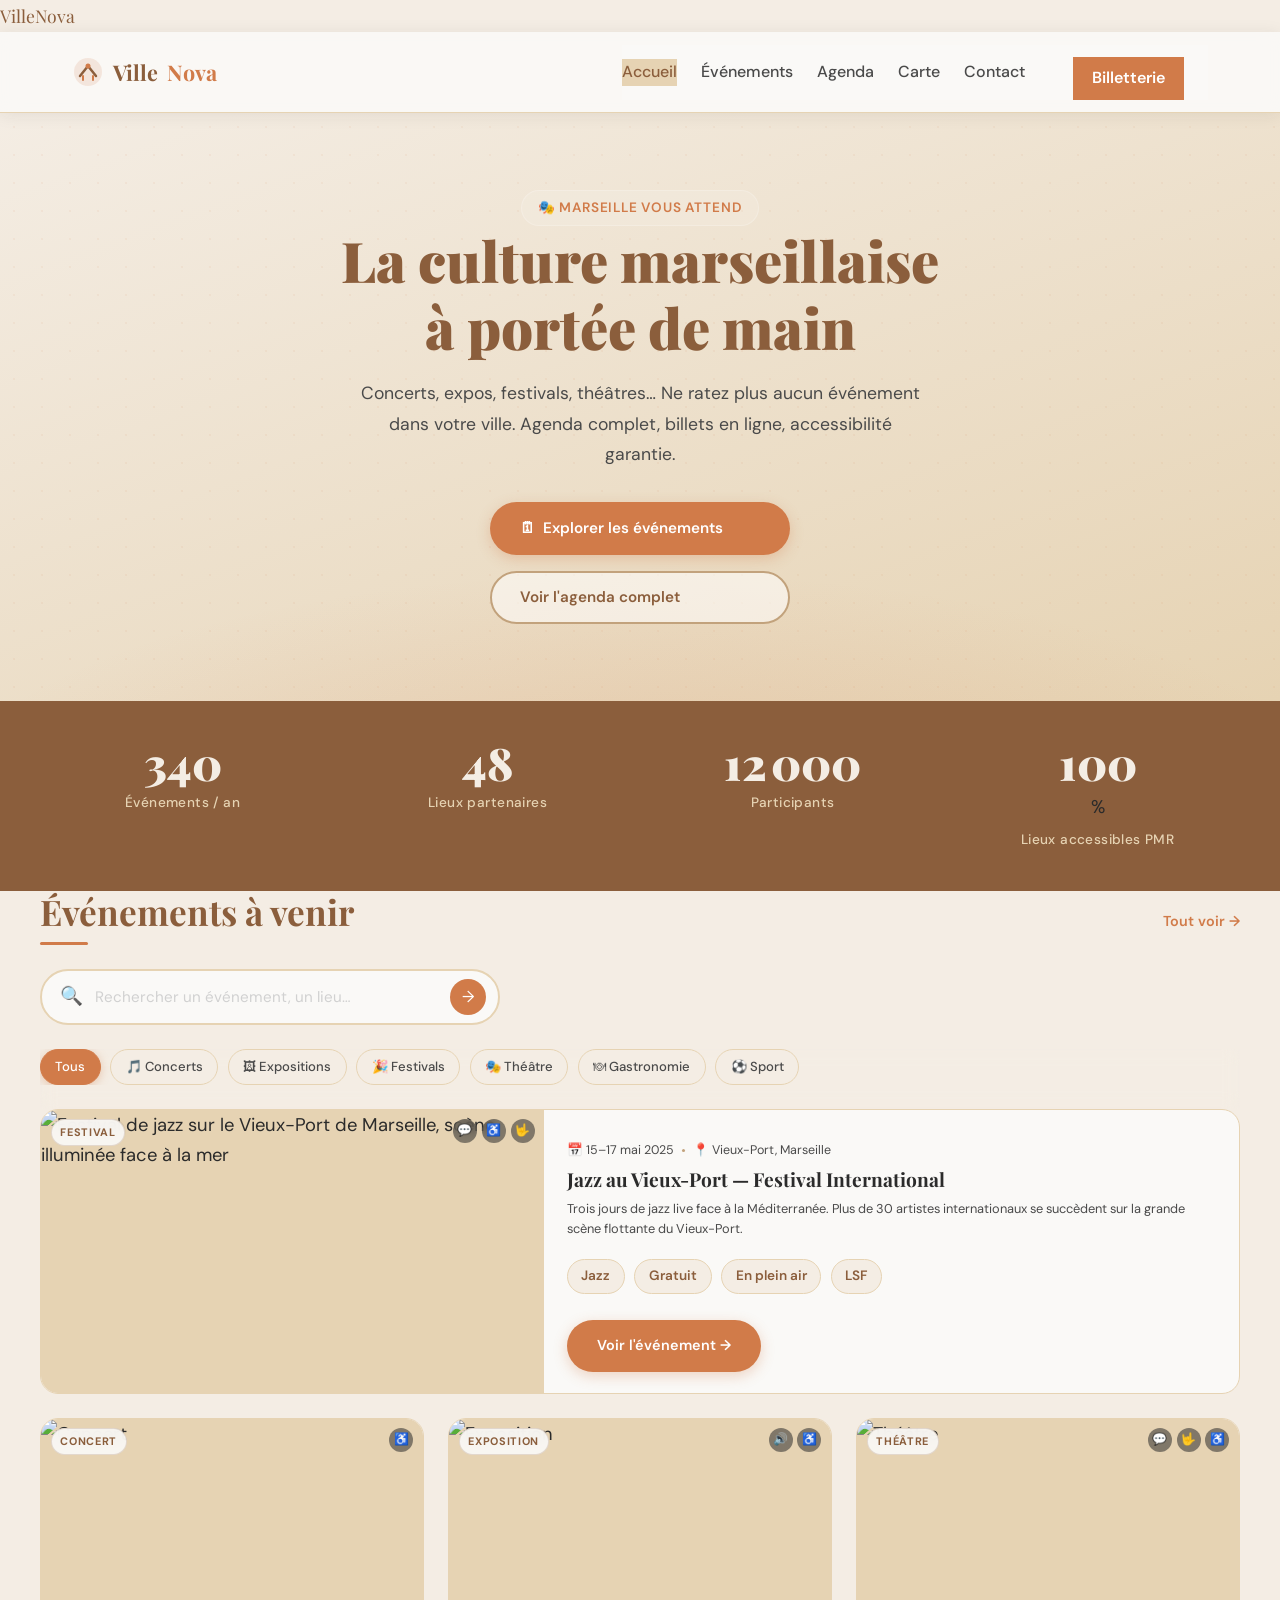
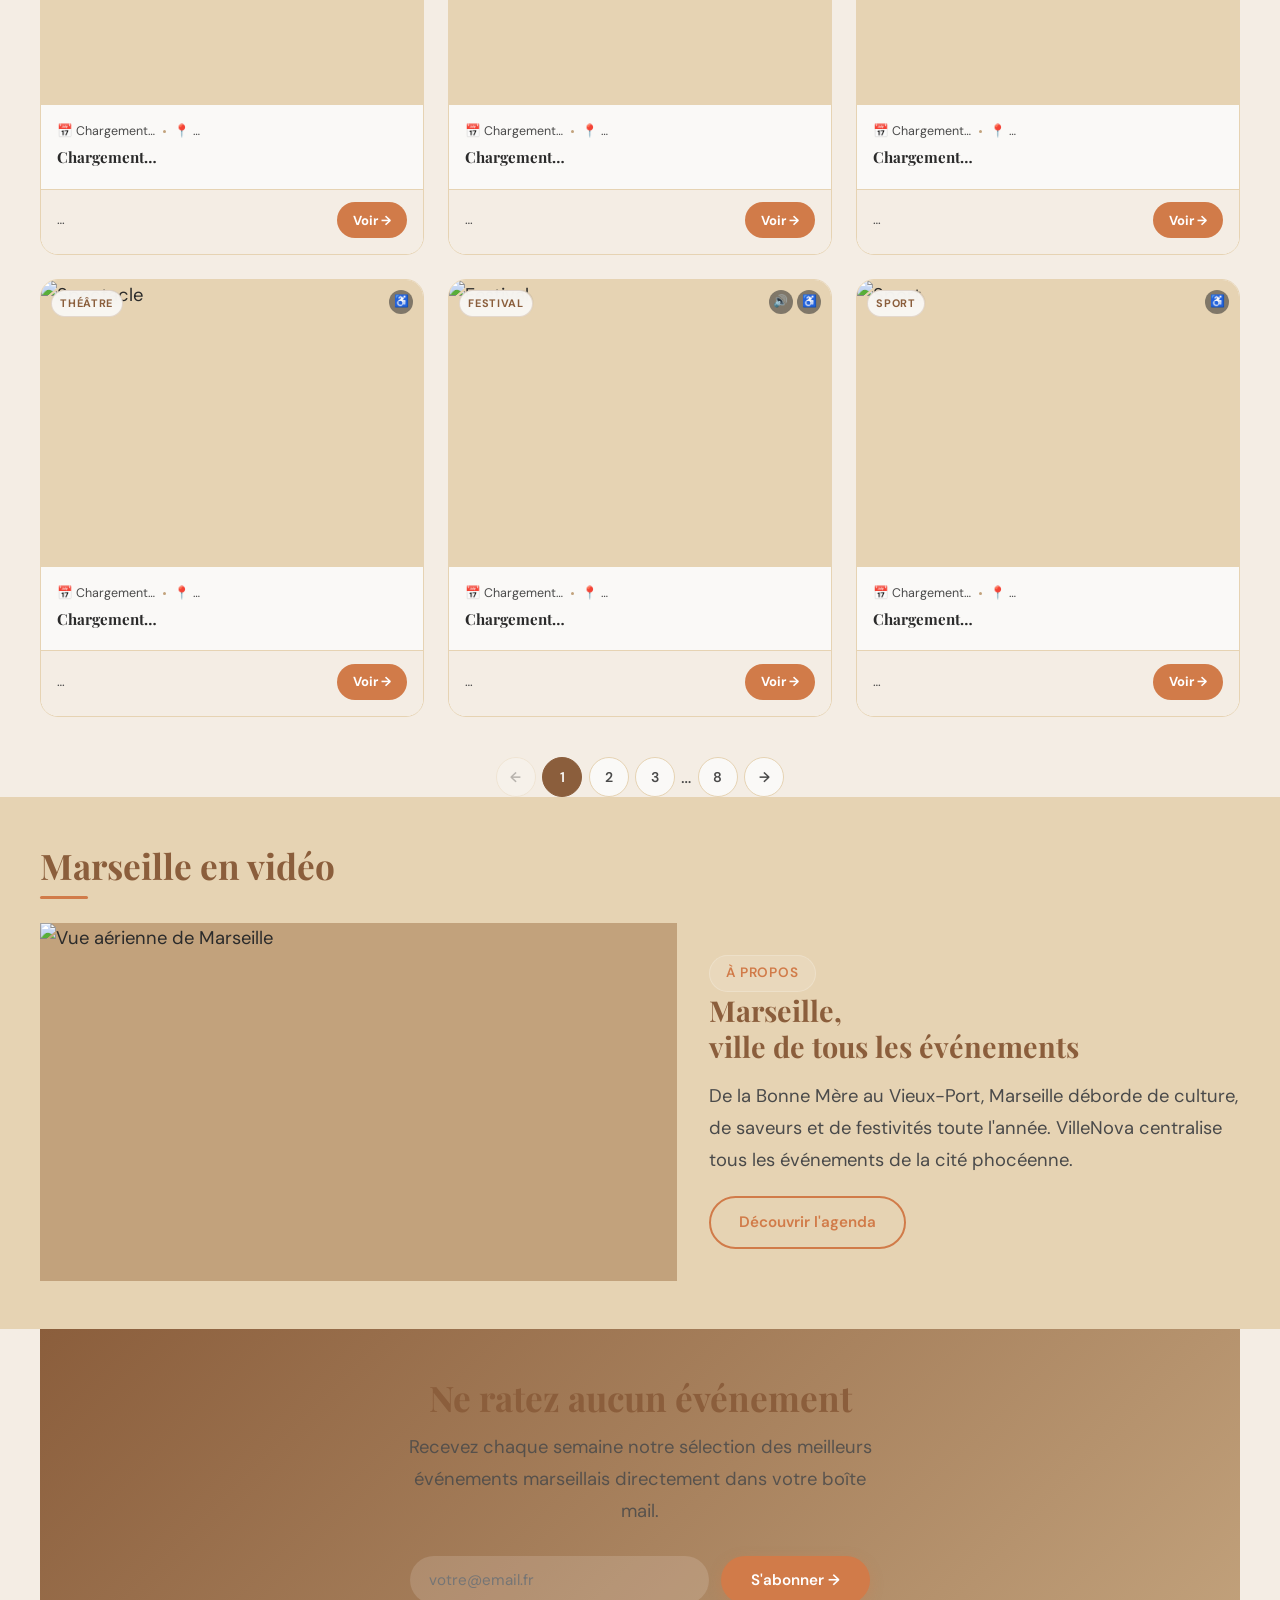
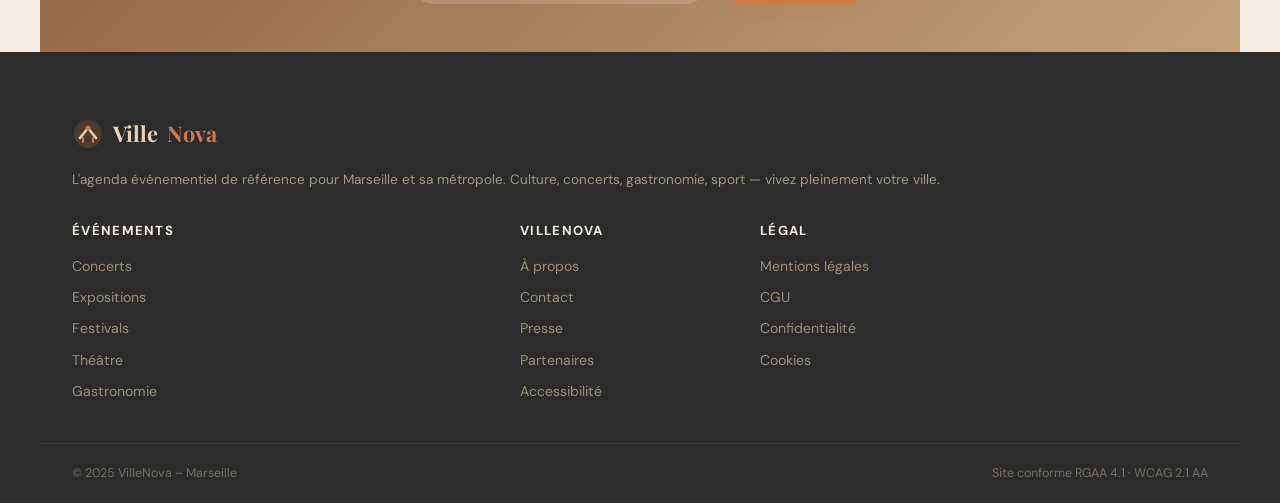
==== commit c739cb46: "balise picture a l'index.html ,main.js fonctionnelle,billeterie.js en cours" ====
--- a/html/index.html
+++ b/html/index.html
@@ -124,7 +124,7 @@
       <!-- ======= GRILLE ÉVÉNEMENTS ======= -->
       <div class="events-grid" id="events-grid" role="list">
 
-        <!-- ── ÉVÉNEMENT VEDETTE (statique, non connecté OA) ── -->
+        <!-- ── ÉVÉNEMENT VEDETTE (statique — inchangé) ── -->
         <article class="event-card event-featured" data-category="festival" role="listitem" aria-labelledby="ev-feat-title">
           <div class="card-img-wrap">
             <img src="https://images.unsplash.com/photo-1533174072545-7a4b6ad7a6c3?w=800&q=80"
@@ -158,170 +158,188 @@
         </article>
 
         <!-- ── CARTE 1 — OpenAgenda ev1 ── -->
-        <!--
-          Image : conservée statique (Unsplash)
-          Texte : titre, desc, date, lieu, prix, badge → injectés par main.js via #ev1-*
-        -->
         <article class="event-card" data-category="concert" role="listitem" aria-labelledby="ev1-title">
-  <div class="card-img-wrap">
-    <picture>
-      <source srcset="https://images.unsplash.com/photo-1501386761578-eac5c94b800a?w=600&q=75" media="(max-width:768px)">
-      <img id="ev1-img"
-           src="https://images.unsplash.com/photo-1501386761578-eac5c94b800a?w=600&q=75"
-           alt="Concert"
-           loading="lazy" width="600" height="338">
-    </picture>
-    <span id="ev1-badge" class="card-badge">Concert</span>
-    <div class="card-accessibility" aria-label="Accessibilité">
-      <span title="Accessible PMR" aria-label="Accès fauteuil roulant">♿</span>
-    </div>
-  </div>
-  <div class="card-body">
-    <div class="card-meta">
-      <span id="ev1-date">📅 Chargement…</span>
-      <span class="dot" aria-hidden="true"></span>
-      <span id="ev1-place">📍 …</span>
-    </div>
-    <h3 class="card-title" id="ev1-title">Chargement…</h3>
-    <p class="card-desc" id="ev1-desc"></p>
-  </div>
-  <div class="card-footer">
-    <span class="card-price" id="ev1-prix">…</span>
-    <a id="ev1-link" href="/html/evenement-detail.html" class="card-cta">Voir →</a>
-  </div>
-</article>
+          <div class="card-img-wrap">
+            <picture>
+              <!-- JS injecte ev1-img.src — aucune image chargée inutilement -->
+              <img id="ev1-img"
+                   src=""
+                   alt="Concert"
+                   loading="lazy" width="600" height="338">
+            </picture>
+            <span id="ev1-badge" class="card-badge">Concert</span>
+            <div class="card-accessibility" aria-label="Accessibilité">
+              <span title="Accessible PMR" aria-label="Accès fauteuil roulant">♿</span>
+            </div>
+          </div>
+          <div class="card-body">
+            <div class="card-meta">
+              <span id="ev1-date">📅 Chargement…</span>
+              <span class="dot" aria-hidden="true"></span>
+              <span id="ev1-place">📍 …</span>
+            </div>
+            <h3 class="card-title" id="ev1-title">Chargement…</h3>
+            <p class="card-desc" id="ev1-desc"></p>
+          </div>
+          <div class="card-footer">
+            <span class="card-price" id="ev1-prix">…</span>
+            <a id="ev1-link" href="/html/evenement-detail.html" class="card-cta">Voir →</a>
+          </div>
+        </article>
 
         <!-- ── CARTE 2 — OpenAgenda ev2 ── -->
         <article class="event-card" data-category="expo" role="listitem" aria-labelledby="ev2-title">
-  <div class="card-img-wrap">
-    <img src="https://images.unsplash.com/photo-1541961017774-22349e4a1262?w=600&q=75"
-         alt="Exposition d'art contemporain" loading="lazy" width="600" height="338">
-    <span id="ev2-badge" class="card-badge">Exposition</span>
-    <div class="card-accessibility" aria-label="Accessibilité">
-      <span title="Audiodescription disponible">🔊</span>
-      <span title="Accessible PMR">♿</span>
-    </div>
-  </div>
-  <div class="card-body">
-    <div class="card-meta">
-      <span id="ev2-date">📅 Chargement…</span>
-      <span class="dot"></span>
-      <span id="ev2-place">📍 …</span>
-    </div>
-    <h3 class="card-title" id="ev2-title">Chargement…</h3>
-    <p class="card-desc" id="ev2-desc"></p>
-  </div>
-  <div class="card-footer">
-    <span class="card-price" id="ev2-prix">…</span>
-    <a id="ev2-link" href="/html/evenement-detail.html" class="card-cta">Voir →</a>
-  </div>
-</article>
+          <div class="card-img-wrap">
+            <picture>
+              <!-- JS injecte ev2-img.src — aucune image chargée inutilement -->
+              <img id="ev2-img"
+                   src=""
+                   alt="Exposition"
+                   loading="lazy" width="600" height="338">
+            </picture>
+            <span id="ev2-badge" class="card-badge">Exposition</span>
+            <div class="card-accessibility" aria-label="Accessibilité">
+              <span title="Audiodescription disponible">🔊</span>
+              <span title="Accessible PMR">♿</span>
+            </div>
+          </div>
+          <div class="card-body">
+            <div class="card-meta">
+              <span id="ev2-date">📅 Chargement…</span>
+              <span class="dot" aria-hidden="true"></span>
+              <span id="ev2-place">📍 …</span>
+            </div>
+            <h3 class="card-title" id="ev2-title">Chargement…</h3>
+            <p class="card-desc" id="ev2-desc"></p>
+          </div>
+          <div class="card-footer">
+            <span class="card-price" id="ev2-prix">…</span>
+            <a id="ev2-link" href="/html/evenement-detail.html" class="card-cta">Voir →</a>
+          </div>
+        </article>
 
         <!-- ── CARTE 3 — OpenAgenda ev3 ── -->
         <article class="event-card" data-category="theatre" role="listitem" aria-labelledby="ev3-title">
-  <div class="card-img-wrap">
-    <img src="https://images.unsplash.com/photo-1507676184212-d03ab07a01bf?w=600&q=75"
-         alt="Représentation de théâtre contemporain" loading="lazy" width="600" height="338">
-    <span id="ev3-badge" class="card-badge">Théâtre</span>
-    <div class="card-accessibility">
-      <span title="Sous-titrage">💬</span>
-      <span title="Langue des signes">🤟</span>
-      <span title="Accessible PMR">♿</span>
-    </div>
-  </div>
-  <div class="card-body">
-    <div class="card-meta">
-      <span id="ev3-date">📅 Chargement…</span>
-      <span class="dot"></span>
-      <span id="ev3-place">📍 …</span>
-    </div>
-    <h3 class="card-title" id="ev3-title">Chargement…</h3>
-    <p class="card-desc" id="ev3-desc"></p>
-  </div>
-  <div class="card-footer">
-    <span class="card-price" id="ev3-prix">…</span>
-    <a id="ev3-link" href="/html/evenement-detail.html" class="card-cta">Voir →</a>
-  </div>
-</article>
-
+          <div class="card-img-wrap">
+            <picture>
+              <!-- JS injecte ev3-img.src — aucune image chargée inutilement -->
+              <img id="ev3-img"
+                   src=""
+                   alt="Théâtre"
+                   loading="lazy" width="600" height="338">
+            </picture>
+            <span id="ev3-badge" class="card-badge">Théâtre</span>
+            <div class="card-accessibility">
+              <span title="Sous-titrage">💬</span>
+              <span title="Langue des signes">🤟</span>
+              <span title="Accessible PMR">♿</span>
+            </div>
+          </div>
+          <div class="card-body">
+            <div class="card-meta">
+              <span id="ev3-date">📅 Chargement…</span>
+              <span class="dot" aria-hidden="true"></span>
+              <span id="ev3-place">📍 …</span>
+            </div>
+            <h3 class="card-title" id="ev3-title">Chargement…</h3>
+            <p class="card-desc" id="ev3-desc"></p>
+          </div>
+          <div class="card-footer">
+            <span class="card-price" id="ev3-prix">…</span>
+            <a id="ev3-link" href="/html/evenement-detail.html" class="card-cta">Voir →</a>
+          </div>
+        </article>
 
         <!-- ── CARTE 4 — OpenAgenda ev4 ── -->
         <article class="event-card" data-category="theatre" role="listitem" aria-labelledby="ev4-title">
-  <div class="card-img-wrap">
-    <img src="https://images.unsplash.com/photo-1414235077428-338989a2e8c0?w=600&q=75"
-         alt="Spectacle ou représentation" loading="lazy" width="600" height="338">
-    <span id="ev4-badge" class="card-badge">Théâtre</span>
-    <div class="card-accessibility">
-      <span title="Accessible PMR">♿</span>
-    </div>
-  </div>
-  <div class="card-body">
-    <div class="card-meta">
-      <span id="ev4-date">📅 Chargement…</span>
-      <span class="dot"></span>
-      <span id="ev4-place">📍 …</span>
-    </div>
-    <h3 class="card-title" id="ev4-title">Chargement…</h3>
-    <p class="card-desc" id="ev4-desc"></p>
-  </div>
-  <div class="card-footer">
-    <span class="card-price" id="ev4-prix">…</span>
-    <a id="ev4-link" href="/html/evenement-detail.html" class="card-cta">Voir →</a>
-  </div>
-</article>
-
+          <div class="card-img-wrap">
+            <picture>
+              <!-- JS injecte ev4-img.src — aucune image chargée inutilement -->
+              <img id="ev4-img"
+                   src=""
+                   alt="Spectacle"
+                   loading="lazy" width="600" height="338">
+            </picture>
+            <span id="ev4-badge" class="card-badge">Théâtre</span>
+            <div class="card-accessibility">
+              <span title="Accessible PMR">♿</span>
+            </div>
+          </div>
+          <div class="card-body">
+            <div class="card-meta">
+              <span id="ev4-date">📅 Chargement…</span>
+              <span class="dot" aria-hidden="true"></span>
+              <span id="ev4-place">📍 …</span>
+            </div>
+            <h3 class="card-title" id="ev4-title">Chargement…</h3>
+            <p class="card-desc" id="ev4-desc"></p>
+          </div>
+          <div class="card-footer">
+            <span class="card-price" id="ev4-prix">…</span>
+            <a id="ev4-link" href="/html/evenement-detail.html" class="card-cta">Voir →</a>
+          </div>
+        </article>
 
         <!-- ── CARTE 5 — OpenAgenda ev5 ── -->
         <article class="event-card" data-category="festival" role="listitem" aria-labelledby="ev5-title">
-  <div class="card-img-wrap">
-    <img id="ev5-img"
-         src="https://images.unsplash.com/photo-1524368535928-5b5e00ddc76b?w=600&q=75"
-         alt="Festival" loading="lazy" width="600" height="338">
-    <span id="ev5-badge" class="card-badge">Festival</span>
-    <div class="card-accessibility">
-      <span title="Audiodescription">🔊</span>
-      <span title="Accessible PMR">♿</span>
-    </div>
-  </div>
-  <div class="card-body">
-    <div class="card-meta">
-      <span id="ev5-date">📅 Chargement…</span>
-      <span class="dot"></span>
-      <span id="ev5-place">📍 …</span>
-    </div>
-    <h3 class="card-title" id="ev5-title">Chargement…</h3>
-    <p class="card-desc" id="ev5-desc"></p>
-  </div>
-  <div class="card-footer">
-    <span class="card-price" id="ev5-prix">…</span>
-    <a id="ev5-link" href="/html/evenement-detail.html" class="card-cta">Voir →</a>
-  </div>
-</article>
+          <div class="card-img-wrap">
+            <picture>
+              <!-- JS injecte ev5-img.src — aucune image chargée inutilement -->
+              <img id="ev5-img"
+                   src=""
+                   alt="Festival"
+                   loading="lazy" width="600" height="338">
+            </picture>
+            <span id="ev5-badge" class="card-badge">Festival</span>
+            <div class="card-accessibility">
+              <span title="Audiodescription">🔊</span>
+              <span title="Accessible PMR">♿</span>
+            </div>
+          </div>
+          <div class="card-body">
+            <div class="card-meta">
+              <span id="ev5-date">📅 Chargement…</span>
+              <span class="dot" aria-hidden="true"></span>
+              <span id="ev5-place">📍 …</span>
+            </div>
+            <h3 class="card-title" id="ev5-title">Chargement…</h3>
+            <p class="card-desc" id="ev5-desc"></p>
+          </div>
+          <div class="card-footer">
+            <span class="card-price" id="ev5-prix">…</span>
+            <a id="ev5-link" href="/html/evenement-detail.html" class="card-cta">Voir →</a>
+          </div>
+        </article>
 
         <!-- ── CARTE 6 — OpenAgenda ev6 ── -->
         <article class="event-card" data-category="sport" role="listitem" aria-labelledby="ev6-title">
-  <div class="card-img-wrap">
-    <img src="https://images.unsplash.com/photo-1530549387789-4c1017266635?w=600&q=75"
-         alt="Événement sportif" loading="lazy" width="600" height="338">
-    <span id="ev6-badge" class="card-badge">Sport</span>
-    <div class="card-accessibility">
-      <span title="Accessible PMR">♿</span>
-    </div>
-  </div>
-  <div class="card-body">
-    <div class="card-meta">
-      <span id="ev6-date">📅 Chargement…</span>
-      <span class="dot"></span>
-      <span id="ev6-place">📍 …</span>
-    </div>
-    <h3 class="card-title" id="ev6-title">Chargement…</h3>
-    <p class="card-desc" id="ev6-desc"></p>
-  </div>
-  <div class="card-footer">
-    <span class="card-price" id="ev6-prix">…</span>
-    <a id="ev6-link" href="/html/evenement-detail.html" class="card-cta">Voir →</a>
-  </div>
-</article>
+          <div class="card-img-wrap">
+            <picture>
+              <!-- JS injecte ev6-img.src — aucune image chargée inutilement -->
+              <img id="ev6-img"
+                   src=""
+                   alt="Sport"
+                   loading="lazy" width="600" height="338">
+            </picture>
+            <span id="ev6-badge" class="card-badge">Sport</span>
+            <div class="card-accessibility">
+              <span title="Accessible PMR">♿</span>
+            </div>
+          </div>
+          <div class="card-body">
+            <div class="card-meta">
+              <span id="ev6-date">📅 Chargement…</span>
+              <span class="dot" aria-hidden="true"></span>
+              <span id="ev6-place">📍 …</span>
+            </div>
+            <h3 class="card-title" id="ev6-title">Chargement…</h3>
+            <p class="card-desc" id="ev6-desc"></p>
+          </div>
+          <div class="card-footer">
+            <span class="card-price" id="ev6-prix">…</span>
+            <a id="ev6-link" href="/html/evenement-detail.html" class="card-cta">Voir →</a>
+          </div>
+        </article>
 
       </div><!-- /events-grid -->
 
@@ -432,6 +450,6 @@
   <div class="toast-container" aria-live="polite" aria-atomic="true" role="status"></div>
 
   <script src="../js/main.js"></script>
-  
+
 </body>
 </html>
--- a/SCSS/main.css
+++ b/SCSS/main.css
@@ -227,6 +227,7 @@
   color: var(--brun-chaud);
   white-space: nowrap;
   flex-shrink: 0;
+  z-index: 10000; /* ← IMPORTANT pour rester cliquable */
 }
 .logo svg {
   width: 32px;
@@ -237,11 +238,12 @@
   color: var(--terracotta);
 }
 
-/* ── Nav links ── */
+/* ── Nav links (desktop) ── */
 .nav-links {
   display: flex;
   align-items: center;
   gap: 0.25rem;
+  transition: all var(--dur) var(--ease);
 }
 .nav-links a {
   font-size: 0.9rem;
@@ -269,7 +271,7 @@
   color: #fff;
 }
 
-/* ── Burger — caché par défaut (desktop), affiché via _responsive.scss ── */
+/* ── Burger (mobile) ── */
 .nav-burger {
   display: none;
   flex-direction: column;
@@ -280,6 +282,7 @@
   cursor: pointer;
   border: none;
   background: transparent;
+  z-index: 10001; /* ← IMPORTANT */
 }
 .nav-burger:hover {
   background: var(--sable-moyen);
@@ -291,9 +294,6 @@
   background: var(--brun-chaud);
   border-radius: 2px;
   transition: transform var(--dur) var(--ease), opacity var(--dur) var(--ease);
-}
-.nav-burger {
-  /* Animation croix quand ouvert */
 }
 .nav-burger[aria-expanded=true] span:nth-child(1) {
   transform: translateY(7px) rotate(45deg);
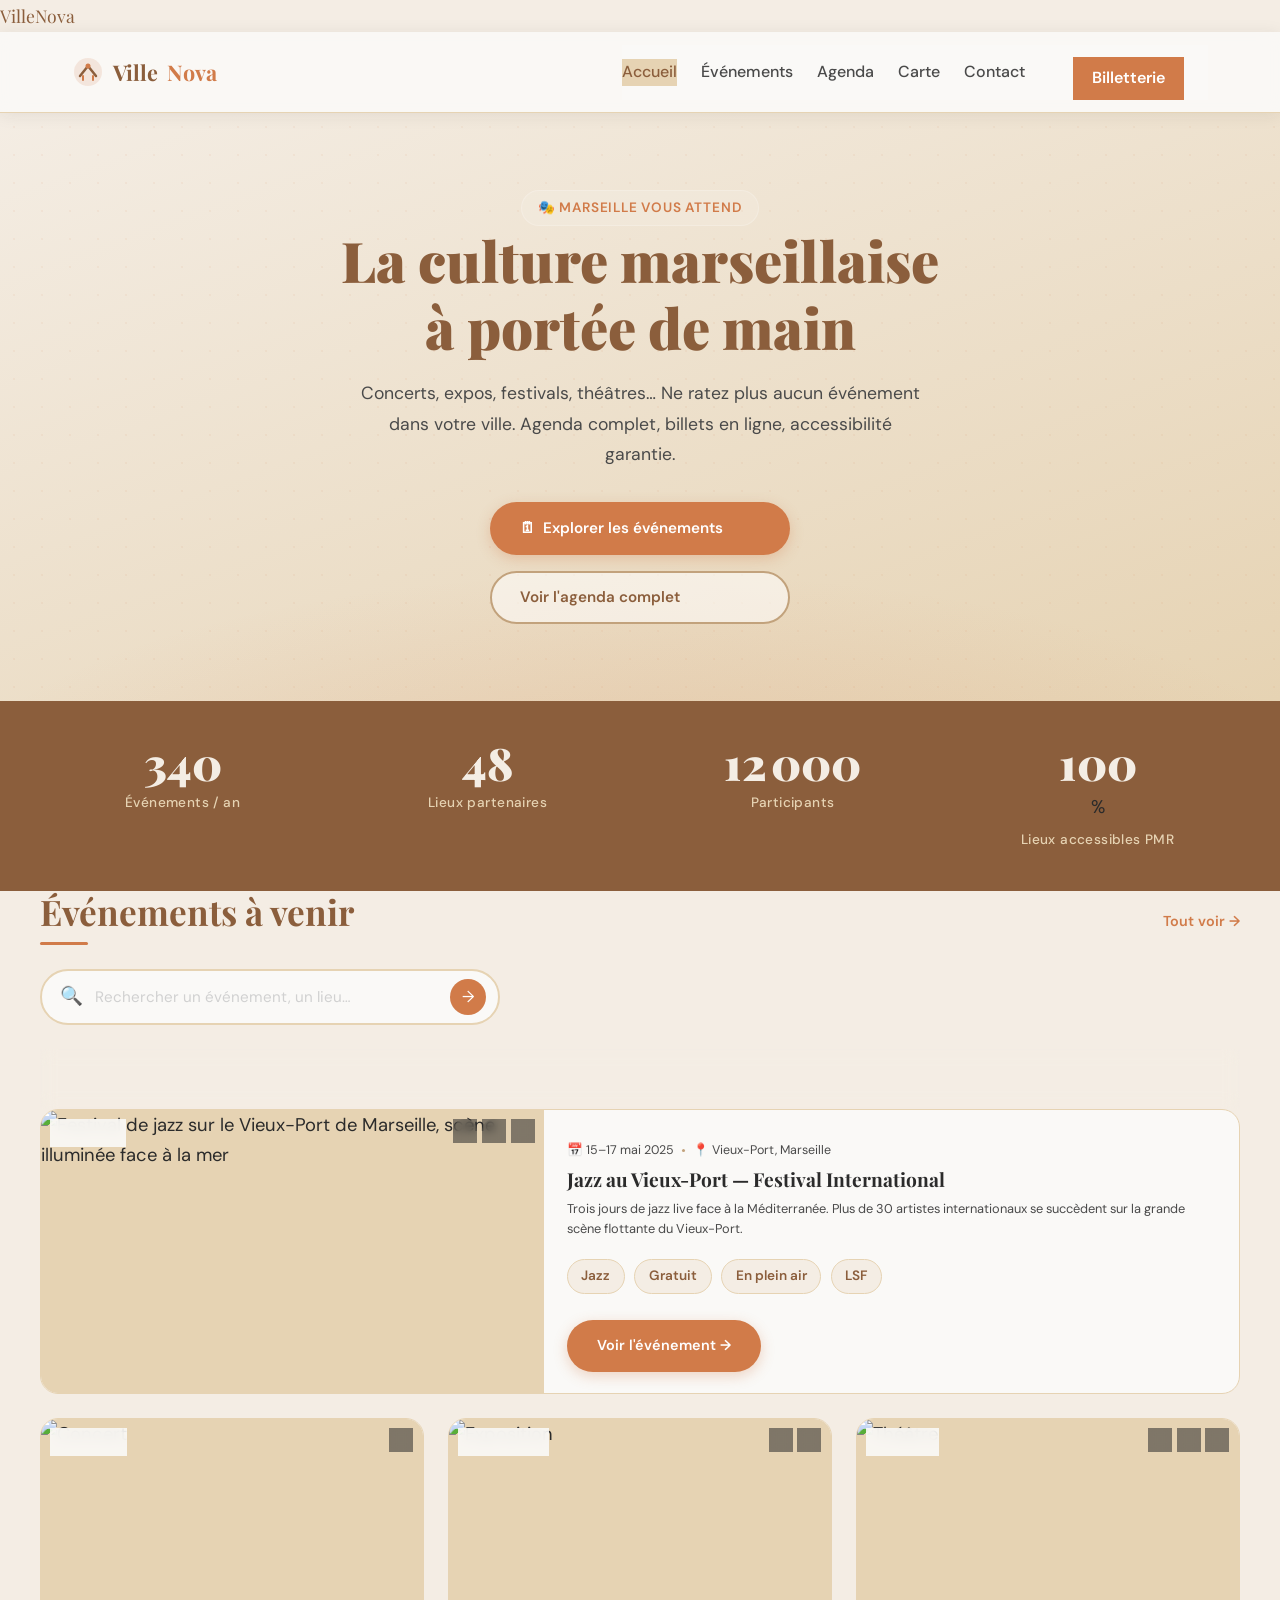
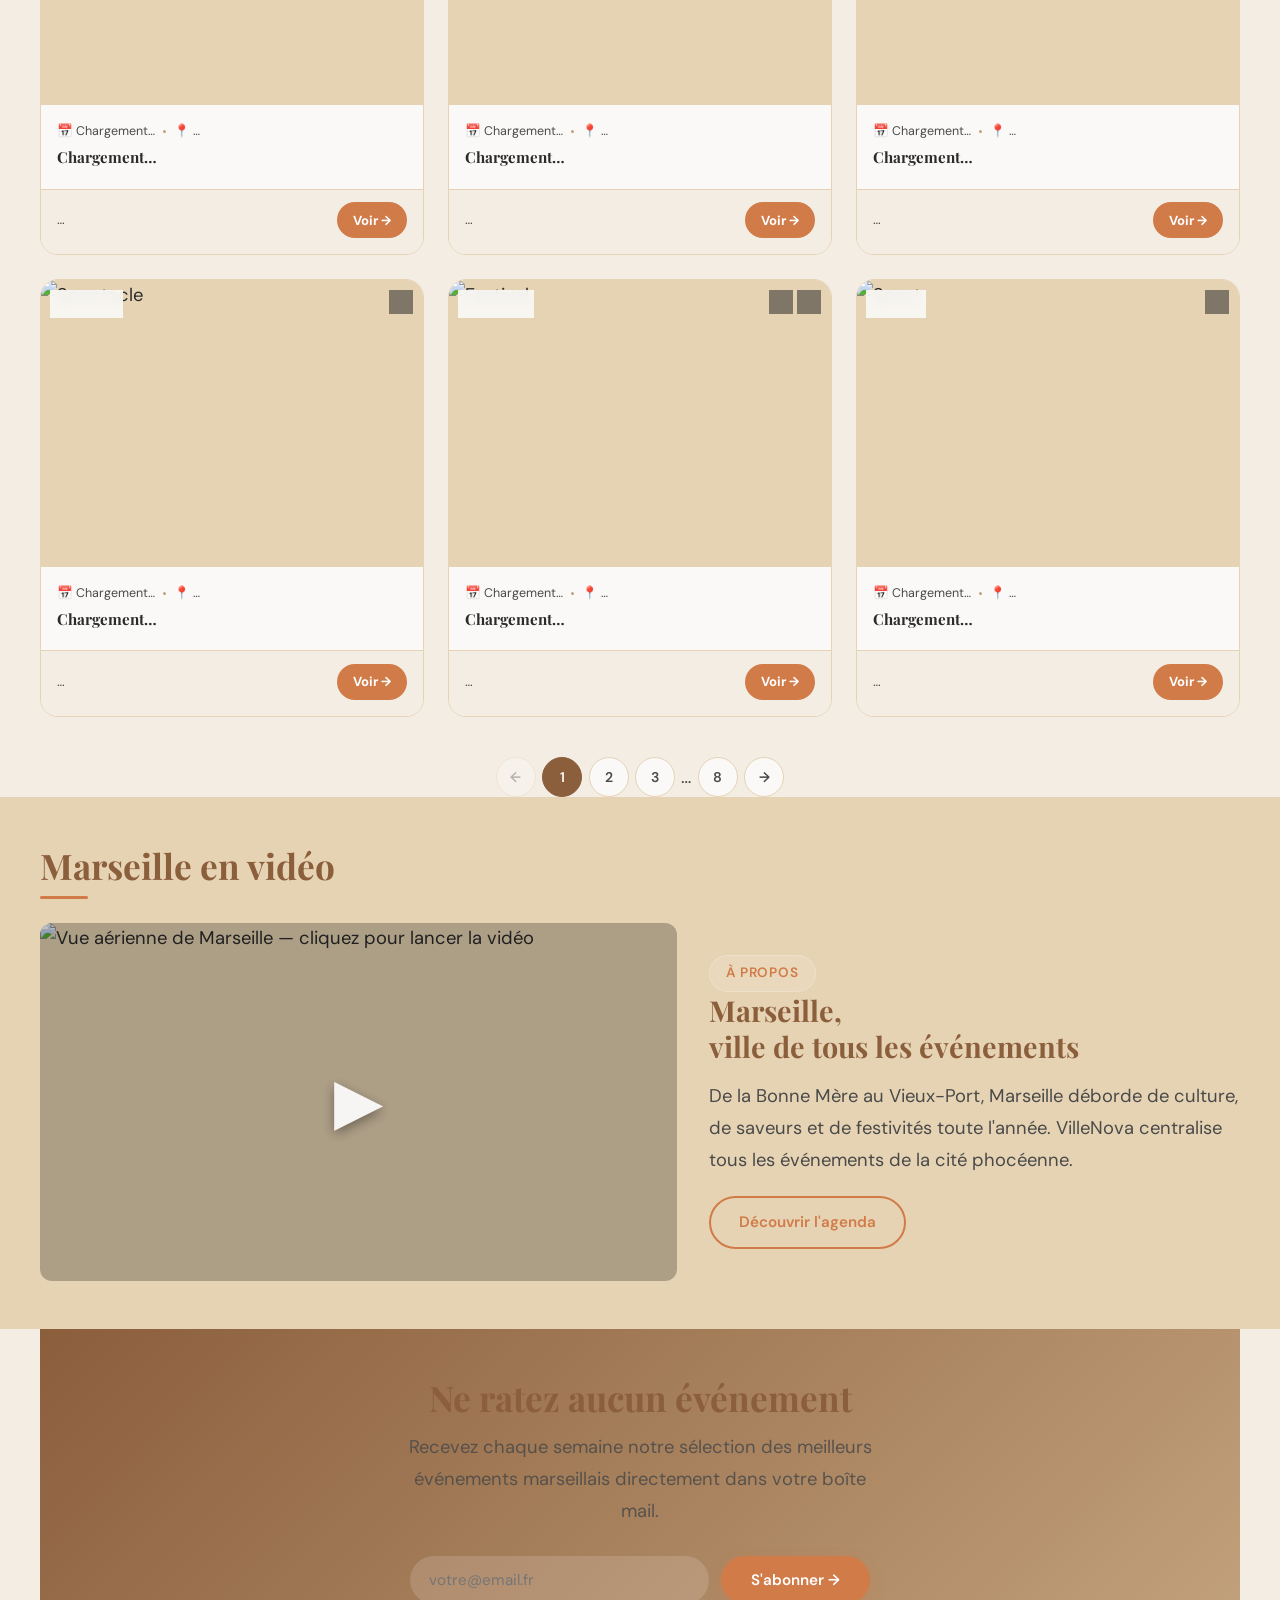
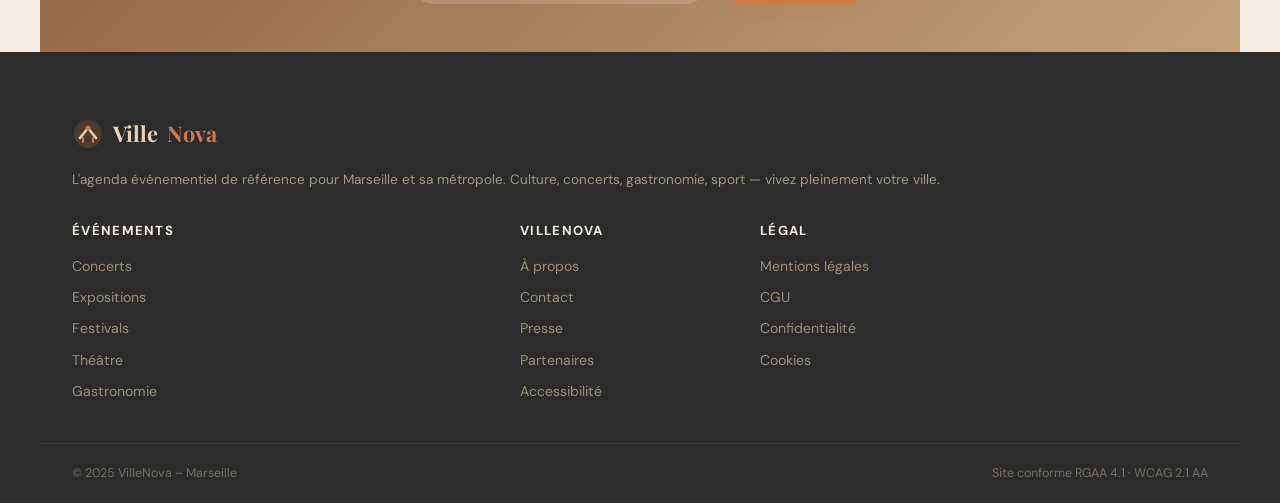
==== commit ebfd0979: "tout en eco numerique ,performance 99 en destock et plus de 95 en mobile pour index, lazy partout,pa" ====
--- a/html/index.html
+++ b/html/index.html
@@ -39,11 +39,11 @@
       <nav aria-label="Navigation principale">
         <ul class="nav-links" role="list">
           <li><a href="index.html" aria-current="page">Accueil</a></li>
-          <li><a href="/html/evenement-detail.html">Événements</a></li>
-          <li><a href="/html/agenda.html">Agenda</a></li>
-          <li><a href="/html/carte.html">Carte</a></li>
-          <li><a href="/html/contact.html">Contact</a></li>
-          <li><a href="/html/billetterie.html" class="nav-cta">Billetterie</a></li>
+          <li><a href="../html/evenement-detail.html">Événements</a></li>
+          <li><a href="../html/agenda.html">Agenda</a></li>
+          <li><a href="../html/carte.html">Carte</a></li>
+          <li><a href="../html/contact.html">Contact</a></li>
+          <li><a href="../html/billetterie.html" class="nav-cta">Billetterie</a></li>
         </ul>
       </nav>
       <button class="nav-burger" id="nav-burger" aria-expanded="false" aria-controls="nav-links" aria-label="Ouvrir le menu">
@@ -161,11 +161,7 @@
         <article class="event-card" data-category="concert" role="listitem" aria-labelledby="ev1-title">
           <div class="card-img-wrap">
             <picture>
-              <!-- JS injecte ev1-img.src — aucune image chargée inutilement -->
-              <img id="ev1-img"
-                   src=""
-                   alt="Concert"
-                   loading="lazy" width="600" height="338">
+              <img id="ev1-img" src="" alt="Concert" loading="lazy" width="600" height="338">
             </picture>
             <span id="ev1-badge" class="card-badge">Concert</span>
             <div class="card-accessibility" aria-label="Accessibilité">
@@ -191,11 +187,7 @@
         <article class="event-card" data-category="expo" role="listitem" aria-labelledby="ev2-title">
           <div class="card-img-wrap">
             <picture>
-              <!-- JS injecte ev2-img.src — aucune image chargée inutilement -->
-              <img id="ev2-img"
-                   src=""
-                   alt="Exposition"
-                   loading="lazy" width="600" height="338">
+              <img id="ev2-img" src="" alt="Exposition" loading="lazy" width="600" height="338">
             </picture>
             <span id="ev2-badge" class="card-badge">Exposition</span>
             <div class="card-accessibility" aria-label="Accessibilité">
@@ -222,11 +214,7 @@
         <article class="event-card" data-category="theatre" role="listitem" aria-labelledby="ev3-title">
           <div class="card-img-wrap">
             <picture>
-              <!-- JS injecte ev3-img.src — aucune image chargée inutilement -->
-              <img id="ev3-img"
-                   src=""
-                   alt="Théâtre"
-                   loading="lazy" width="600" height="338">
+              <img id="ev3-img" src="" alt="Théâtre" loading="lazy" width="600" height="338">
             </picture>
             <span id="ev3-badge" class="card-badge">Théâtre</span>
             <div class="card-accessibility">
@@ -254,11 +242,7 @@
         <article class="event-card" data-category="theatre" role="listitem" aria-labelledby="ev4-title">
           <div class="card-img-wrap">
             <picture>
-              <!-- JS injecte ev4-img.src — aucune image chargée inutilement -->
-              <img id="ev4-img"
-                   src=""
-                   alt="Spectacle"
-                   loading="lazy" width="600" height="338">
+              <img id="ev4-img" src="" alt="Spectacle" loading="lazy" width="600" height="338">
             </picture>
             <span id="ev4-badge" class="card-badge">Théâtre</span>
             <div class="card-accessibility">
@@ -284,11 +268,7 @@
         <article class="event-card" data-category="festival" role="listitem" aria-labelledby="ev5-title">
           <div class="card-img-wrap">
             <picture>
-              <!-- JS injecte ev5-img.src — aucune image chargée inutilement -->
-              <img id="ev5-img"
-                   src=""
-                   alt="Festival"
-                   loading="lazy" width="600" height="338">
+              <img id="ev5-img" src="" alt="Festival" loading="lazy" width="600" height="338">
             </picture>
             <span id="ev5-badge" class="card-badge">Festival</span>
             <div class="card-accessibility">
@@ -315,11 +295,7 @@
         <article class="event-card" data-category="sport" role="listitem" aria-labelledby="ev6-title">
           <div class="card-img-wrap">
             <picture>
-              <!-- JS injecte ev6-img.src — aucune image chargée inutilement -->
-              <img id="ev6-img"
-                   src=""
-                   alt="Sport"
-                   loading="lazy" width="600" height="338">
+              <img id="ev6-img" src="" alt="Sport" loading="lazy" width="600" height="338">
             </picture>
             <span id="ev6-badge" class="card-badge">Sport</span>
             <div class="card-accessibility">
@@ -364,12 +340,22 @@
           <h2 class="section-title" id="video-section-title">Marseille en vidéo</h2>
         </div>
         <div style="display:grid;grid-template-columns:1.2fr 1fr;gap:2rem;align-items:center;">
+
+          <!--  IMAGE D'APERÇU UNIQUE — ouvre le modal vidéo -->
           <div class="media-item has-video"
-            style="border-radius:var(--radius-lg);aspect-ratio:16/9;overflow:hidden;background:var(--sable-fonce);"
-            data-video-trigger tabindex="0" role="button" aria-label="Lire la vidéo de présentation de Marseille">
+               id="open-video"
+               data-video-trigger
+               tabindex="0"
+               role="button"
+               aria-label="Lire la vidéo de présentation de Marseille"
+               aria-haspopup="dialog">
             <img src="https://images.unsplash.com/photo-1555993539-1732b0258235?w=800&q=75"
-                 alt="Vue aérienne de Marseille" loading="lazy" width="800" height="450">
-          </div>
+                 alt="Vue aérienne de Marseille — cliquez pour lancer la vidéo"
+                 loading="lazy"
+                 width="800"
+                 height="450">
+          </div>
+
           <div>
             <p class="hero-eyebrow" style="text-align:left;">À propos</p>
             <h3 style="font-family:var(--font-titre);font-size:1.8rem;color:var(--brun-chaud);margin-bottom:1rem;line-height:1.25;">
@@ -385,12 +371,21 @@
       </div>
     </section>
 
-    <!-- Modal vidéo -->
-    <div id="video-modal" class="video-modal" role="dialog" aria-modal="true" aria-label="Vidéo de Marseille" aria-hidden="true">
+    <!-- ✅ MODAL VIDÉO — lié à l'image ci-dessus, ancienne image d'aperçu supprimée -->
+    <div id="video-modal"
+         class="video-modal"
+         role="dialog"
+         aria-modal="true"
+         aria-label="Vidéo de présentation de Marseille"
+         aria-hidden="true">
       <button class="video-modal-close" aria-label="Fermer la vidéo">✕</button>
-      <video controls preload="none" aria-label="Présentation vidéo de Marseille" width="900">
-        <source src="../assets/marseille-promo.mp4" type="video/mp4">
-        <track kind="captions" src="../assets/captions-fr.vtt" srclang="fr" label="Français" default>
+      <!-- éco-numérique + performance : preload=metadata -->
+      <video
+        controls
+        preload="metadata"
+        poster="../assets/images/marseille-preview.jpg"
+        aria-label="Présentation vidéo de Marseille">
+        <source src="../assets/videos/promotion.mp4" type="video/mp4">
         Votre navigateur ne supporte pas la lecture vidéo.
       </video>
     </div>
@@ -449,7 +444,7 @@
 
   <div class="toast-container" aria-live="polite" aria-atomic="true" role="status"></div>
 
-  <script src="../js/main.js"></script>
+  <script src="../js/main.js"defer></script>
 
 </body>
 </html>
--- a/SCSS/main.css
+++ b/SCSS/main.css
@@ -995,6 +995,9 @@
   border-color: rgba(250, 249, 247, 0.7);
 }
 
+/* =========================================
+   MODAL VIDÉO
+========================================= */
 .video-modal {
   position: fixed;
   inset: 0;
@@ -1013,9 +1016,12 @@
   visibility: visible;
 }
 .video-modal video {
-  max-width: min(900px, 100%);
+  width: 100%;
+  max-width: 900px; /* ← tu modifies ici la taille */
   max-height: 80vh;
   border-radius: var(--r-md);
+  -o-object-fit: contain;
+     object-fit: contain;
   outline: none;
 }
 
@@ -1037,6 +1043,49 @@
 }
 .video-modal-close:hover {
   background: rgba(255, 255, 255, 0.35);
+}
+
+/* =========================================
+   IMAGE D’APERÇU AVEC FILTRE + PLAY
+========================================= */
+.media-item.has-video {
+  position: relative;
+  cursor: pointer;
+  overflow: hidden;
+  border-radius: var(--r-md);
+}
+
+.media-item.has-video::before {
+  content: "";
+  position: absolute;
+  inset: 0;
+  background: rgba(0, 0, 0, 0.25); /* filtre léger */
+  transition: background 0.3s ease;
+  z-index: 2;
+}
+
+.media-item.has-video::after {
+  content: "▶";
+  position: absolute;
+  top: 50%;
+  left: 50%;
+  transform: translate(-50%, -50%);
+  font-size: 4rem;
+  color: white;
+  text-shadow: 0 4px 12px rgba(0, 0, 0, 0.4);
+  opacity: 0.9;
+  z-index: 3;
+  pointer-events: none;
+  transition: transform 0.3s ease, opacity 0.3s ease;
+}
+
+.media-item.has-video:hover::before {
+  background: rgba(0, 0, 0, 0.35);
+}
+
+.media-item.has-video:hover::after {
+  transform: translate(-50%, -50%) scale(1.1);
+  opacity: 1;
 }
 
 .toast-container {
@@ -3031,7 +3080,6 @@
 
 /* ============================
    PAGE DÉTAIL ÉVÉNEMENTIEL
-   (MÉTÉO + FAVORI + SIDEBAR)
 ============================ */
 .detail-layout {
   display: grid;
@@ -3100,7 +3148,6 @@
 /* ============================
    ★ AGENDA — MOBILE
 ============================ */
-/* Hero agenda */
 .agenda-hero {
   padding: 2rem 1.2rem 1.5rem;
   text-align: center;
@@ -3113,7 +3160,6 @@
   font-size: 0.88rem;
 }
 
-/* Barre contrôles : empilée verticalement */
 .controls-inner {
   flex-direction: column;
   gap: 0.75rem;
@@ -3137,13 +3183,11 @@
   width: 100%;
 }
 
-/* Calendrier : 7 colonnes conservées, cellules réduites */
 .cal-cell {
   min-height: 52px;
   padding: 0.3rem 0.2rem;
 }
 
-/* On masque les pills (trop petites), on garde les dots */
 .cal-ev-pills {
   display: none;
 }
@@ -3182,7 +3226,6 @@
   height: 8px;
 }
 
-/* Vue liste : cartes empilées */
 .event-card {
   display: flex;
   flex-direction: column;
@@ -3200,7 +3243,6 @@
   padding: 0.6rem 0.9rem;
 }
 
-/* Panneau : plein écran sur mobile */
 .event-panel {
   width: 100vw;
   max-width: 100vw;
@@ -3230,7 +3272,7 @@
 
 /* =========================================
    EXTRA SMALL (≥ 480px)
-   ========================================= */
+========================================= */
 @media (min-width: 480px) {
   .card,
   .event-card,
@@ -3281,6 +3323,9 @@
     height: 4px;
   }
 }
+/* =========================================
+   TABLETTE — GRILLES & CARTES
+========================================= */
 @media (min-width: 768px) {
   .events-grid {
     grid-template-columns: repeat(2, 1fr);
@@ -3303,7 +3348,7 @@
 }
 /* =========================================
    CALENDRIER TABLETTE (≥ 768px)
-   ========================================= */
+========================================= */
 @media (min-width: 768px) {
   .stats-inner {
     grid-template-columns: repeat(2, 1fr);
@@ -3324,7 +3369,10 @@
 }
 /* =========================================
    DESKTOP (≥ 1200px)
-   ========================================= */
+========================================= */
+/* ============================
+   FOCUS DESKTOP
+============================ */
 @media (min-width: 1200px) {
   body {
     font-size: 1.15rem;
@@ -3337,7 +3385,7 @@
   }
   /* =========================================
      PAGE DÉTAIL — SIDEBAR À DROITE
-     ========================================= */
+  ========================================= */
   .detail-layout {
     display: grid;
     grid-template-columns: 2fr 1fr;
@@ -3486,7 +3534,7 @@
   }
   /* =========================================
      CALENDRIER DESKTOP
-     ========================================= */
+  ========================================= */
   .stats-inner {
     grid-template-columns: repeat(4, 1fr);
   }
@@ -3499,7 +3547,7 @@
   }
   /* =========================================
      FOOTER — 4 COLONNES
-     ========================================= */
+  ========================================= */
   .footer-inner {
     grid-template-columns: 2fr 1fr 1fr 1fr;
     align-items: start;
@@ -3508,6 +3556,9 @@
     flex-wrap: nowrap;
   }
 }
+/* =========================================
+   LARGE DESKTOP (≥ 1400px)
+========================================= */
 @media (min-width: 1400px) {
   body {
     font-size: 1.375rem;
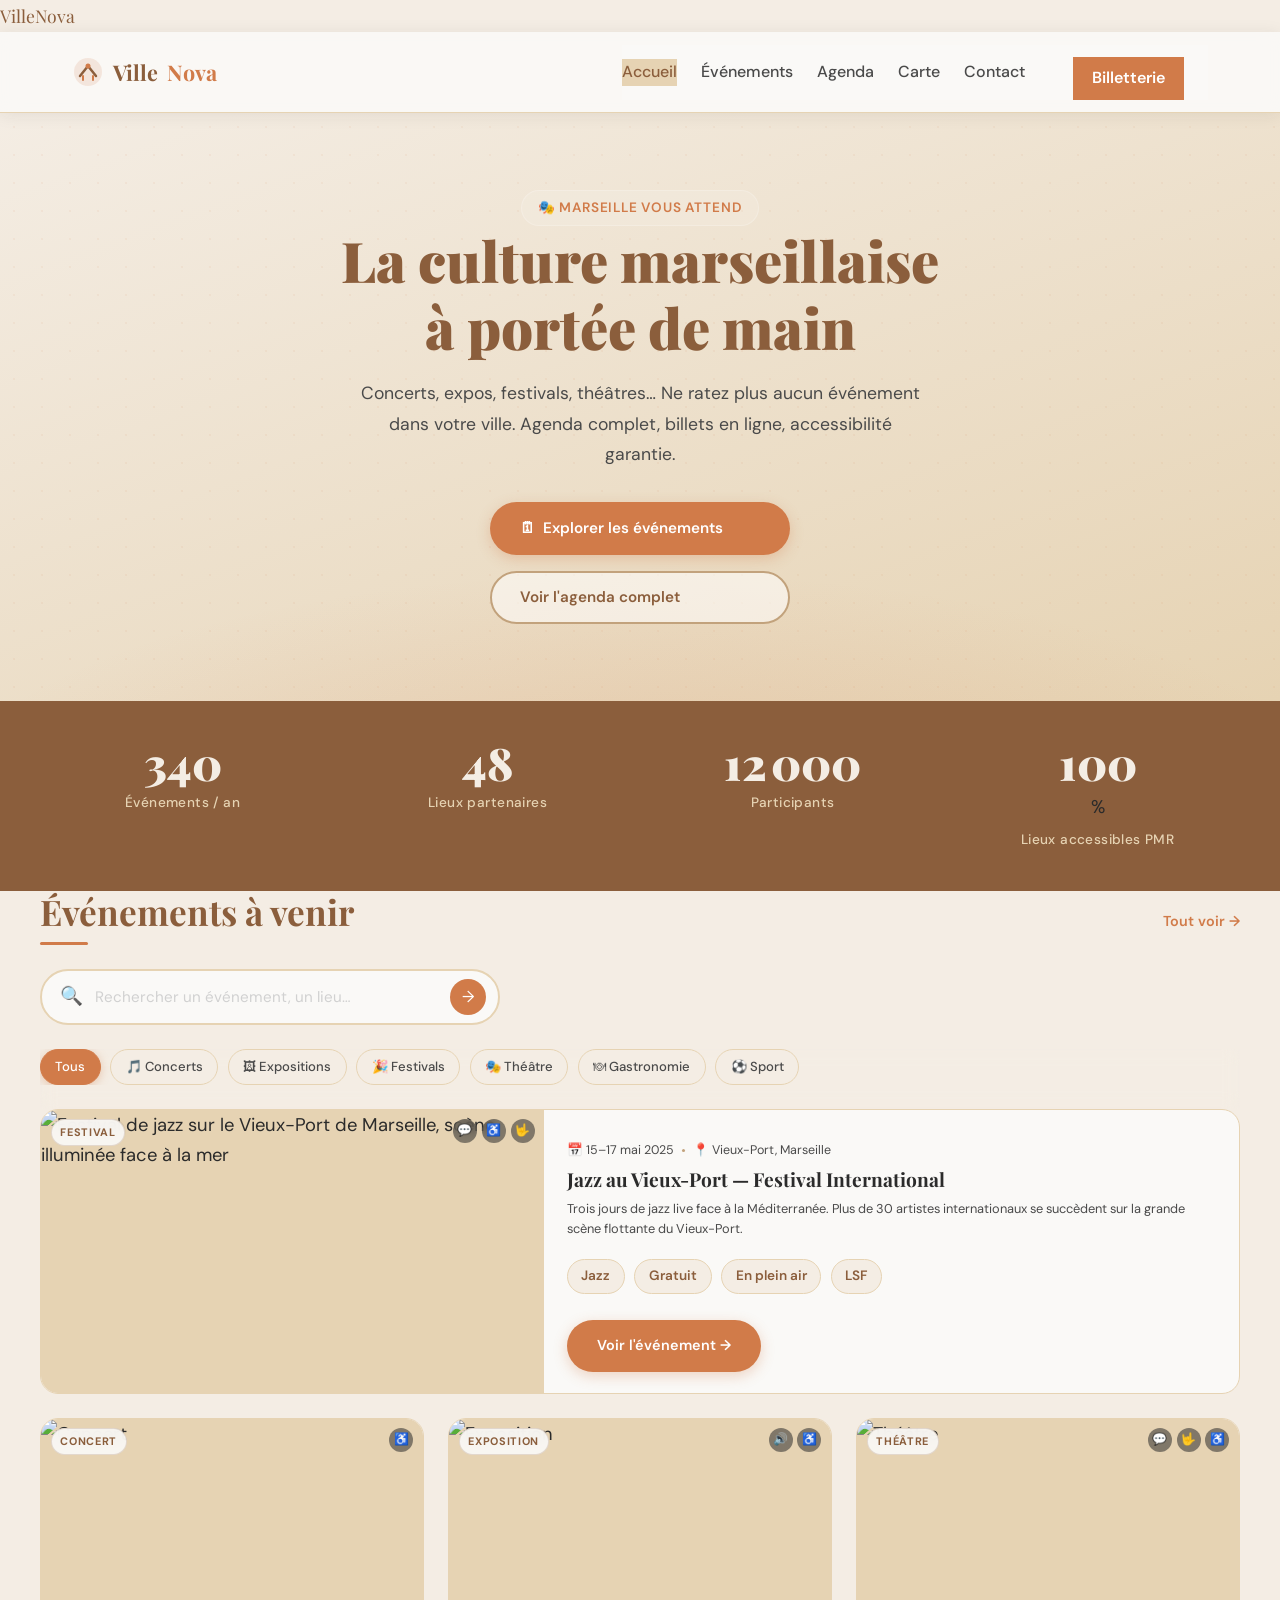
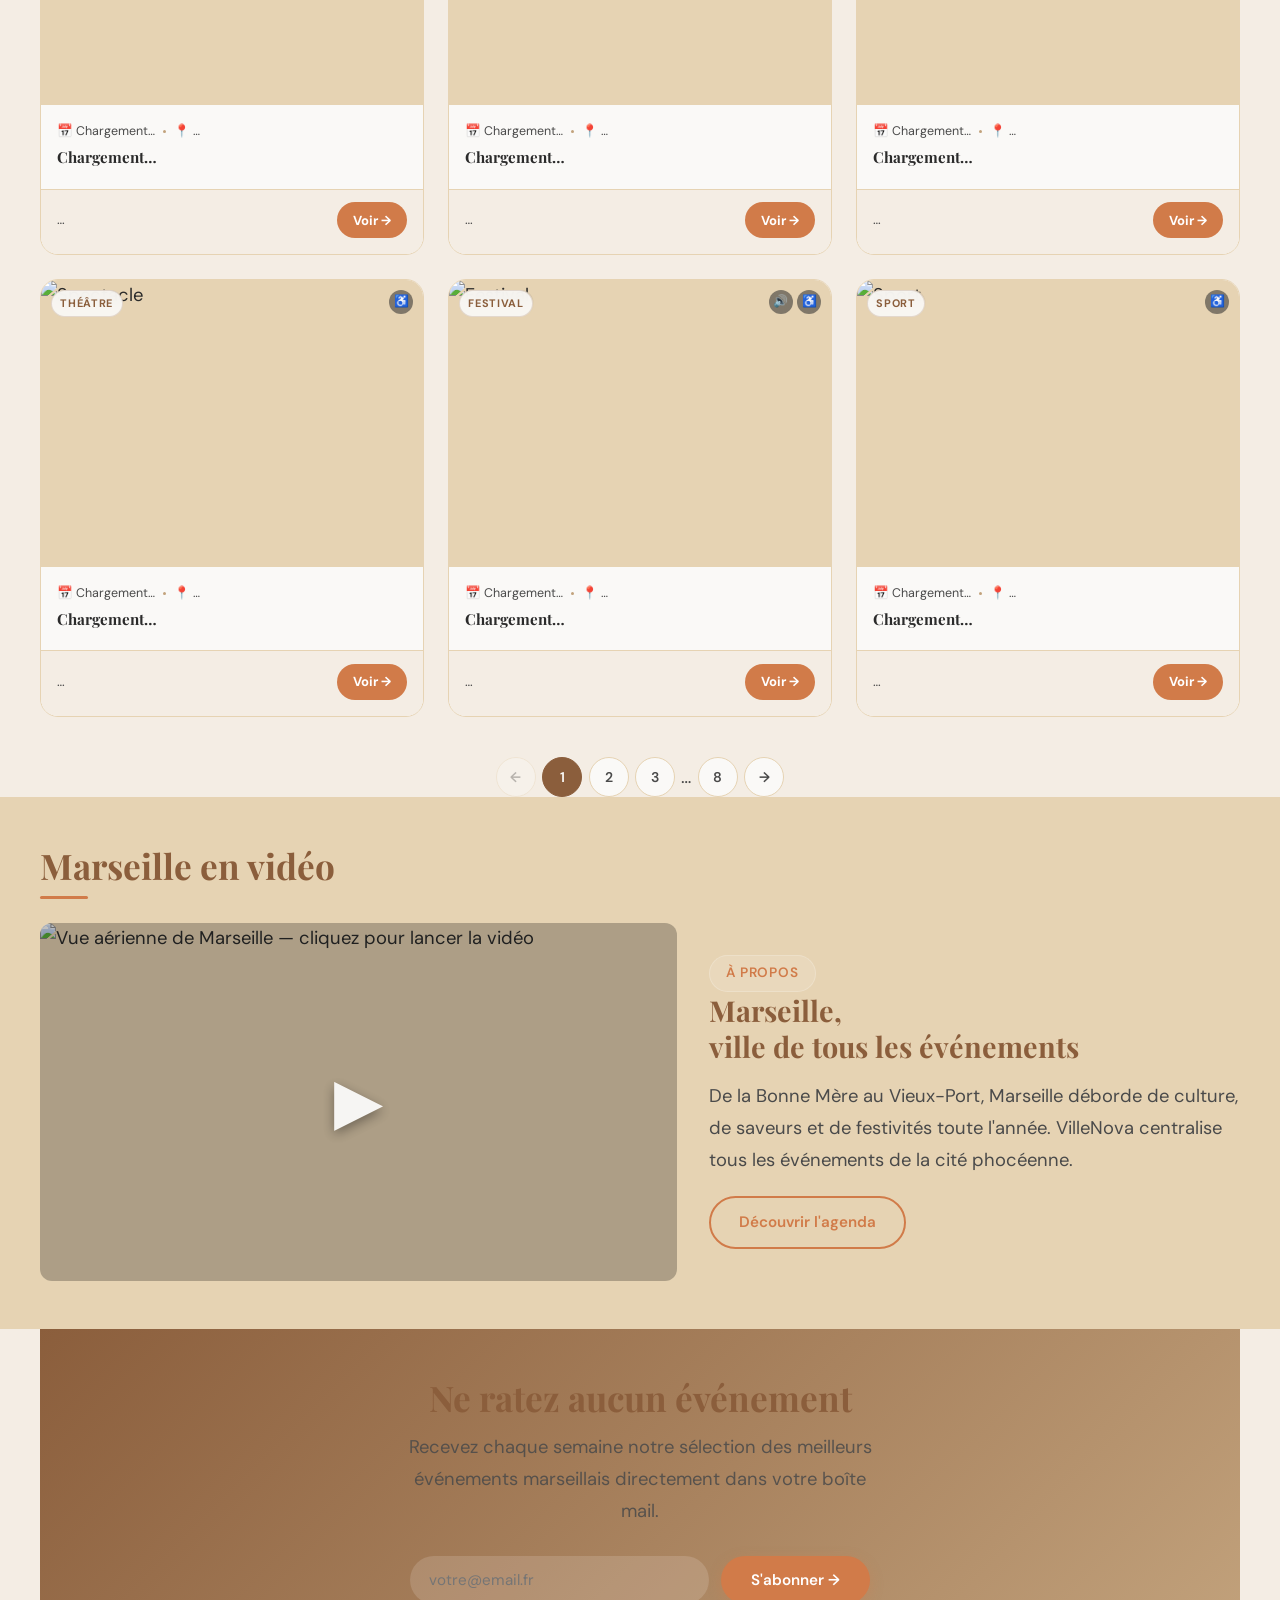
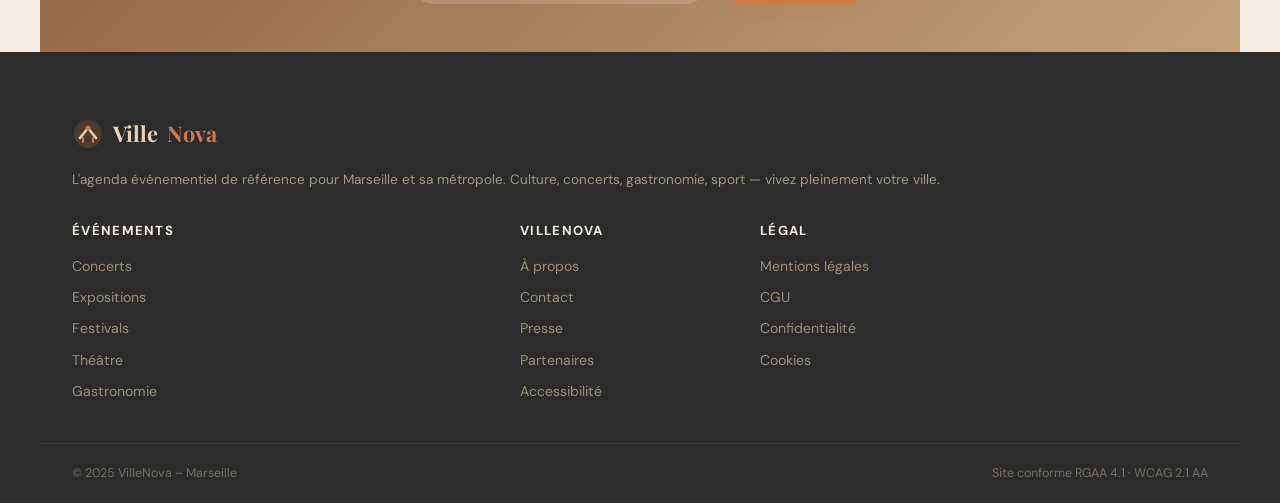
==== commit 92bcb8d2: "changement en cours sur index et agenda pour l'eco numerique et la performance mobile" ====
--- a/html/index.html
+++ b/html/index.html
@@ -12,7 +12,7 @@
   <link rel="preconnect" href="https://fonts.googleapis.com">
   <link rel="preconnect" href="https://fonts.gstatic.com" crossorigin>
   <link href="https://fonts.googleapis.com/css2?family=Playfair+Display:wght@400;600;700;900&family=DM+Sans:wght@300;400;500;600&display=swap" rel="stylesheet">
-  <link rel="stylesheet" href="/SCSS/main.css">
+  <link rel="stylesheet" href="../SCSS/main.css">
 </head>
 <body>
 
@@ -129,7 +129,7 @@
           <div class="card-img-wrap">
             <img src="https://images.unsplash.com/photo-1533174072545-7a4b6ad7a6c3?w=800&q=80"
                  alt="Festival de jazz sur le Vieux-Port de Marseille, scène illuminée face à la mer"
-                 loading="eager" width="800" height="450">
+                 loading="lazy" width="800" height="450">
             <span class="card-badge" aria-label="Catégorie : Festival">Festival</span>
             <div class="card-accessibility" aria-label="Accessibilité">
               <span title="Sous-titrage disponible" aria-label="Sous-titrage">💬</span>
@@ -260,7 +260,7 @@
           </div>
           <div class="card-footer">
             <span class="card-price" id="ev4-prix">…</span>
-            <a id="ev4-link" href="/html/evenement-detail.html" class="card-cta">Voir →</a>
+            <a id="ev4-link" href="../html/evenement-detail.html" class="card-cta">Voir →</a>
           </div>
         </article>
 
@@ -287,7 +287,7 @@
           </div>
           <div class="card-footer">
             <span class="card-price" id="ev5-prix">…</span>
-            <a id="ev5-link" href="/html/evenement-detail.html" class="card-cta">Voir →</a>
+            <a id="ev5-link" href="../html/evenement-detail.html" class="card-cta">Voir →</a>
           </div>
         </article>
 
@@ -313,7 +313,7 @@
           </div>
           <div class="card-footer">
             <span class="card-price" id="ev6-prix">…</span>
-            <a id="ev6-link" href="/html/evenement-detail.html" class="card-cta">Voir →</a>
+            <a id="ev6-link" href="../html/evenement-detail.html" class="card-cta">Voir →</a>
           </div>
         </article>
 
@@ -371,7 +371,7 @@
       </div>
     </section>
 
-    <!-- ✅ MODAL VIDÉO — lié à l'image ci-dessus, ancienne image d'aperçu supprimée -->
+    <!-- ✅ MODAL VIDÉO — lié à l'image ci-dessus, ancienne image  -->
     <div id="video-modal"
          class="video-modal"
          role="dialog"
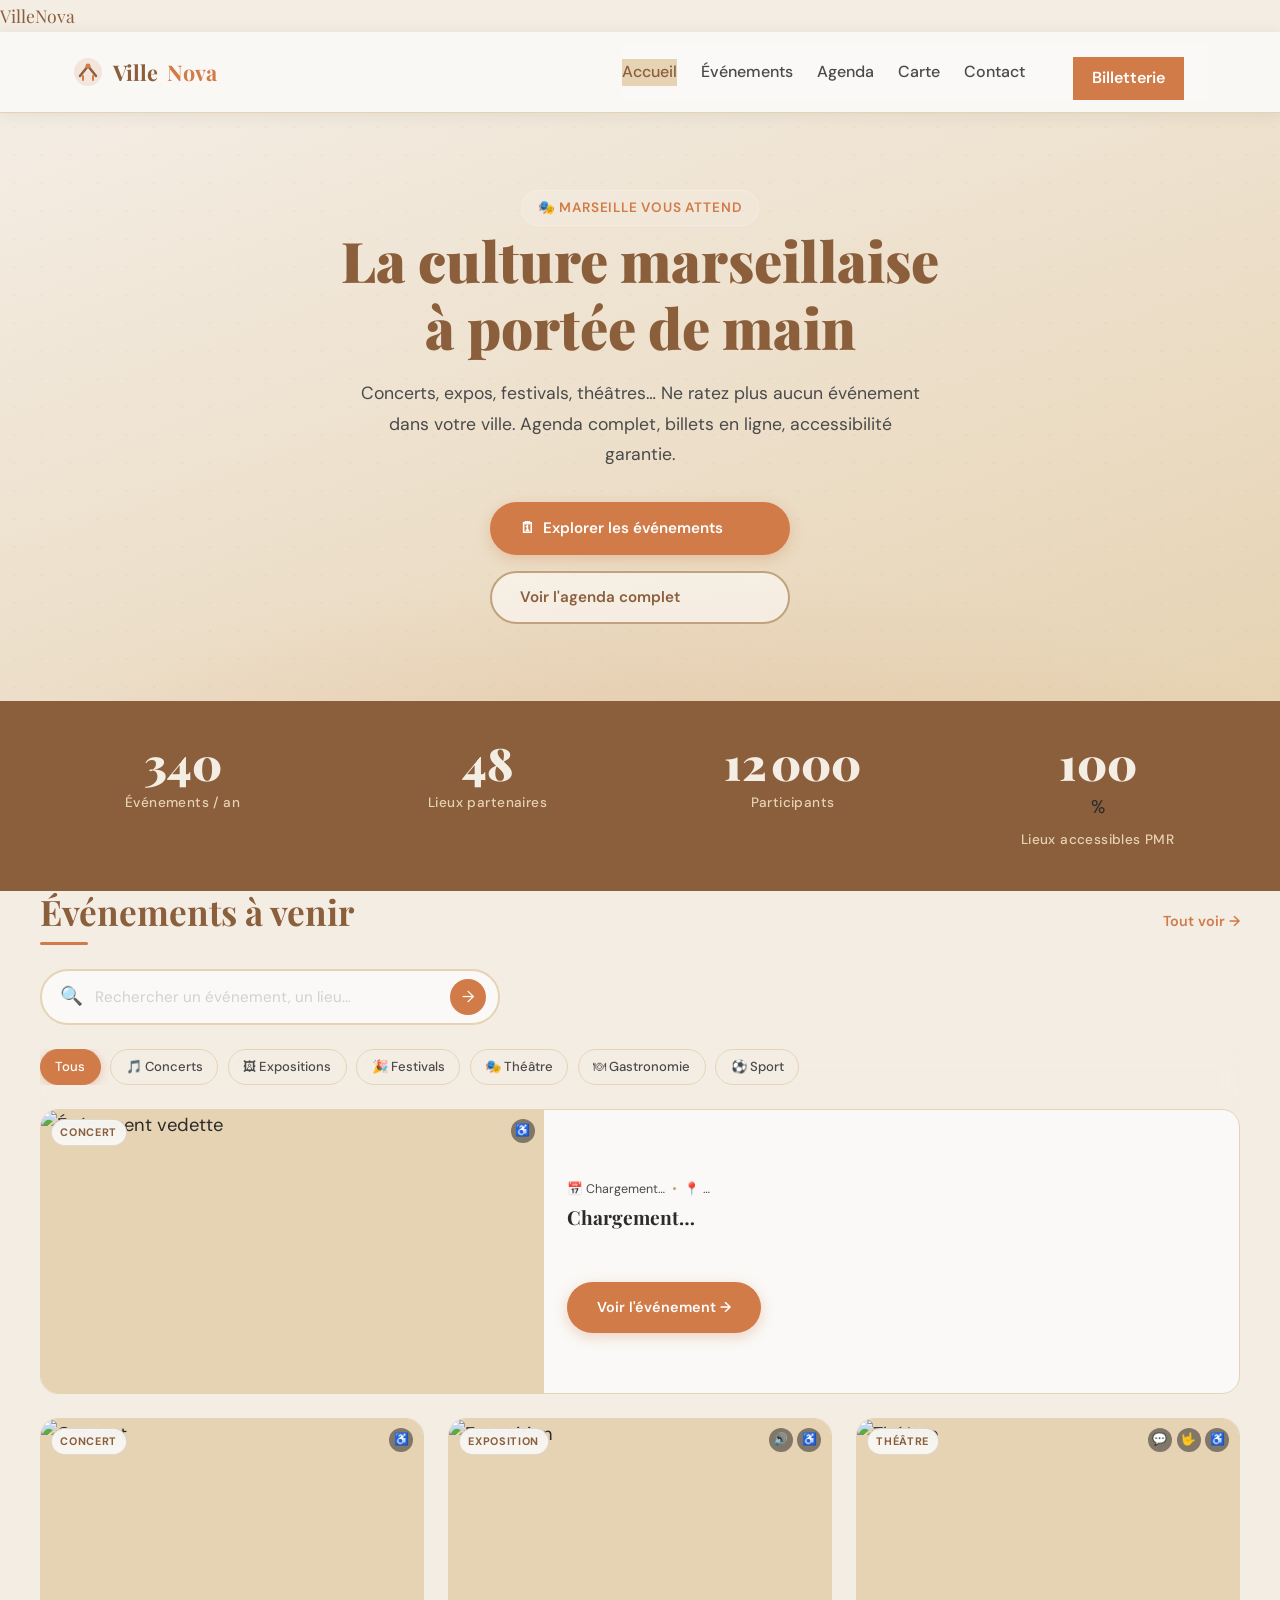
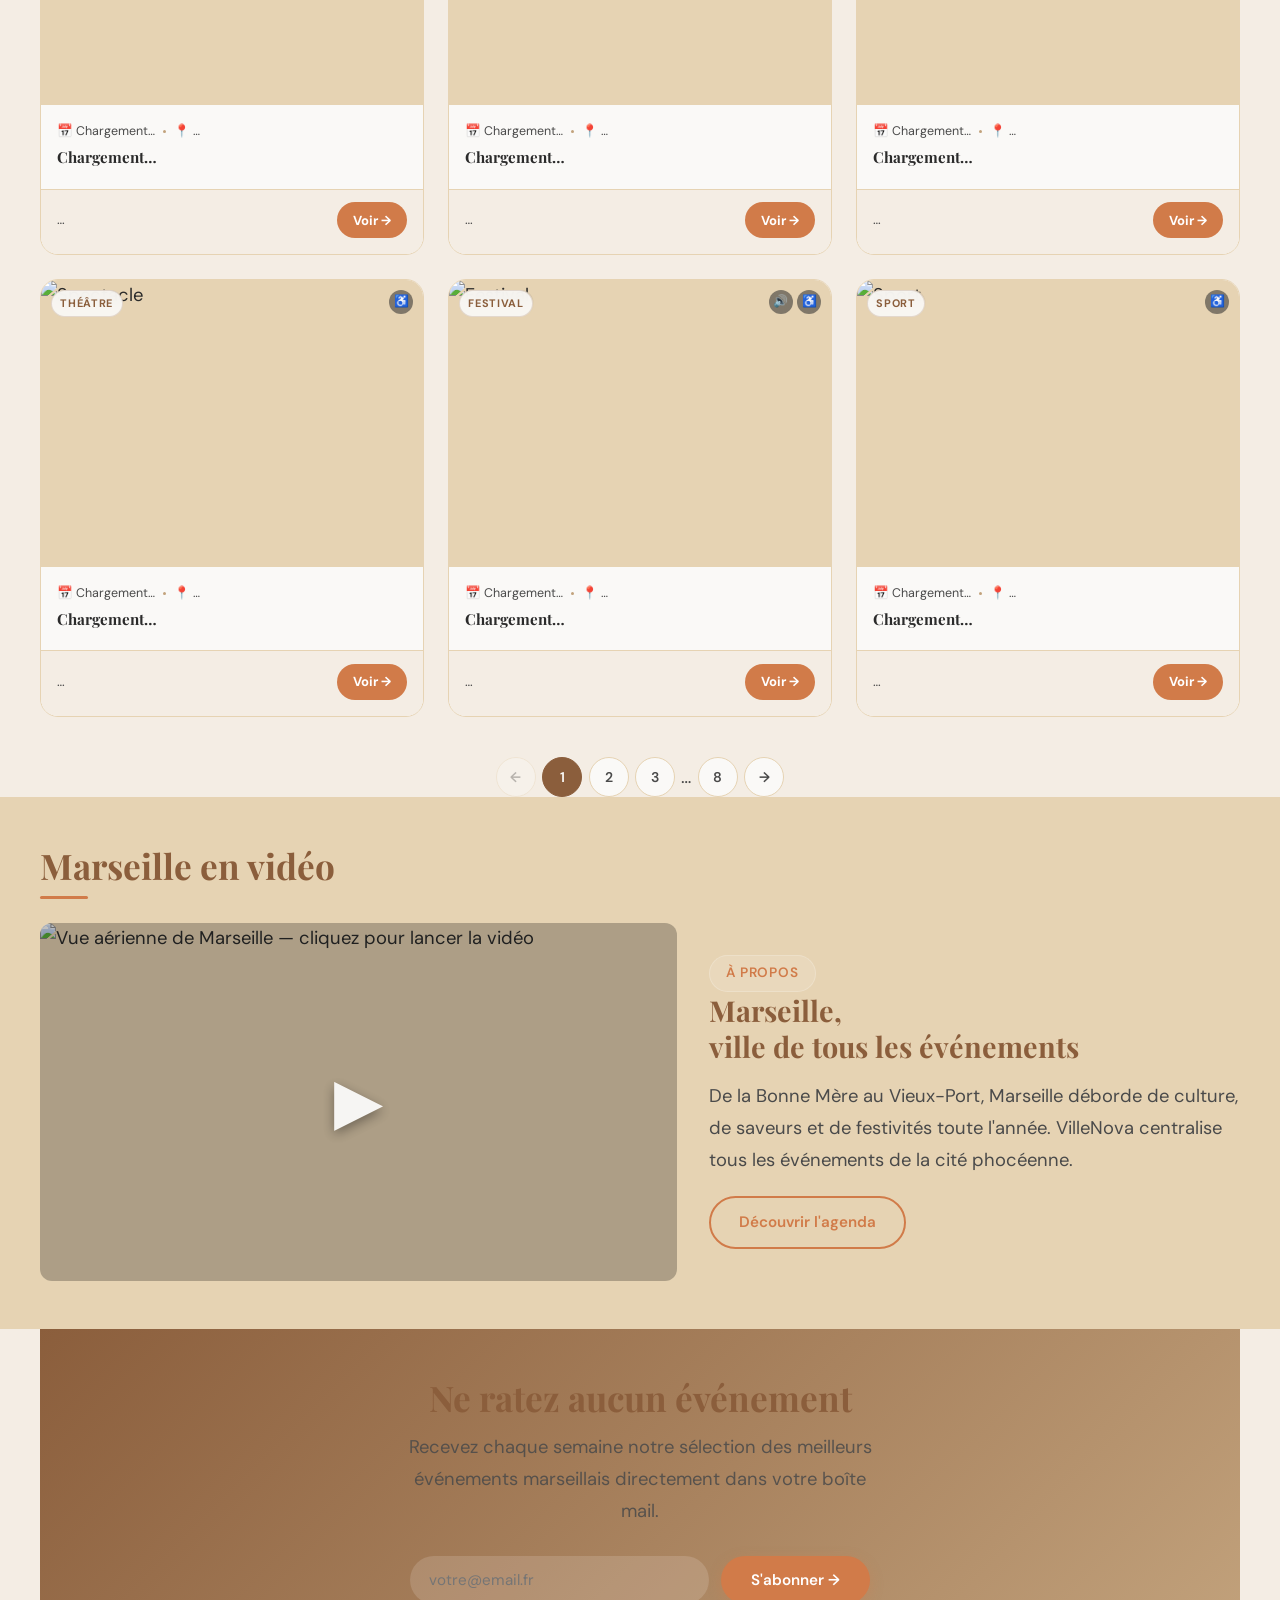
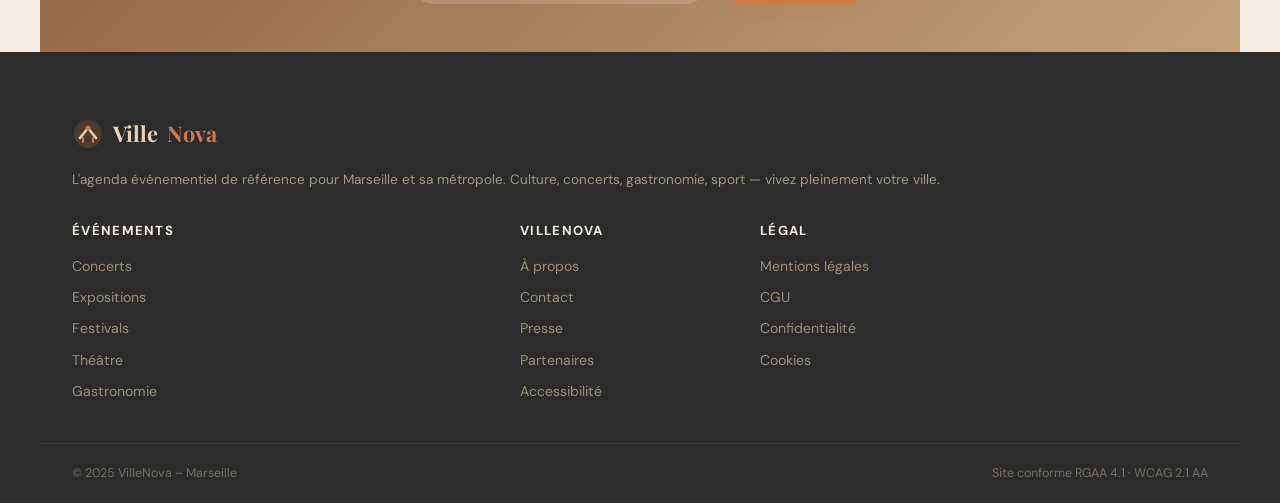
==== commit e931de63: "encore des changement a faire et reste en cours" ====
--- a/html/index.html
+++ b/html/index.html
@@ -12,7 +12,7 @@
   <link rel="preconnect" href="https://fonts.googleapis.com">
   <link rel="preconnect" href="https://fonts.gstatic.com" crossorigin>
   <link href="https://fonts.googleapis.com/css2?family=Playfair+Display:wght@400;600;700;900&family=DM+Sans:wght@300;400;500;600&display=swap" rel="stylesheet">
-  <link rel="stylesheet" href="../SCSS/main.css">
+  <link rel="stylesheet" href="../SCSS/main.css" media="all">
 </head>
 <body>
 
@@ -124,35 +124,34 @@
       <!-- ======= GRILLE ÉVÉNEMENTS ======= -->
       <div class="events-grid" id="events-grid" role="list">
 
-        <!-- ── ÉVÉNEMENT VEDETTE (statique — inchangé) ── -->
-        <article class="event-card event-featured" data-category="festival" role="listitem" aria-labelledby="ev-feat-title">
-          <div class="card-img-wrap">
-            <img src="https://images.unsplash.com/photo-1533174072545-7a4b6ad7a6c3?w=800&q=80"
-                 alt="Festival de jazz sur le Vieux-Port de Marseille, scène illuminée face à la mer"
-                 loading="lazy" width="800" height="450">
-            <span class="card-badge" aria-label="Catégorie : Festival">Festival</span>
+        <!-- ── ÉVÉNEMENT VEDETTE — chargé dynamiquement depuis OpenAgenda ── -->
+        <article class="event-card event-featured" data-category="concert" role="listitem" aria-labelledby="ev-feat-title">
+          <div class="card-img-wrap">
+            <picture>
+              <img
+                id="ev-feat-img"
+                src="https://images.unsplash.com/photo-1514320291840-2e0a9bf2a9ae?w=800&q=80"
+                alt="Événement vedette"
+                loading="eager"
+                width="800"
+                height="450">
+            </picture>
+            <span class="card-badge" id="ev-feat-badge" aria-label="Catégorie">Concert</span>
             <div class="card-accessibility" aria-label="Accessibilité">
-              <span title="Sous-titrage disponible" aria-label="Sous-titrage">💬</span>
               <span title="Accessible PMR" aria-label="Accès fauteuil roulant">♿</span>
-              <span title="Langue des signes" aria-label="Langue des signes française">🤟</span>
-            </div>
-          </div>
-          <div class="card-body">
-            <div class="card-meta">
-              <span>📅 15–17 mai 2025</span>
-              <span class="dot" aria-hidden="true"></span>
-              <span>📍 Vieux-Port, Marseille</span>
-            </div>
-            <h3 class="card-title" id="ev-feat-title">Jazz au Vieux-Port — Festival International</h3>
-            <p class="card-desc">Trois jours de jazz live face à la Méditerranée. Plus de 30 artistes internationaux se succèdent sur la grande scène flottante du Vieux-Port.</p>
-            <div class="detail-tags" style="margin-top:.8rem;">
-              <span class="detail-tag">Jazz</span>
-              <span class="detail-tag">Gratuit</span>
-              <span class="detail-tag">En plein air</span>
-              <span class="detail-tag">LSF</span>
-            </div>
+            </div>
+          </div>
+          <div class="card-body">
+            <div class="card-meta">
+              <span id="ev-feat-date">📅 Chargement…</span>
+              <span class="dot" aria-hidden="true"></span>
+              <span id="ev-feat-place">📍 …</span>
+            </div>
+            <h3 class="card-title" id="ev-feat-title">Chargement…</h3>
+            <p class="card-desc" id="ev-feat-desc"></p>
+            <div class="detail-tags" id="ev-feat-tags" style="margin-top:.8rem;"></div>
             <div style="margin-top:1.2rem;">
-              <a href="/html/evenement-detail.html" class="btn btn-primary" style="font-size:.9rem;">Voir l'événement →</a>
+              <a id="ev-feat-link" href="/html/evenement-detail.html" class="btn btn-primary" style="font-size:.9rem;">Voir l'événement →</a>
             </div>
           </div>
         </article>
@@ -340,8 +339,6 @@
           <h2 class="section-title" id="video-section-title">Marseille en vidéo</h2>
         </div>
         <div style="display:grid;grid-template-columns:1.2fr 1fr;gap:2rem;align-items:center;">
-
-          <!--  IMAGE D'APERÇU UNIQUE — ouvre le modal vidéo -->
           <div class="media-item has-video"
                id="open-video"
                data-video-trigger
@@ -355,7 +352,6 @@
                  width="800"
                  height="450">
           </div>
-
           <div>
             <p class="hero-eyebrow" style="text-align:left;">À propos</p>
             <h3 style="font-family:var(--font-titre);font-size:1.8rem;color:var(--brun-chaud);margin-bottom:1rem;line-height:1.25;">
@@ -371,7 +367,7 @@
       </div>
     </section>
 
-    <!-- ✅ MODAL VIDÉO — lié à l'image ci-dessus, ancienne image  -->
+    <!-- MODAL VIDÉO -->
     <div id="video-modal"
          class="video-modal"
          role="dialog"
@@ -379,10 +375,7 @@
          aria-label="Vidéo de présentation de Marseille"
          aria-hidden="true">
       <button class="video-modal-close" aria-label="Fermer la vidéo">✕</button>
-      <!-- éco-numérique + performance : preload=metadata -->
-      <video
-        controls
-        preload="metadata"
+      <video controls preload="metadata"
         poster="../assets/images/marseille-preview.jpg"
         aria-label="Présentation vidéo de Marseille">
         <source src="../assets/videos/promotion.mp4" type="video/mp4">
@@ -444,7 +437,7 @@
 
   <div class="toast-container" aria-live="polite" aria-atomic="true" role="status"></div>
 
-  <script src="../js/main.js"defer></script>
+  <script src="../js/main.js" defer></script>
 
 </body>
 </html>
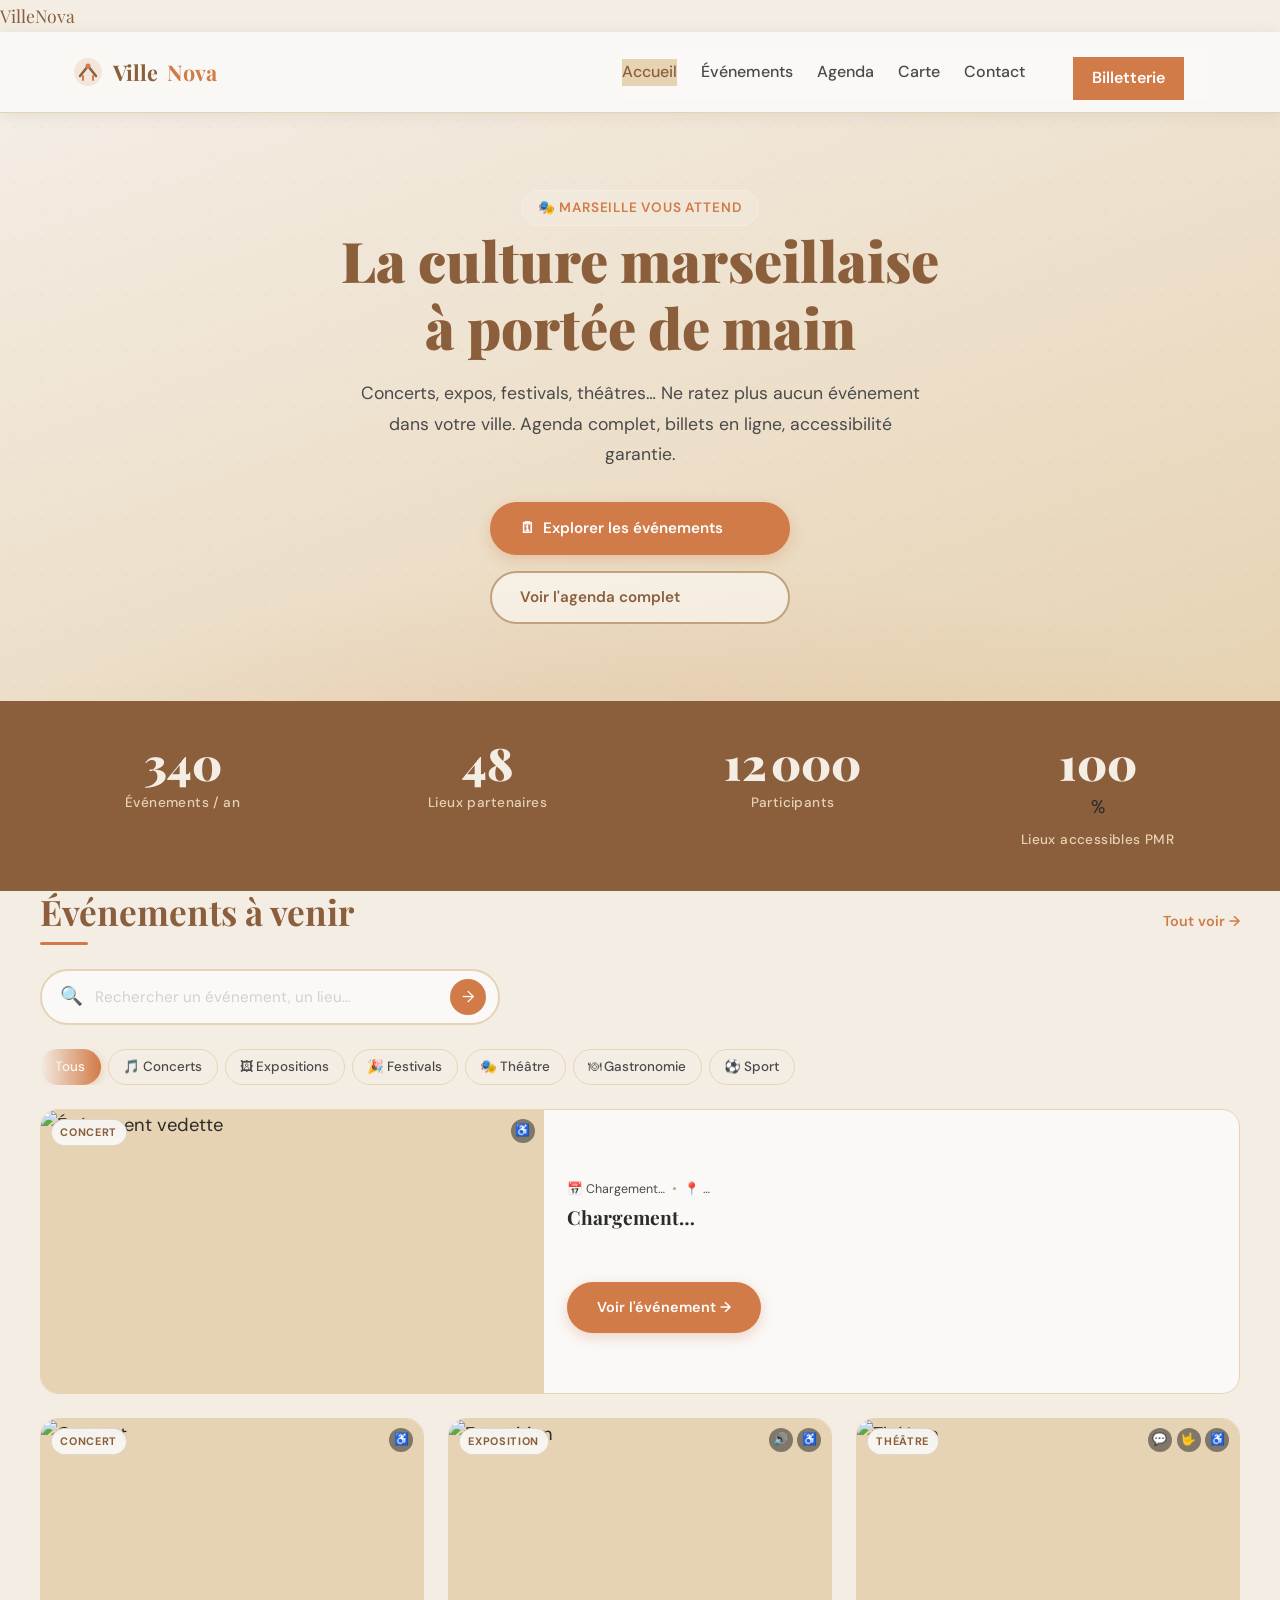
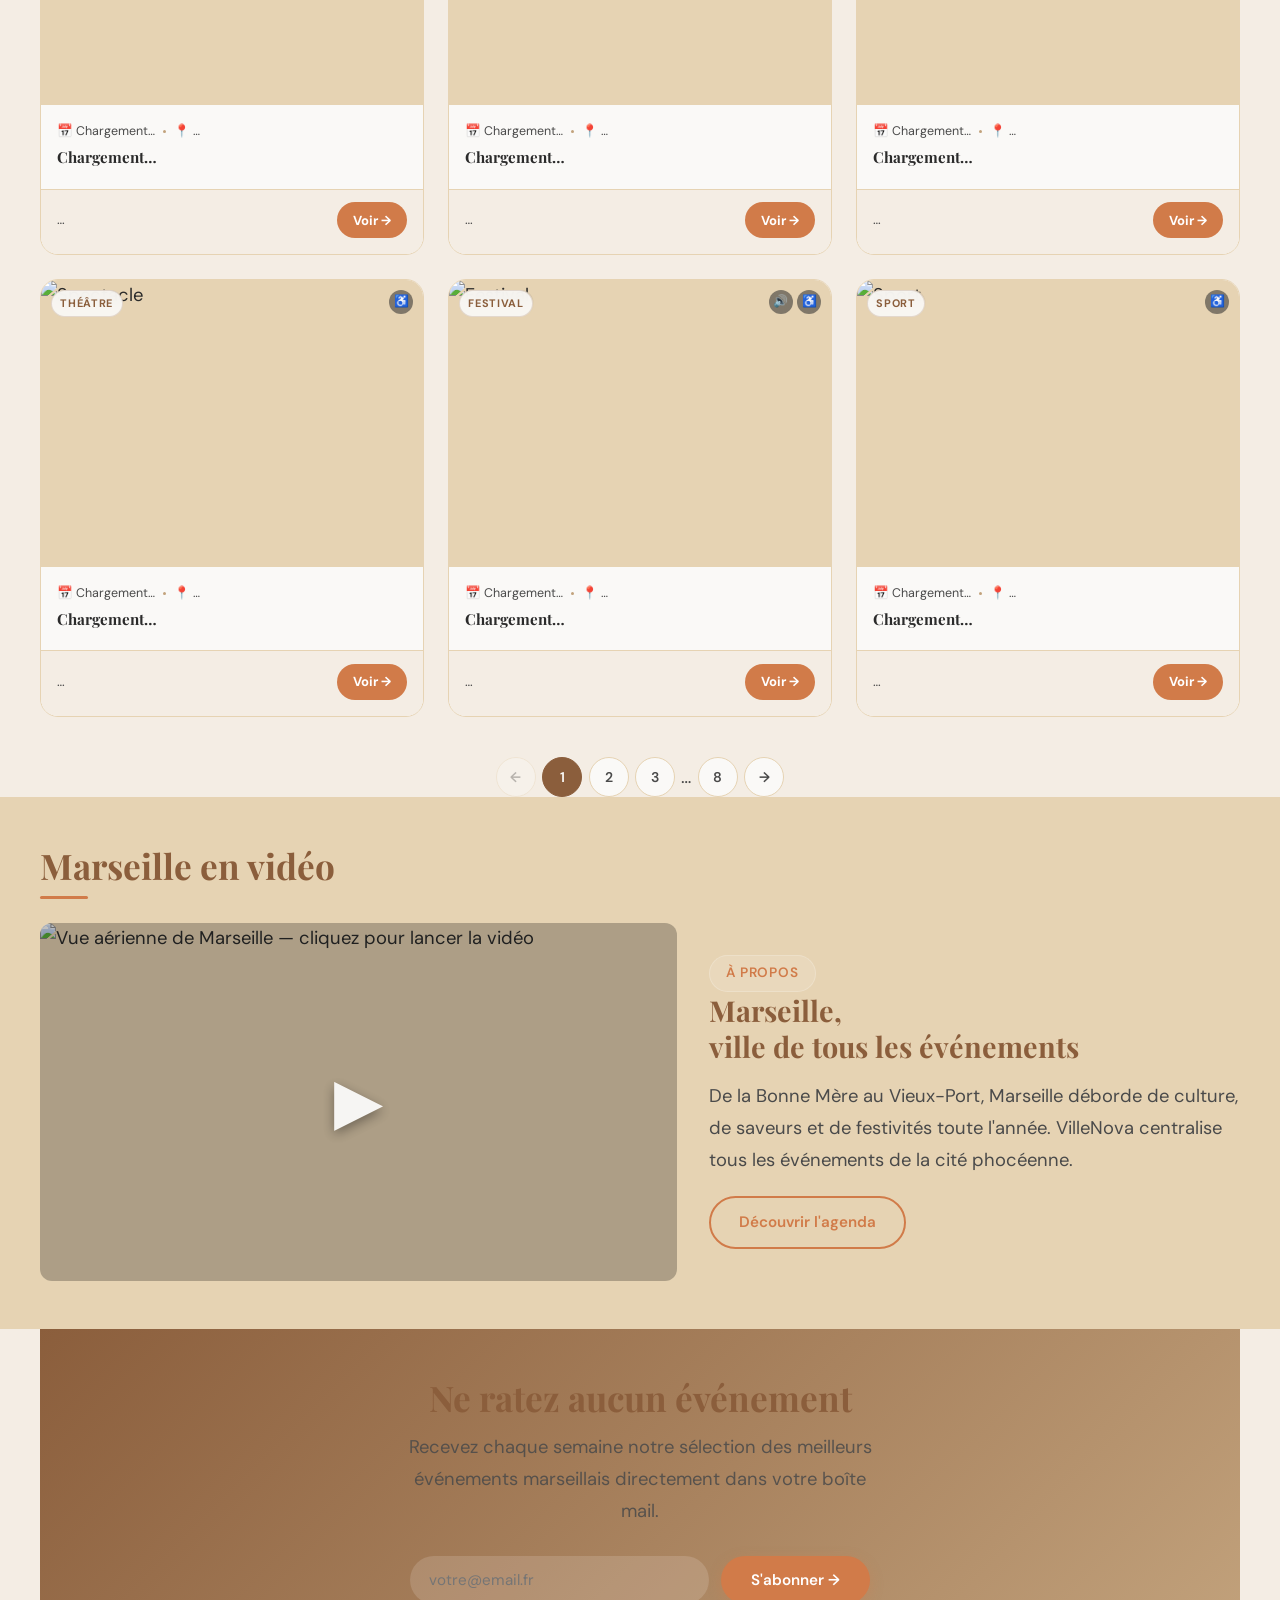
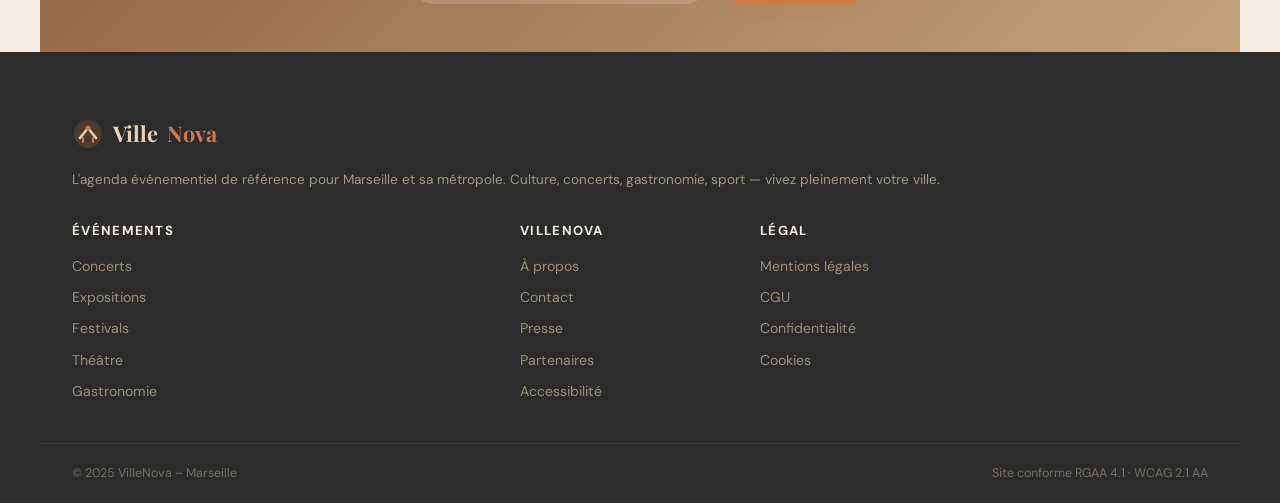
==== commit 8c313f6b: "Fix probleme resolue +traduction en anglais en cours" ====
--- a/html/index.html
+++ b/html/index.html
@@ -24,7 +24,7 @@
 
   <a class="skip-link" href="#main-content">Aller au contenu principal</a>
 
-  <!-- ======= HEADER ======= -->
+  <!--HEADER-->
   <header class="site-header" role="banner">
     <div class="nav-inner">
       <a href="index.html" class="logo" aria-label="VilleNova - Accueil">
@@ -54,7 +54,7 @@
 
   <main id="main-content">
 
-    <!-- ======= HERO ======= -->
+    <!--HERO-->
     <section class="hero" aria-labelledby="hero-title">
       <div class="hero-content">
         <span class="hero-eyebrow" aria-hidden="true">🎭 Marseille vous attend</span>
@@ -69,7 +69,7 @@
       </div>
     </section>
 
-    <!-- ======= STATS ======= -->
+    <!--STATS-->
     <section class="stats-band" aria-label="Statistiques VilleNova">
       <div class="stats-inner">
         <div class="stat-item animate-in">
@@ -91,7 +91,7 @@
       </div>
     </section>
 
-    <!-- ======= SECTION ÉVÉNEMENTS ======= -->
+    <!--SECTION ÉVÉNEMENTS-->
     <section id="evenements" class="section" aria-labelledby="section-events-title">
 
       <div class="section-header">
@@ -121,10 +121,10 @@
         </div>
       </div>
 
-      <!-- ======= GRILLE ÉVÉNEMENTS ======= -->
+      <!--GRILLE ÉVÉNEMENTS-->
       <div class="events-grid" id="events-grid" role="list">
 
-        <!-- ── ÉVÉNEMENT VEDETTE — chargé dynamiquement depuis OpenAgenda ── -->
+        <!--ÉVÉNEMENT VEDETTE — chargé dynamiquement depuis OpenAgenda-->
         <article class="event-card event-featured" data-category="concert" role="listitem" aria-labelledby="ev-feat-title">
           <div class="card-img-wrap">
             <picture>
@@ -156,7 +156,7 @@
           </div>
         </article>
 
-        <!-- ── CARTE 1 — OpenAgenda ev1 ── -->
+        <!--CARTE 1 — OpenAgenda ev1-->
         <article class="event-card" data-category="concert" role="listitem" aria-labelledby="ev1-title">
           <div class="card-img-wrap">
             <picture>
@@ -182,7 +182,7 @@
           </div>
         </article>
 
-        <!-- ── CARTE 2 — OpenAgenda ev2 ── -->
+        <!--CARTE 2 — OpenAgenda ev2-->
         <article class="event-card" data-category="expo" role="listitem" aria-labelledby="ev2-title">
           <div class="card-img-wrap">
             <picture>
@@ -209,7 +209,7 @@
           </div>
         </article>
 
-        <!-- ── CARTE 3 — OpenAgenda ev3 ── -->
+        <!--CARTE 3 — OpenAgenda ev3-->
         <article class="event-card" data-category="theatre" role="listitem" aria-labelledby="ev3-title">
           <div class="card-img-wrap">
             <picture>
@@ -237,7 +237,7 @@
           </div>
         </article>
 
-        <!-- ── CARTE 4 — OpenAgenda ev4 ── -->
+        <!--CARTE 4 — OpenAgenda ev4-->
         <article class="event-card" data-category="theatre" role="listitem" aria-labelledby="ev4-title">
           <div class="card-img-wrap">
             <picture>
@@ -263,7 +263,7 @@
           </div>
         </article>
 
-        <!-- ── CARTE 5 — OpenAgenda ev5 ── -->
+        <!--CARTE 5 — OpenAgenda ev5-->
         <article class="event-card" data-category="festival" role="listitem" aria-labelledby="ev5-title">
           <div class="card-img-wrap">
             <picture>
@@ -290,7 +290,7 @@
           </div>
         </article>
 
-        <!-- ── CARTE 6 — OpenAgenda ev6 ── -->
+        <!--CARTE 6 — OpenAgenda ev6-->
         <article class="event-card" data-category="sport" role="listitem" aria-labelledby="ev6-title">
           <div class="card-img-wrap">
             <picture>
@@ -331,7 +331,7 @@
 
     </section>
 
-    <!-- ======= SECTION VIDÉO ======= -->
+    <!--SECTION VIDÉO-->
     <section class="section animate-in" aria-labelledby="video-section-title"
       style="background:var(--sable-moyen);max-width:100%;padding:3rem 1.5rem;">
       <div style="max-width:1200px;margin:0 auto;">
@@ -383,7 +383,7 @@
       </video>
     </div>
 
-    <!-- ======= NEWSLETTER ======= -->
+    <!--NEWSLETTER-->
     <section class="section animate-in" aria-labelledby="newsletter-title">
       <div style="background:linear-gradient(135deg,var(--brun-chaud),var(--sable-fonce));border-radius:var(--radius-lg);padding:3rem 2.5rem;text-align:center;color:var(--blanc-casse);">
         <h2 id="newsletter-title" style="font-family:var(--font-titre);font-size:clamp(1.5rem,3vw,2.2rem);margin-bottom:.75rem;">Ne ratez aucun événement</h2>
@@ -401,7 +401,7 @@
 
   </main>
 
-  <!-- ======= FOOTER ======= -->
+  <!--FOOTER-->
   <footer class="site-footer" role="contentinfo">
     <div class="footer-inner">
       <div class="footer-brand">
--- a/SCSS/main.css
+++ b/SCSS/main.css
@@ -532,54 +532,47 @@
   background: var(--brun-chaud);
 }
 
+/* ============================
+   FILTRES — scroll horizontal mobile
+============================ */
 .filters-bar,
 .filters-band {
-  position: sticky;
-  top: var(--header-h);
-  z-index: 100;
-  background: rgba(244, 237, 228, 0.9);
-  backdrop-filter: blur(8px);
-  border-bottom: 1px solid var(--sable-moyen);
-  padding: 0.75rem clamp(1rem, 4vw, 2rem);
+  padding: 0.5rem 0; /* ← 0 sur les côtés, le scroll doit dépasser */
+  overflow: visible; /* ← le parent ne doit PAS clipper */
 }
 
 .filters-inner {
-  max-width: var(--container-max);
-  margin: 0 auto;
-  display: flex;
-  gap: 0.6rem;
-  flex-wrap: wrap;
-  align-items: center;
+  flex-wrap: nowrap; /* ← annule wrap du desktop */
+  overflow-x: auto;
+  overflow-y: visible;
+  gap: 0.5rem;
+  padding: 0.3rem 1rem 0.5rem; /* ← padding latéral ICI, pas sur le parent */
+  -webkit-overflow-scrolling: touch;
+  scrollbar-width: none;
+  -webkit-mask-image: linear-gradient(to right, transparent 0%, black 5%, black 95%, transparent 100%);
+  mask-image: linear-gradient(to right, transparent 0%, black 5%, black 95%, transparent 100%);
+}
+.filters-inner::-webkit-scrollbar {
+  display: none;
 }
 
 .filter-tag,
 .filter-chip {
-  display: inline-flex;
-  align-items: center;
-  gap: 0.3rem;
-  padding: 0.4rem 0.95rem;
-  border-radius: var(--r-pill);
-  font-size: 0.85rem;
-  font-weight: 500;
-  color: var(--gris-fonce);
-  background: var(--blanc-casse);
-  border: 1.5px solid var(--gris-clair);
-  min-height: 36px;
-  cursor: pointer;
-  transition: all var(--dur) var(--ease);
-}
-.filter-tag:hover,
-.filter-chip:hover {
-  border-color: var(--sable-fonce);
-  color: var(--brun-chaud);
-  background: var(--sable-clair);
-}
-.filter-tag.active, .filter-tag[aria-pressed=true],
-.filter-chip.active,
-.filter-chip[aria-pressed=true] {
-  background: var(--brun-chaud);
-  color: var(--blanc-casse);
-  border-color: var(--brun-chaud);
+  flex-shrink: 0;
+  white-space: nowrap;
+  padding: 0.38rem 0.85rem;
+  font-size: 0.82rem;
+  min-height: 34px;
+}
+
+/* Tri — passe sous les filtres sur mobile */
+.filter-sep {
+  display: none;
+}
+
+.sort-label,
+.sort-select {
+  display: none;
 }
 
 .card-badge {
@@ -942,12 +935,16 @@
 
 .hero-billet {
   position: relative;
-  display: grid;
-  grid-template-columns: 1fr auto;
-  align-items: center;
+  display: flex;
+  flex-direction: column;
+  align-items: center;
+  justify-content: center;
+  text-align: center;
   gap: 3rem;
   padding: clamp(3rem, 6vw, 5rem) clamp(1.5rem, 4vw, 3rem);
   background: var(--sable-clair);
+  min-height: calc(100dvh - 70px);
+  box-sizing: border-box;
 }
 
 .newsletter-section {
@@ -996,7 +993,7 @@
 }
 
 /* =========================================
-   MODAL VIDÉO
+   MODAL VIDÉO-iAUDIO — VilleNova-index
 ========================================= */
 .video-modal {
   position: fixed;
@@ -2619,7 +2616,7 @@
 .panel-img-wrap {
   position: relative;
   width: 100%;
-  aspect-ratio: 16/9; /* ← ratio fixe, image jamais coupée */
+  aspect-ratio: 16/9;
   flex-shrink: 0;
   overflow: hidden;
   background: var(--sable-moyen, #C2A27C);
@@ -2851,7 +2848,7 @@
 }
 
 /* =========================================
-   MOBILE-FIRST — BASE (mobile par défaut)
+   MOBILE-FIRST — BASE
    ========================================= */
 /* ============================
    NAVIGATION
@@ -2943,27 +2940,37 @@
 }
 
 /* ============================
-   FILTRES — scroll visible
+   FILTRES — 2-3 lignes sur mobile
 ============================ */
+.filters-bar,
+.filters-band {
+  padding: 0.6rem 1rem;
+}
+
 .filters-inner {
-  display: flex;
-  flex-wrap: nowrap;
-  overflow-x: auto;
-  gap: 0.6rem;
-  padding: 0.4rem 0.2rem 0.6rem;
-  -webkit-overflow-scrolling: touch;
-  scrollbar-width: none;
-}
-
-.filters-inner::-webkit-scrollbar {
-  display: none;
-}
-
-.filter-tag {
+  flex-wrap: wrap; /* chips sur 2-3 lignes */
+  overflow: visible;
+  gap: 0.45rem;
+  padding: 0.2rem 0;
+}
+
+.filter-tag,
+.filter-chip {
   flex-shrink: 0;
   white-space: nowrap;
-  padding: 0.55rem 1.1rem;
-  font-size: 0.9rem;
+  padding: 0.35rem 0.8rem;
+  font-size: 0.8rem;
+  min-height: 32px;
+}
+
+/* Séparateur et tri masqués sur mobile */
+.filter-sep {
+  display: none;
+}
+
+.sort-label,
+.sort-select {
+  display: none;
 }
 
 /* ============================
@@ -3035,7 +3042,7 @@
 }
 
 /* ============================
-   BILLETERIE — CARDS
+   BILLETTERIE — CARDS
 ============================ */
 .billet-featured {
   grid-template-columns: 1fr;
@@ -3146,7 +3153,7 @@
 }
 
 /* ============================
-   ★ AGENDA — MOBILE
+   AGENDA — MOBILE
 ============================ */
 .agenda-hero {
   padding: 2rem 1.2rem 1.5rem;
@@ -3271,7 +3278,7 @@
 }
 
 /* =========================================
-   EXTRA SMALL (≥ 480px)
+   EXTRA SMALL — ≥ 480px
 ========================================= */
 @media (min-width: 480px) {
   .card,
@@ -3299,9 +3306,12 @@
     width: 100%;
     aspect-ratio: 1/1;
   }
-  .filter-tag {
-    padding: 0.45rem 0.9rem;
-    font-size: 0.82rem;
+  /* Filtres — xs : chips légèrement plus grands */
+  .filter-tag,
+  .filter-chip {
+    padding: 0.4rem 0.9rem;
+    font-size: 0.84rem;
+    min-height: 36px;
   }
   .breadcrumb-list {
     font-size: 0.78rem;
@@ -3556,6 +3566,13 @@
     flex-wrap: nowrap;
   }
 }
+/* ============================
+     HERO BILLETTERIE DESKTOP
+  ============================ */
+.hero-billet {
+  min-height: calc(100dvh - 80px);
+}
+
 /* =========================================
    LARGE DESKTOP (≥ 1400px)
 ========================================= */
